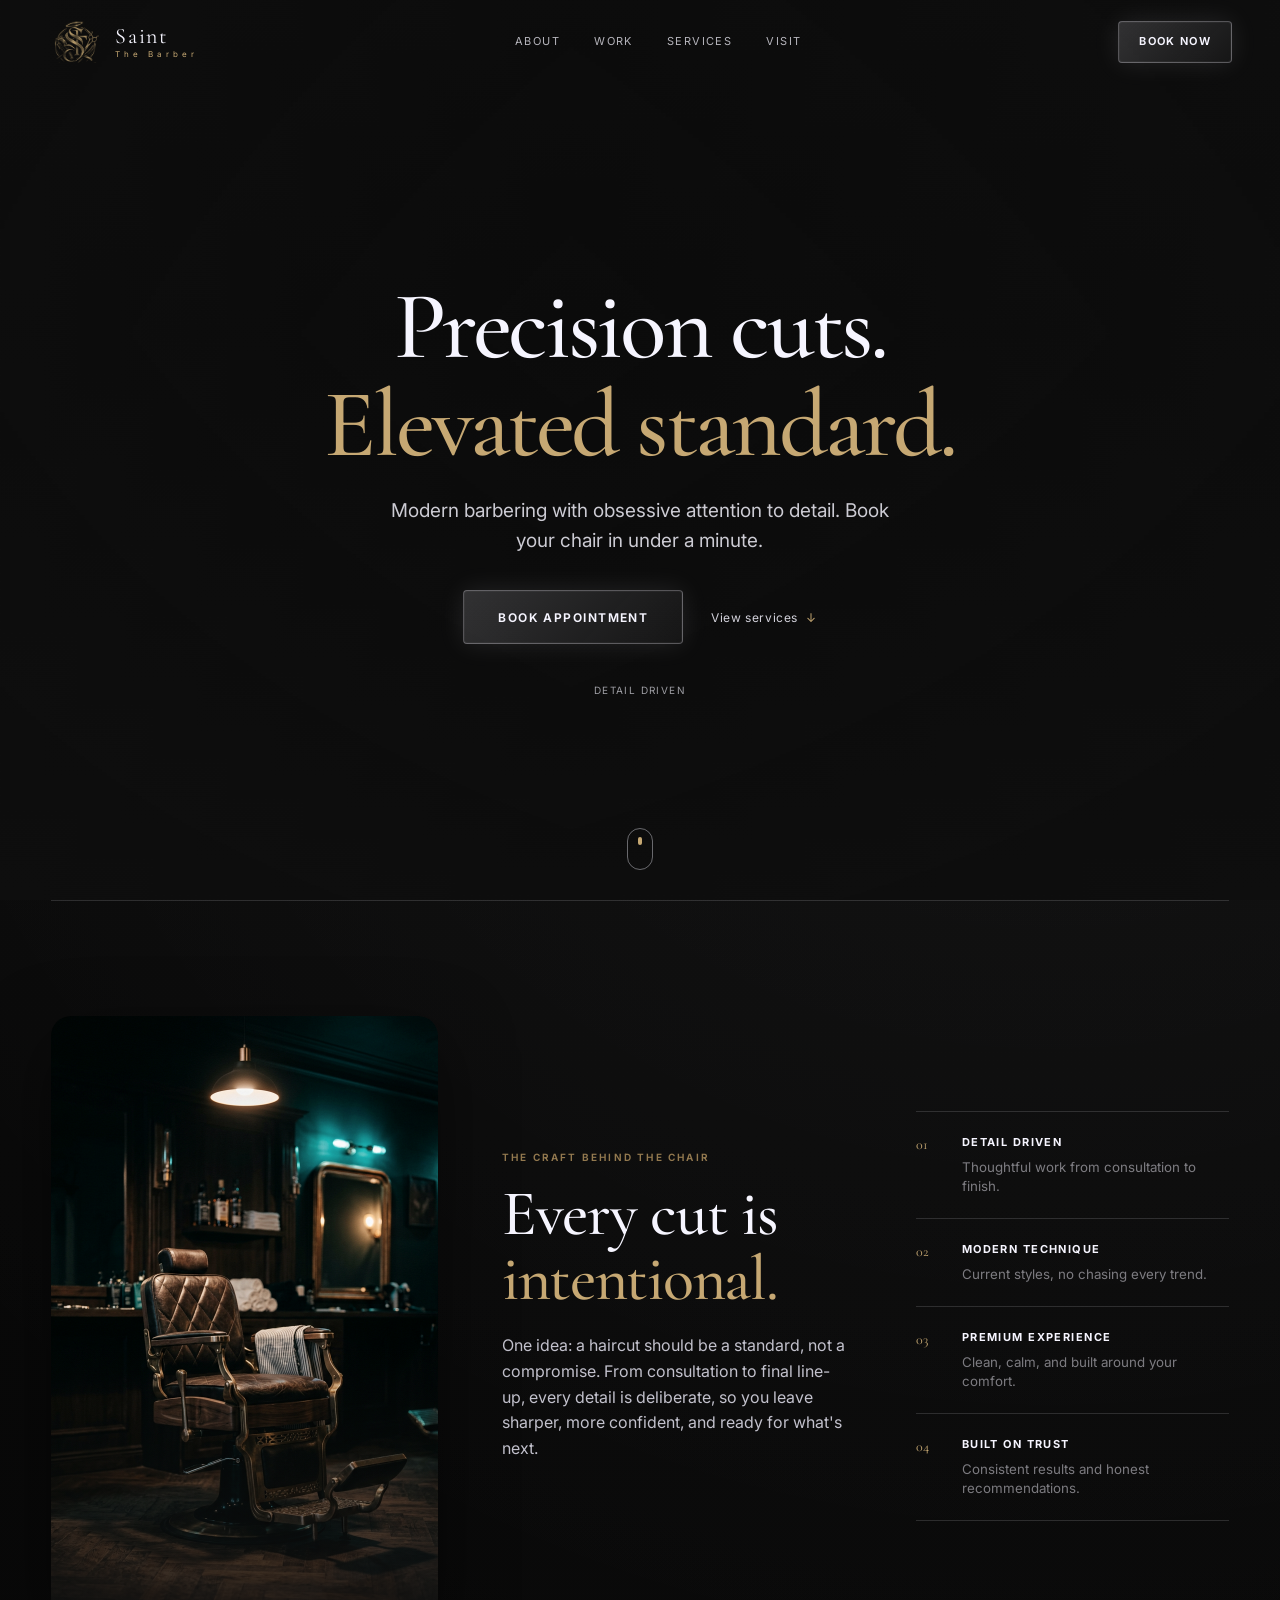
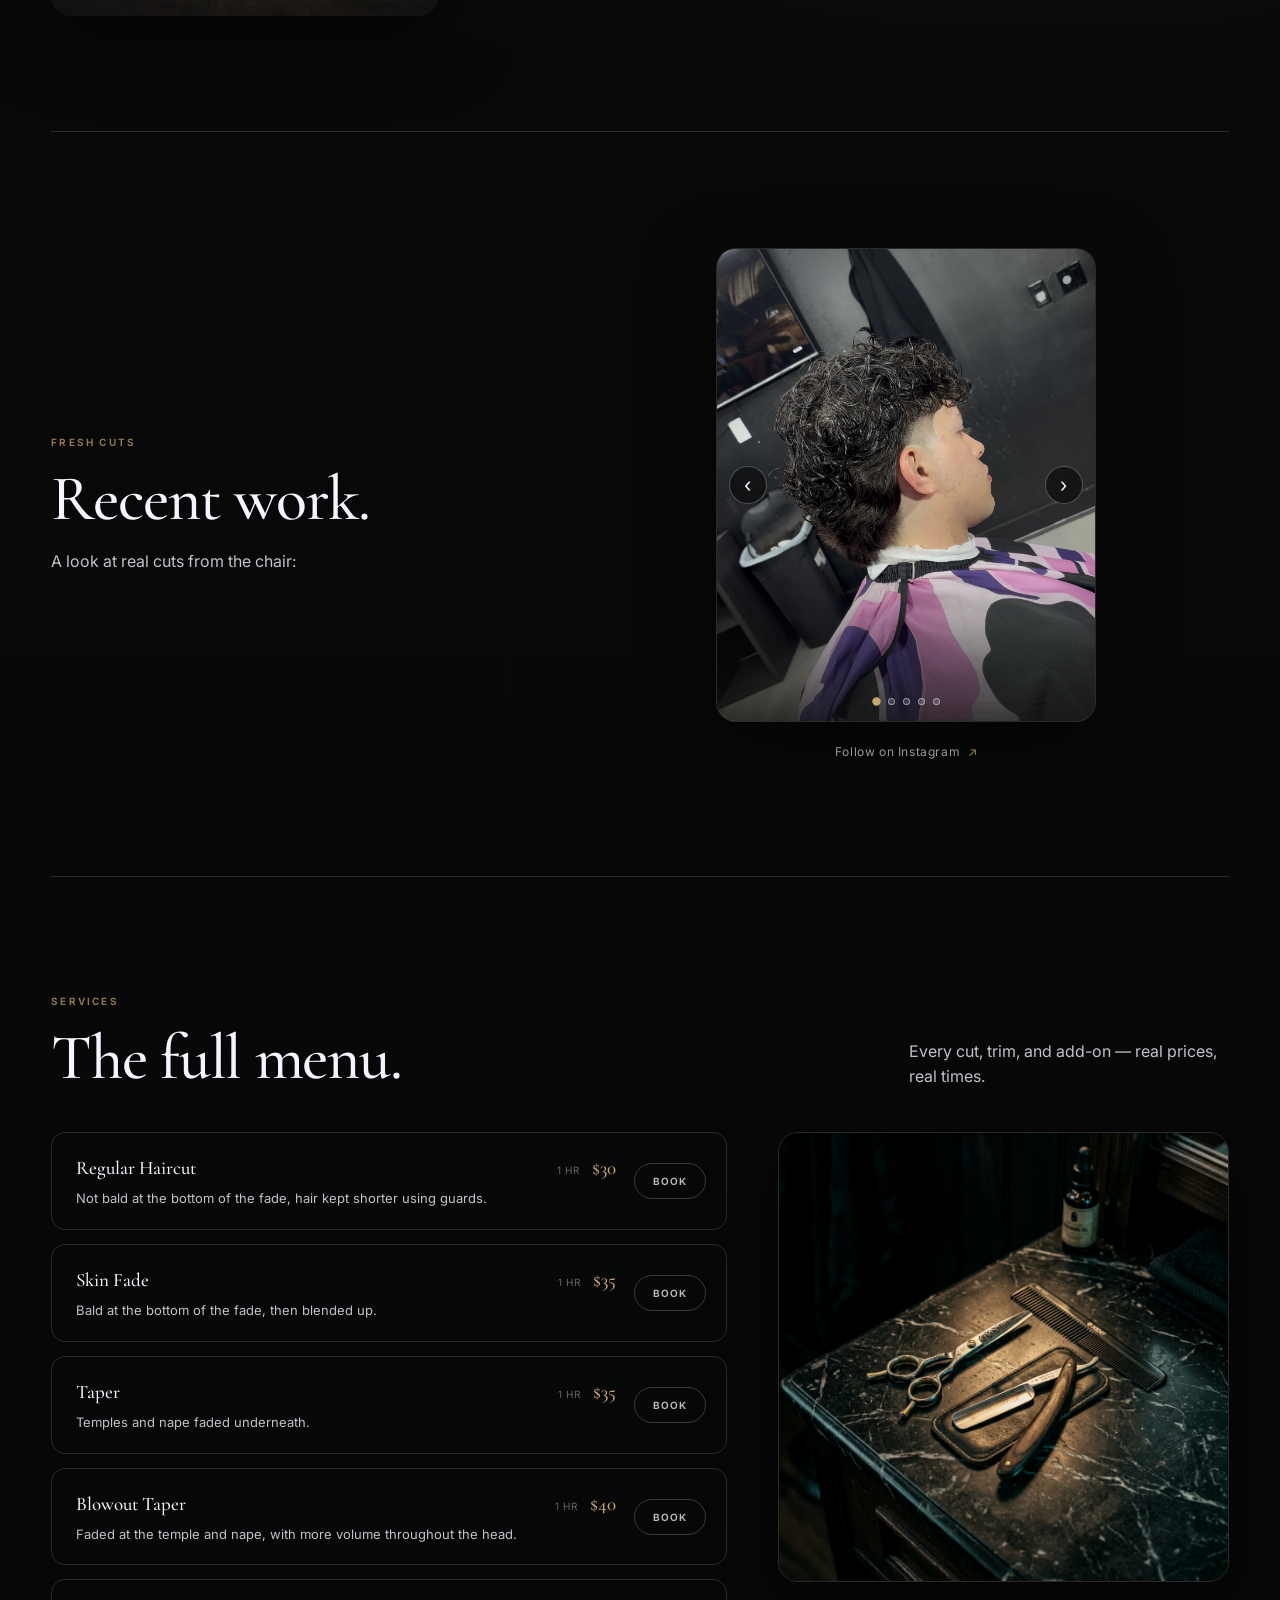
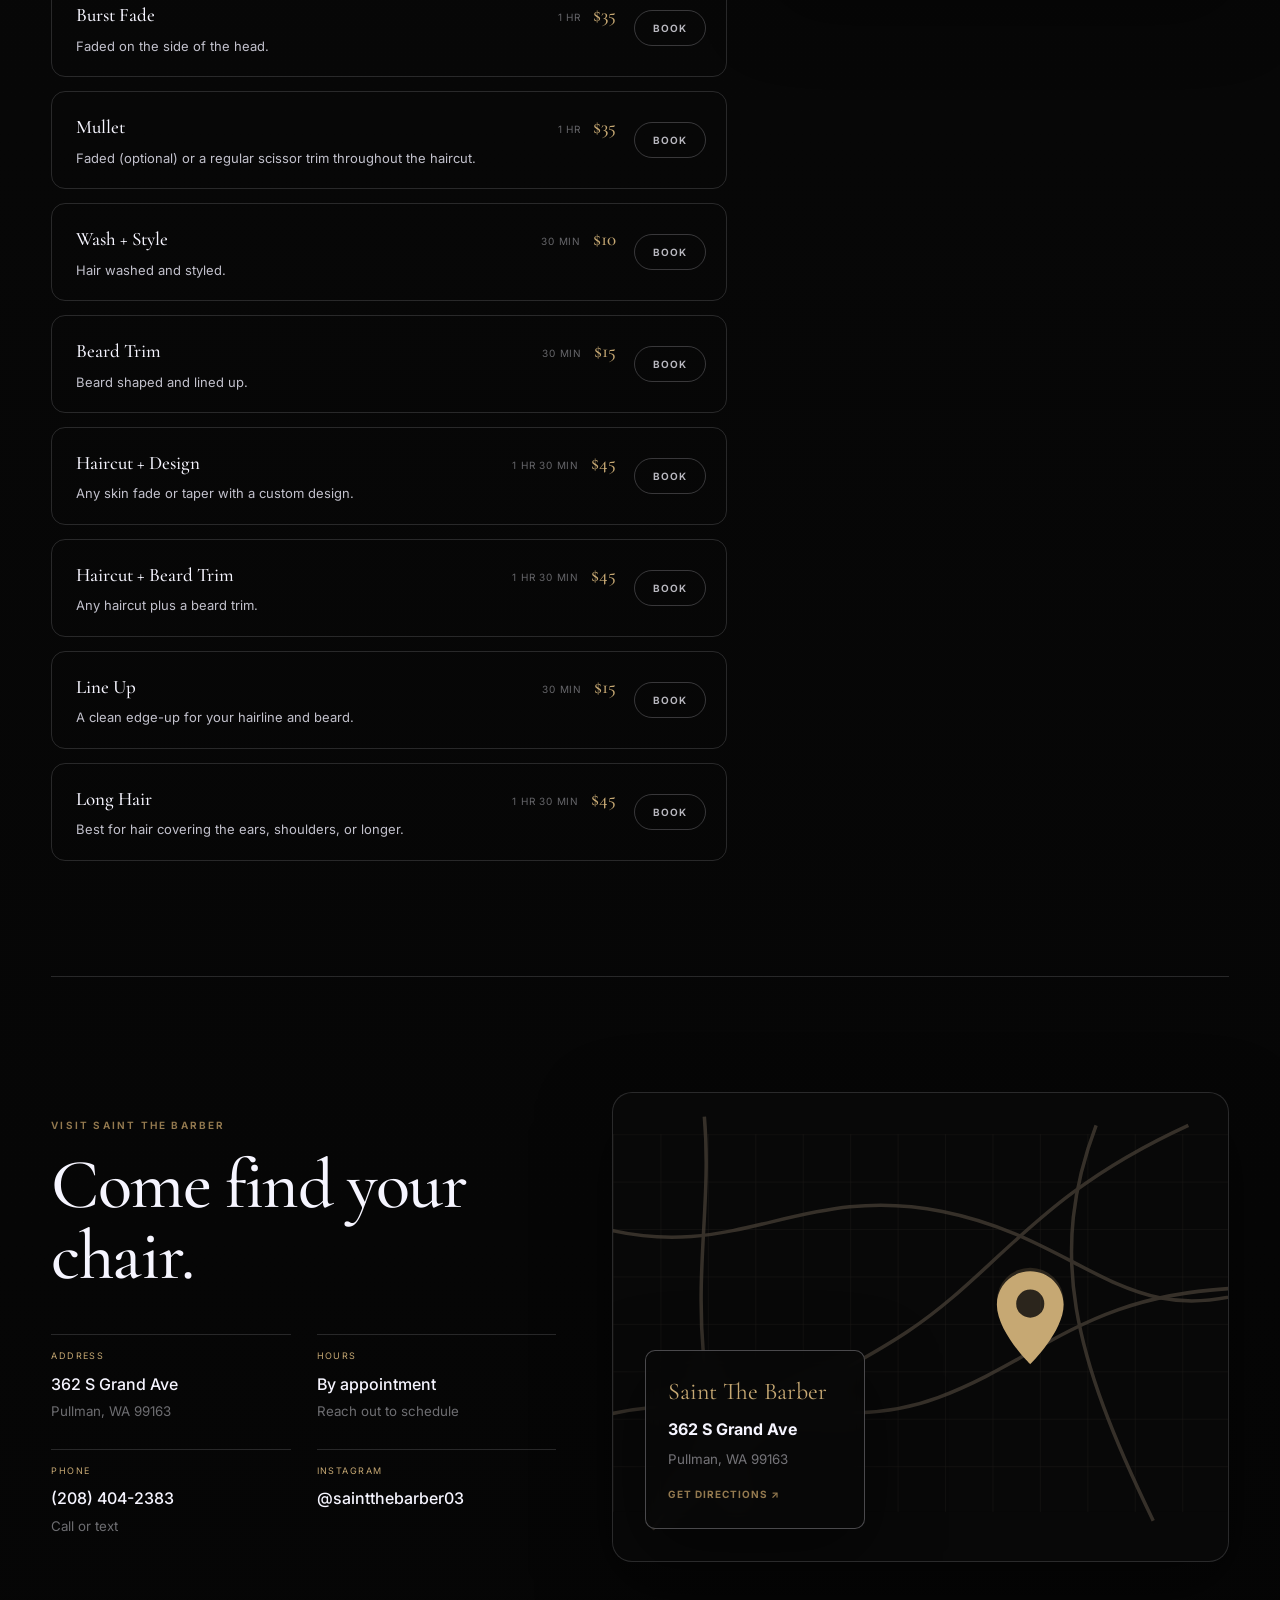
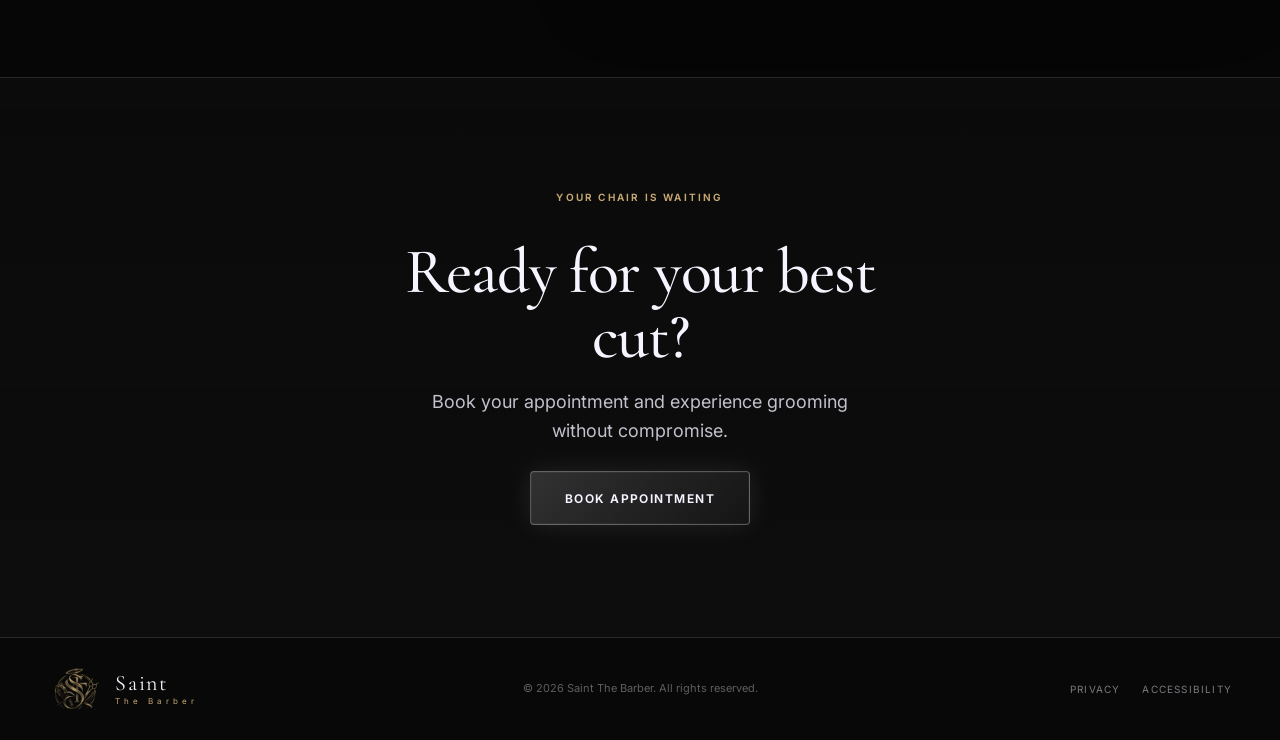
==== index.html @ fa3278bf "Darken base black further Co-Authored-By: Claude Sonnet 5 <noreply@anthropic.com>" ====
<!doctype html>
<html lang="en">
<head>
<meta charset="utf-8">
<meta name="viewport" content="width=device-width, initial-scale=1, viewport-fit=cover">
<meta name="theme-color" content="#050d11">
<meta name="description" content="Saint The Barber offers elevated grooming and precision barbering. Book your appointment today.">
<title>Saint The Barber: Precision Barbering</title>
<link rel="icon" type="image/png" sizes="32x32" href="assets/images/favicon-32.png">
<link rel="icon" type="image/png" sizes="512x512" href="assets/images/favicon-512.png">
<link rel="apple-touch-icon" href="assets/images/favicon-512.png">
<link rel="preconnect" href="https://fonts.googleapis.com">
<link rel="preconnect" href="https://fonts.gstatic.com" crossorigin>
<link href="https://fonts.googleapis.com/css2?family=Inter:wght@400;500;600;700&family=Cormorant+Garamond:ital,wght@0,400;0,500;0,600;1,500&display=swap" rel="stylesheet">
<link rel="stylesheet" href="css/styles.css">
</head>
<body>
<a class="skip-link" href="#main">Skip to content</a>

<!--
  ====================================================================
  EDIT BEFORE LAUNCH: search for [ ] placeholders:
  address, hours, phone, Instagram handle, booking link (all in the
  "Visit" and "Booking" sections below).
  ====================================================================
-->

<header class="site-header" id="top">
  <a class="brand" href="#top" aria-label="Saint The Barber home">
    <img class="brand-mark" src="assets/images/logo-mark.png" alt="" aria-hidden="true">
    <span class="brand-text"><span class="brand-name">Saint</span><span class="brand-sub">The Barber</span></span>
  </a>

  <button class="menu-toggle" type="button" aria-expanded="false" aria-controls="site-nav" aria-label="Open menu">
    <span></span><span></span>
  </button>

  <nav class="site-nav" id="site-nav" aria-label="Primary">
    <a href="#about">About</a>
    <a href="#work">Work</a>
    <a href="#services">Services</a>
    <a href="#visit">Visit</a>
  </nav>

  <a class="button button-small header-cta" href="#booking">Book Now</a>
</header>

<main id="main">

  <!-- ============ HERO ============ -->
  <section class="hero" id="hero" aria-labelledby="hero-title">
    <div class="hero-media tilt-media" id="hero-media" aria-hidden="true">
      <video class="hero-video" autoplay muted loop playsinline preload="auto">
        <source src="assets/video/hero-loop.mp4" type="video/mp4">
      </video>
      <div class="hero-scrim"></div>
      <div class="hero-grain"></div>
    </div>

    <div class="hero-content">
      <h1 id="hero-title">Precision cuts.<br><em>Elevated standard.</em></h1>
      <p class="hero-intro">Modern barbering with obsessive attention to detail. Book your chair in under a minute.</p>
      <div class="hero-actions">
        <a class="button button-large" href="#booking">Book Appointment</a>
        <a class="text-link text-link-light" href="#services">View services <span aria-hidden="true">&#8595;</span></a>
      </div>
      <ul class="hero-proof" aria-label="Why Saint The Barber">
        <li>Detail driven</li>
      </ul>
    </div>

    <a class="scroll-cue" href="#about" aria-label="Scroll to learn more"><span></span></a>
  </section>

  <!-- ============ ABOUT ============ -->
  <section class="section about" id="about" aria-labelledby="about-title">
    <div class="about-media reveal">
      <img src="assets/images/shop-interior.png" alt="Interior of the shop with a vintage leather barber chair under warm light" width="896" height="1200" loading="lazy">
    </div>

    <div class="about-copy reveal">
      <p class="eyebrow">The craft behind the chair</p>
      <h2 id="about-title">Every cut is <em>intentional.</em></h2>
      <p>One idea: a haircut should be a standard, not a compromise. From consultation to final line-up, every detail is deliberate, so you leave sharper, more confident, and ready for what's next.</p>
    </div>

    <ul class="value-list reveal" aria-label="What sets Saint The Barber apart">
      <li><span>01</span><div><strong>Detail driven</strong><small>Thoughtful work from consultation to finish.</small></div></li>
      <li><span>02</span><div><strong>Modern technique</strong><small>Current styles, no chasing every trend.</small></div></li>
      <li><span>03</span><div><strong>Premium experience</strong><small>Clean, calm, and built around your comfort.</small></div></li>
      <li><span>04</span><div><strong>Built on trust</strong><small>Consistent results and honest recommendations.</small></div></li>
    </ul>
  </section>

  <!-- ============ RECENT WORK ============ -->
  <section class="section work" id="work" aria-labelledby="work-title">
    <div class="work-copy reveal">
      <p class="eyebrow">Fresh cuts</p>
      <h2 id="work-title">Recent work.</h2>
      <p>A look at real cuts from the chair:</p>
    </div>

    <div class="work-media reveal">
      <div class="work-carousel" id="work-carousel" tabindex="0" aria-roledescription="carousel" aria-label="Recent haircuts">
        <div class="carousel-viewport">
          <div class="carousel-track" id="carousel-track">
            <div class="carousel-slide" data-type="image">
              <img src="assets/gallery/work-photo-2.jpg" alt="Curly taper fade haircut, side profile" loading="lazy">
            </div>
            <div class="carousel-slide" data-type="video">
              <video muted playsinline preload="metadata" poster="assets/gallery/work-video-1-poster.jpg" aria-label="Haircut result, video">
                <source src="assets/gallery/work-video-1.mp4" type="video/mp4">
              </video>
            </div>
            <div class="carousel-slide" data-type="image">
              <img src="assets/gallery/work-photo-1.jpg" alt="Low fade haircut, side profile" loading="lazy">
            </div>
            <div class="carousel-slide" data-type="image">
              <img src="assets/gallery/work-photo-3.jpg" alt="Buzz fade haircut, side profile" loading="lazy">
            </div>
            <div class="carousel-slide" data-type="image">
              <img src="assets/gallery/work-photo-4.jpg" alt="Textured crop fade haircut, side profile" loading="lazy">
            </div>
          </div>
          <div class="carousel-scrim" aria-hidden="true"></div>
        </div>

        <button class="carousel-arrow carousel-prev" type="button" aria-label="Previous slide">&#8249;</button>
        <button class="carousel-arrow carousel-next" type="button" aria-label="Next slide">&#8250;</button>

        <div class="carousel-dots" role="tablist" aria-label="Choose slide">
          <button class="carousel-dot active" role="tab" aria-selected="true" aria-label="Slide 1" data-index="0"></button>
          <button class="carousel-dot" role="tab" aria-selected="false" aria-label="Slide 2" data-index="1"></button>
          <button class="carousel-dot" role="tab" aria-selected="false" aria-label="Slide 3" data-index="2"></button>
          <button class="carousel-dot" role="tab" aria-selected="false" aria-label="Slide 4" data-index="3"></button>
          <button class="carousel-dot" role="tab" aria-selected="false" aria-label="Slide 5" data-index="4"></button>
        </div>
      </div>

      <a class="text-link work-instagram-link" href="https://instagram.com/saintthebarber03" target="_blank" rel="noopener">Follow on Instagram <span aria-hidden="true">&#8599;</span></a>
    </div>
  </section>

  <!-- ============ SERVICES ============ -->
  <section class="section services" id="services" aria-labelledby="services-title">
    <div class="section-heading reveal">
      <div>
        <p class="eyebrow">Services</p>
        <h2 id="services-title">The full menu.</h2>
      </div>
      <p>Every cut, trim, and add-on — real prices, real times.</p>
    </div>

    <div class="services-layout">
      <ul class="service-list reveal">
        <li class="service-row">
          <div class="service-row-body">
            <div class="service-row-heading">
              <strong>Regular Haircut</strong>
              <span class="service-row-meta">
                <span class="service-row-time">1 hr</span>
                <b class="service-row-price">$30</b>
              </span>
            </div>
            <p class="service-row-desc">Not bald at the bottom of the fade, hair kept shorter using guards.</p>
          </div>
          <a class="service-row-book" href="#booking" aria-label="Book Regular Haircut">Book</a>
        </li>
        <li class="service-row">
          <div class="service-row-body">
            <div class="service-row-heading">
              <strong>Skin Fade</strong>
              <span class="service-row-meta">
                <span class="service-row-time">1 hr</span>
                <b class="service-row-price">$35</b>
              </span>
            </div>
            <p class="service-row-desc">Bald at the bottom of the fade, then blended up.</p>
          </div>
          <a class="service-row-book" href="#booking" aria-label="Book Skin Fade">Book</a>
        </li>
        <li class="service-row">
          <div class="service-row-body">
            <div class="service-row-heading">
              <strong>Taper</strong>
              <span class="service-row-meta">
                <span class="service-row-time">1 hr</span>
                <b class="service-row-price">$35</b>
              </span>
            </div>
            <p class="service-row-desc">Temples and nape faded underneath.</p>
          </div>
          <a class="service-row-book" href="#booking" aria-label="Book Taper">Book</a>
        </li>
        <li class="service-row">
          <div class="service-row-body">
            <div class="service-row-heading">
              <strong>Blowout Taper</strong>
              <span class="service-row-meta">
                <span class="service-row-time">1 hr</span>
                <b class="service-row-price">$40</b>
              </span>
            </div>
            <p class="service-row-desc">Faded at the temple and nape, with more volume throughout the head.</p>
          </div>
          <a class="service-row-book" href="#booking" aria-label="Book Blowout Taper">Book</a>
        </li>
        <li class="service-row">
          <div class="service-row-body">
            <div class="service-row-heading">
              <strong>Burst Fade</strong>
              <span class="service-row-meta">
                <span class="service-row-time">1 hr</span>
                <b class="service-row-price">$35</b>
              </span>
            </div>
            <p class="service-row-desc">Faded on the side of the head.</p>
          </div>
          <a class="service-row-book" href="#booking" aria-label="Book Burst Fade">Book</a>
        </li>
        <li class="service-row">
          <div class="service-row-body">
            <div class="service-row-heading">
              <strong>Mullet</strong>
              <span class="service-row-meta">
                <span class="service-row-time">1 hr</span>
                <b class="service-row-price">$35</b>
              </span>
            </div>
            <p class="service-row-desc">Faded (optional) or a regular scissor trim throughout the haircut.</p>
          </div>
          <a class="service-row-book" href="#booking" aria-label="Book Mullet">Book</a>
        </li>
        <li class="service-row">
          <div class="service-row-body">
            <div class="service-row-heading">
              <strong>Wash + Style</strong>
              <span class="service-row-meta">
                <span class="service-row-time">30 min</span>
                <b class="service-row-price">$10</b>
              </span>
            </div>
            <p class="service-row-desc">Hair washed and styled.</p>
          </div>
          <a class="service-row-book" href="#booking" aria-label="Book Wash + Style">Book</a>
        </li>
        <li class="service-row">
          <div class="service-row-body">
            <div class="service-row-heading">
              <strong>Beard Trim</strong>
              <span class="service-row-meta">
                <span class="service-row-time">30 min</span>
                <b class="service-row-price">$15</b>
              </span>
            </div>
            <p class="service-row-desc">Beard shaped and lined up.</p>
          </div>
          <a class="service-row-book" href="#booking" aria-label="Book Beard Trim">Book</a>
        </li>
        <li class="service-row">
          <div class="service-row-body">
            <div class="service-row-heading">
              <strong>Haircut + Design</strong>
              <span class="service-row-meta">
                <span class="service-row-time">1 hr 30 min</span>
                <b class="service-row-price">$45</b>
              </span>
            </div>
            <p class="service-row-desc">Any skin fade or taper with a custom design.</p>
          </div>
          <a class="service-row-book" href="#booking" aria-label="Book Haircut + Design">Book</a>
        </li>
        <li class="service-row">
          <div class="service-row-body">
            <div class="service-row-heading">
              <strong>Haircut + Beard Trim</strong>
              <span class="service-row-meta">
                <span class="service-row-time">1 hr 30 min</span>
                <b class="service-row-price">$45</b>
              </span>
            </div>
            <p class="service-row-desc">Any haircut plus a beard trim.</p>
          </div>
          <a class="service-row-book" href="#booking" aria-label="Book Haircut + Beard Trim">Book</a>
        </li>
        <li class="service-row">
          <div class="service-row-body">
            <div class="service-row-heading">
              <strong>Line Up</strong>
              <span class="service-row-meta">
                <span class="service-row-time">30 min</span>
                <b class="service-row-price">$15</b>
              </span>
            </div>
            <p class="service-row-desc">A clean edge-up for your hairline and beard.</p>
          </div>
          <a class="service-row-book" href="#booking" aria-label="Book Line Up">Book</a>
        </li>
        <li class="service-row">
          <div class="service-row-body">
            <div class="service-row-heading">
              <strong>Long Hair</strong>
              <span class="service-row-meta">
                <span class="service-row-time">1 hr 30 min</span>
                <b class="service-row-price">$45</b>
              </span>
            </div>
            <p class="service-row-desc">Best for hair covering the ears, shoulders, or longer.</p>
          </div>
          <a class="service-row-book" href="#booking" aria-label="Book Long Hair">Book</a>
        </li>
      </ul>

      <div class="service-media reveal">
        <img src="assets/images/tools-macro.png" alt="Barber tools laid out on a marble counter" width="1024" height="1024" loading="lazy">
      </div>
    </div>
  </section>

  <!-- ============ VISIT ============ -->
  <section class="section visit" id="visit" aria-labelledby="visit-title">
    <div class="visit-copy reveal">
      <p class="eyebrow">Visit Saint The Barber</p>
      <h2 id="visit-title">Come find your chair.</h2>
      <div class="visit-grid">
        <div><span>Address</span><strong>362 S Grand Ave</strong><small>Pullman, WA 99163</small></div>
        <div><span>Hours</span><strong>By appointment</strong><small>Reach out to schedule</small></div>
        <div><span>Phone</span><strong><a href="tel:+12084042383">(208) 404-2383</a></strong><small>Call or text</small></div>
        <div><span>Instagram</span><strong><a href="https://instagram.com/saintthebarber03" target="_blank" rel="noopener">@saintthebarber03</a></strong></div>
      </div>
    </div>

    <a class="map-card reveal" href="https://www.google.com/maps/dir/?api=1&destination=362+S+Grand+Ave%2C+Pullman%2C+WA+99163" target="_blank" rel="noopener" aria-label="Get directions to Saint The Barber on Google Maps">
      <svg viewBox="0 0 700 430" aria-hidden="true">
        <defs>
          <pattern id="mapGrid" width="54" height="54" patternUnits="userSpaceOnUse">
            <path d="M54 0H0V54" fill="none" stroke="#282420" stroke-width="1"/>
          </pattern>
        </defs>
        <rect width="700" height="430" fill="#080808"/>
        <rect width="700" height="430" fill="url(#mapGrid)" opacity=".65"/>
        <g fill="none" stroke="#4a4238" stroke-width="4" opacity=".7">
          <path d="M-20 105C140 150 210 55 375 88s210 144 370 85"/>
          <path d="M45 450C150 305 230 295 335 225S480 70 655-10"/>
          <path d="M-10 320C145 285 250 345 370 300s170-120 350-125"/>
          <path d="M104-20c12 140-35 240 40 450"/>
          <path d="M550-10c-55 145-27 260 65 450"/>
        </g>
        <g transform="translate(475 190)">
          <circle r="38" fill="#C6A873" opacity=".18"/>
          <path d="M0-34c-21 0-38 17-38 38 0 31 38 68 38 68S38 35 38 4C38-17 21-34 0-34zm0 53A16 16 0 1 1 0-13a16 16 0 0 1 0 32z" fill="#C6A873"/>
        </g>
      </svg>
      <div class="map-label">
        <span>Saint The Barber</span>
        <strong>362 S Grand Ave</strong>
        <small>Pullman, WA 99163</small>
        <b>Get directions &#8599;</b>
      </div>
    </a>
  </section>

  <!-- ============ BOOKING CTA ============ -->
  <section class="section booking" id="booking" aria-labelledby="booking-title">
    <div class="booking-media tilt-media" id="booking-media" aria-hidden="true">
      <video autoplay muted loop playsinline preload="auto">
        <source src="assets/video/cta-loop.mp4" type="video/mp4">
      </video>
      <div class="booking-scrim"></div>
    </div>
    <div class="booking-copy">
      <p class="eyebrow eyebrow-light">Your chair is waiting</p>
      <h2 id="booking-title">Ready for your best cut?</h2>
      <p>Book your appointment and experience grooming without compromise.</p>
      <a class="button button-large" href="https://booksy.com/en-us/957963_saintthebarber_barber-shop_39515_pullman#ba_s=sr_1" target="_blank" rel="noopener">Book Appointment</a>
    </div>
  </section>

</main>

<footer class="site-footer">
  <a class="brand footer-brand" href="#top" aria-label="Back to top">
    <img class="brand-mark" src="assets/images/logo-mark.png" alt="" aria-hidden="true">
    <span class="brand-text"><span class="brand-name">Saint</span><span class="brand-sub">The Barber</span></span>
  </a>
  <p>&copy; <span id="year"></span> Saint The Barber. All rights reserved.</p>
  <nav aria-label="Legal">
    <a href="privacy.html">Privacy</a>
    <a href="accessibility.html">Accessibility</a>
  </nav>
</footer>

<script src="js/main.js" defer></script>
<script src="js/tilt.js" defer></script>
<script src="js/carousel.js" defer></script>
</body>
</html>
---- css/styles.css ----
/* ==========================================================================
   Saint The Barber: design tokens
   ========================================================================== */
:root {
  --ink: #0a0a0a;
  --ink-2: #0d0d0d;
  --panel: #101010;
  --panel-2: #141414;
  --ivory: #F6F5FF;
  --ivory-muted: #c2c1cc;
  --accent: #C6A873;
  --accent-rgb: 198, 168, 115;
  --muted-accent: #93794f;
  --line: rgba(246, 245, 255, .14);
  --line-strong: rgba(246, 245, 255, .28);
  --shadow: 0 24px 70px rgba(0, 0, 0, .5);
  --serif: 'Cormorant Garamond', Georgia, 'Times New Roman', serif;
  --sans: Inter, ui-sans-serif, system-ui, -apple-system, 'Segoe UI', sans-serif;
  --radius: 20px;
  --content: min(1200px, 92vw);
  --ease: cubic-bezier(.2, .7, .2, 1);
}

* { box-sizing: border-box; }
html { scroll-behavior: smooth; background: var(--ink); }
body {
  margin: 0;
  color: var(--ivory);
  background: radial-gradient(circle at 82% 6%, rgba(246, 245, 255, .05), transparent 28%), linear-gradient(180deg, #0a0a0a 0%, #050505 100%);
  font-family: var(--sans);
  font-size: 16px;
  line-height: 1.6;
  overflow-x: hidden;
}
img { display: block; max-width: 100%; }
a { color: inherit; text-decoration: none; }
button { color: inherit; font: inherit; background: none; }
h1, h2, h3 { font-family: var(--serif); font-weight: 500; line-height: 1.02; margin: 0; }
p { margin: 0; }
::selection { background: var(--accent); color: var(--ink); }

.skip-link {
  position: fixed; left: 16px; top: -60px; z-index: 999;
  background: var(--ivory); color: var(--ink); padding: 10px 16px; border-radius: 6px;
  transition: top .2s var(--ease);
}
.skip-link:focus { top: 16px; }

/* ==========================================================================
   Header
   ========================================================================== */
.site-header {
  position: fixed; inset: 0 0 auto 0; height: 84px; z-index: 100;
  padding: 0 clamp(20px, 4vw, 48px);
  display: grid; grid-template-columns: auto 1fr auto; align-items: center; gap: 28px;
  border-bottom: 1px solid transparent;
  transition: background .3s var(--ease), border-color .3s var(--ease), height .3s var(--ease), backdrop-filter .3s var(--ease);
}
.site-header.scrolled {
  height: 68px; background: rgba(8, 8, 8, .88); border-color: var(--line);
  backdrop-filter: blur(16px); -webkit-backdrop-filter: blur(16px);
}
.brand { display: flex; align-items: center; gap: 10px; line-height: 1; }
.brand-mark { height: 42px; width: auto; display: block; }
.brand-text { display: flex; flex-direction: column; }
.brand-name { font-family: var(--serif); font-size: 22px; letter-spacing: .08em; }
.brand-sub { font-size: 8px; letter-spacing: .5em; color: var(--accent); margin-top: 3px; }

.site-nav { justify-self: center; display: flex; gap: 34px; }
.site-nav a {
  position: relative; color: rgba(246, 245, 255, .72); font-size: 11px;
  letter-spacing: .13em; text-transform: uppercase; padding: 10px 0;
}
.site-nav a::after {
  content: ''; position: absolute; left: 0; right: 100%; bottom: 0; height: 1px;
  background: var(--accent); transition: right .3s var(--ease);
}
.site-nav a:hover { color: var(--ivory); }
.site-nav a:hover::after { right: 0; }
.menu-toggle { display: none; }

/* ==========================================================================
   Buttons / links
   ========================================================================== */
.button {
  min-height: 48px; padding: 0 26px; display: inline-flex; align-items: center; justify-content: center;
  border: 1px solid var(--line-strong); border-radius: 4px;
  background: linear-gradient(135deg, rgba(246, 245, 255, .16), rgba(246, 245, 255, .04));
  box-shadow: inset 0 0 0 1px rgba(255, 255, 255, .04), 0 0 26px rgba(246, 245, 255, .1);
  color: var(--ivory); font-size: 11px; font-weight: 650; letter-spacing: .12em; text-transform: uppercase;
  transition: transform .25s var(--ease), border-color .25s var(--ease), background .25s var(--ease), box-shadow .25s var(--ease);
}
.button:hover, .button:focus-visible {
  transform: translateY(-2px); border-color: rgba(var(--accent-rgb), .85);
  background: linear-gradient(135deg, rgba(246, 245, 255, .26), rgba(246, 245, 255, .1));
  box-shadow: 0 14px 30px rgba(0, 0, 0, .35), 0 0 30px rgba(var(--accent-rgb), .18);
}
.button-small { min-height: 42px; padding-inline: 20px; }
.button-large { min-height: 54px; padding-inline: 34px; font-size: 12px; }

.text-link { color: var(--ivory-muted); font-size: 12px; letter-spacing: .05em; display: inline-flex; align-items: center; gap: 8px; }
.text-link-light { color: rgba(246, 245, 255, .85); }
.text-link span { color: var(--accent); transition: transform .2s var(--ease); }
.text-link:hover span { transform: translateY(3px); }

/* ==========================================================================
   Layout helpers
   ========================================================================== */
.section { width: var(--content); margin-inline: auto; border-top: 1px solid var(--line); padding: clamp(70px, 9vw, 116px) 0; }
.eyebrow { margin: 0 0 16px; color: var(--muted-accent); font-size: 10px; font-weight: 650; letter-spacing: .22em; text-transform: uppercase; }
.eyebrow-light { color: var(--accent); }
h2 { font-size: clamp(40px, 5vw, 68px); letter-spacing: -.02em; }
h2 em, h1 em { color: var(--accent); font-style: normal; }

/* ==========================================================================
   Hero
   ========================================================================== */
.hero {
  position: relative; min-height: 100svh; width: 100%; overflow: hidden;
  display: flex; align-items: center; justify-content: center; text-align: center;
  perspective: 1600px;
}
.hero-media { position: absolute; inset: 0; z-index: 0; }
.hero-video { width: 100%; height: 100%; object-fit: cover; object-position: center 40%; background: var(--ink); }
.hero-scrim {
  position: absolute; inset: 0; z-index: 1;
  background:
    linear-gradient(180deg, rgba(15, 15, 15, .55) 0%, rgba(15, 15, 15, .35) 38%, rgba(15, 15, 15, .78) 100%),
    linear-gradient(90deg, rgba(15, 15, 15, .55), transparent 45%, rgba(15, 15, 15, .55));
}
.hero-grain {
  position: absolute; inset: 0; z-index: 2; opacity: .22; mix-blend-mode: soft-light; pointer-events: none;
  background-image: url("data:image/svg+xml,%3Csvg viewBox='0 0 180 180' xmlns='http://www.w3.org/2000/svg'%3E%3Cfilter id='n'%3E%3CfeTurbulence type='fractalNoise' baseFrequency='.9' numOctaves='4' stitchTiles='stitch'/%3E%3C/filter%3E%3Crect width='100%25' height='100%25' filter='url(%23n)' opacity='.09'/%3E%3C/svg%3E");
}
.tilt-media {
  transform-style: preserve-3d;
  transform: scale(1.08) rotateX(var(--tilt-rx, 0deg)) rotateY(var(--tilt-ry, 0deg));
  transition: transform .5s cubic-bezier(.2, .7, .2, 1);
  will-change: transform;
}

.hero-content { position: relative; z-index: 2; max-width: 760px; padding: 140px 24px 64px; }
.hero h1 { font-size: clamp(48px, 8vw, 96px); letter-spacing: -.03em; margin-bottom: 22px; }
.hero-intro { max-width: 520px; margin: 0 auto; color: rgba(246, 245, 255, .82); font-size: clamp(16px, 1.6vw, 19px); }
.hero-actions { display: flex; align-items: center; justify-content: center; gap: 28px; margin: 34px 0 38px; flex-wrap: wrap; }
.hero-proof { list-style: none; margin: 0; padding: 0; display: flex; justify-content: center; flex-wrap: wrap; gap: 8px 0; }
.hero-proof li { color: rgba(246, 245, 255, .62); font-size: 10px; letter-spacing: .14em; text-transform: uppercase; }
.hero-proof li:not(:last-child)::after { content: '\00b7'; color: var(--accent); margin: 0 16px; }

.scroll-cue {
  position: absolute; z-index: 2; bottom: 30px; left: 50%; transform: translateX(-50%);
  width: 26px; height: 42px; border: 1px solid rgba(246, 245, 255, .4); border-radius: 20px;
}
.scroll-cue span { position: absolute; top: 8px; left: 50%; width: 4px; height: 8px; margin-left: -2px; border-radius: 4px; background: var(--accent); animation: scrollCue 1.8s ease-in-out infinite; }
@keyframes scrollCue { 0% { opacity: 1; transform: translateY(0); } 70% { opacity: 0; transform: translateY(14px); } 100% { opacity: 0; } }

@media (prefers-reduced-motion: reduce) {
  .scroll-cue span { animation: none; }
}

/* ==========================================================================
   About
   ========================================================================== */
.about {
  display: grid; grid-template-columns: 1.05fr .95fr .85fr; align-items: center; gap: clamp(32px, 5vw, 72px);
}
.about-media { height: 600px; border-radius: var(--radius); overflow: hidden; box-shadow: var(--shadow); position: relative; }
.about-media::after { content: ''; position: absolute; inset: 0; z-index: 1; background: linear-gradient(180deg, transparent 55%, rgba(15, 15, 15, .85)); }
.about-media img { width: 100%; height: 100%; object-fit: cover; object-position: 50% 30%; filter: saturate(.78) contrast(1.05); transition: transform .9s var(--ease); }
.about-media:hover img { transform: scale(1.04); }
.about-copy p:not(.eyebrow) { color: var(--ivory-muted); max-width: 420px; margin: 22px 0; }

.value-list { list-style: none; margin: 0; padding: 0; }
.value-list li { display: grid; grid-template-columns: 30px 1fr; gap: 16px; padding: 22px 0; border-bottom: 1px solid var(--line); }
.value-list li:first-child { border-top: 1px solid var(--line); }
.value-list li > span { color: var(--accent); font-family: var(--serif); font-size: 14px; }
.value-list strong { display: block; font-size: 11px; letter-spacing: .13em; text-transform: uppercase; }
.value-list small { display: block; color: rgba(246, 245, 255, .48); margin-top: 6px; line-height: 1.45; }

/* ==========================================================================
   Services
   ========================================================================== */
.section-heading { display: flex; justify-content: space-between; align-items: end; gap: 24px; margin-bottom: 42px; flex-wrap: wrap; }
.section-heading h2 { margin-bottom: 0; }
.section-heading > p { max-width: 320px; color: var(--ivory-muted); }

.services-layout { display: grid; grid-template-columns: 1.2fr .8fr; gap: clamp(32px, 4vw, 64px); align-items: start; }

.service-list { list-style: none; margin: 0; padding: 0; display: flex; flex-direction: column; gap: 14px; }
.service-row {
  position: relative; display: flex; align-items: flex-start; gap: 18px;
  padding: 20px 20px 20px 24px; border: 1px solid var(--line); border-radius: 14px;
  transition: background .3s var(--ease), border-color .3s var(--ease);
}
.service-row::before {
  content: ''; position: absolute; left: 0; top: 14px; bottom: 14px; width: 3px;
  border-radius: 0 3px 3px 0;
  background: var(--accent); transform: scaleY(0); transform-origin: center;
  transition: transform .3s var(--ease);
}
.service-row:hover { background: rgba(var(--accent-rgb), .05); border-color: rgba(var(--accent-rgb), .4); }
.service-row:hover::before { transform: scaleY(1); }

.service-row-body { flex: 1; min-width: 0; }
.service-row-heading { display: flex; align-items: baseline; justify-content: space-between; gap: 16px; }
.service-row-heading strong { font-family: var(--serif); font-size: 19px; font-weight: 500; }
.service-row-meta { display: flex; align-items: baseline; gap: 12px; flex-shrink: 0; }
.service-row-price { font-family: var(--serif); font-weight: 500; font-size: 19px; color: var(--accent); white-space: nowrap; }
.service-row-desc { display: block; color: var(--ivory-muted); font-size: 13px; line-height: 1.5; margin-top: 6px; }
.service-row-time { color: rgba(246, 245, 255, .4); font-size: 10px; letter-spacing: .08em; text-transform: uppercase; white-space: nowrap; }

.service-row-book {
  align-self: center; flex-shrink: 0;
  border: 1px solid var(--line-strong); border-radius: 999px; padding: 9px 18px;
  font-size: 10px; font-weight: 650; letter-spacing: .1em; text-transform: uppercase; white-space: nowrap;
  opacity: .75; transition: opacity .25s var(--ease), border-color .25s var(--ease), background .25s var(--ease), color .25s var(--ease);
}
.service-row:hover .service-row-book { opacity: 1; }
.service-row-book:hover, .service-row-book:focus-visible {
  opacity: 1; color: var(--accent); border-color: var(--accent); background: rgba(var(--accent-rgb), .1);
}

.service-media { position: sticky; top: 100px; border-radius: var(--radius); overflow: hidden; box-shadow: var(--shadow); border: 1px solid var(--line); }
.service-media img { width: 100%; height: 100%; object-fit: cover; filter: saturate(.75) contrast(1.05); }

/* ==========================================================================
   Recent work (photo/video carousel)
   ========================================================================== */
.work { display: grid; grid-template-columns: .85fr 1.15fr; gap: 56px; align-items: center; }
.work-copy p:not(.eyebrow) { color: var(--ivory-muted); max-width: 380px; margin: 18px 0 0; }

.work-media { display: flex; flex-direction: column; align-items: center; gap: 20px; }
.work-instagram-link { margin: 0 auto; }

.work-carousel {
  position: relative; width: 100%; max-width: 380px; margin-inline: auto;
  border-radius: var(--radius); overflow: hidden; box-shadow: var(--shadow);
  border: 1px solid var(--line); background: #080808;
}
.work-carousel:focus-visible { outline: 2px solid var(--ivory); outline-offset: 4px; }

.carousel-viewport { position: relative; aspect-ratio: 4 / 5; overflow: hidden; }
.carousel-track { display: flex; height: 100%; transition: transform .55s cubic-bezier(.2, .7, .2, 1); will-change: transform; }
.carousel-slide { flex: 0 0 100%; width: 100%; height: 100%; position: relative; }
.carousel-slide img, .carousel-slide video {
  width: 100%; height: 100%; object-fit: cover; object-position: center; display: block;
  filter: saturate(.85) contrast(1.03);
  -webkit-touch-callout: none; -webkit-user-select: none; user-select: none; -webkit-user-drag: none;
}
.carousel-scrim {
  position: absolute; inset: 0; pointer-events: none;
  background: linear-gradient(180deg, rgba(15, 15, 15, .35) 0%, transparent 22%, transparent 68%, rgba(15, 15, 15, .8) 100%);
}

.carousel-arrow {
  position: absolute; top: 50%; transform: translateY(-50%); z-index: 3;
  width: 38px; height: 38px; border-radius: 50%; display: grid; place-items: center; padding: 0;
  border: 1px solid var(--line-strong); background: rgba(8, 8, 8, .65); backdrop-filter: blur(6px);
  color: var(--ivory); font-size: 20px; line-height: 1; cursor: pointer;
  transition: background .25s var(--ease), border-color .25s var(--ease);
}
.carousel-arrow:hover, .carousel-arrow:focus-visible { background: rgba(8, 8, 8, .88); border-color: rgba(var(--accent-rgb), .75); }
.carousel-prev { left: 12px; }
.carousel-next { right: 12px; }

.carousel-dots { position: absolute; z-index: 3; left: 0; right: 0; bottom: 16px; display: flex; justify-content: center; gap: 8px; }
.carousel-dot {
  width: 7px; height: 7px; border-radius: 50%; padding: 0; cursor: pointer;
  border: 1px solid rgba(246, 245, 255, .5); background: rgba(246, 245, 255, .15);
  transition: background .25s ease, border-color .25s ease, transform .25s ease;
}
.carousel-dot.active { background: var(--accent); border-color: var(--accent); transform: scale(1.2); }
.carousel-dot:hover { border-color: var(--accent); }

/* ==========================================================================
   Visit
   ========================================================================== */
.visit { display: grid; grid-template-columns: .9fr 1.1fr; gap: 56px; align-items: center; }
.visit-copy h2 { font-size: clamp(48px, 5.5vw, 76px); }
.visit-grid { display: grid; grid-template-columns: repeat(2, 1fr); gap: 26px; margin-top: 42px; }
.visit-grid div { border-top: 1px solid var(--line); padding-top: 14px; }
.visit-grid span { display: block; color: var(--accent); font-size: 9px; letter-spacing: .16em; text-transform: uppercase; }
.visit-grid strong { display: block; margin-top: 8px; font-weight: 500; }
.visit-grid strong a { border-bottom: 1px solid transparent; transition: border-color .2s var(--ease); }
.visit-grid strong a:hover, .visit-grid strong a:focus-visible { border-color: currentColor; }
.visit-grid small { display: block; color: rgba(246, 245, 255, .43); margin-top: 4px; }

.map-card { min-height: 460px; position: relative; border: 1px solid var(--line); border-radius: var(--radius); overflow: hidden; box-shadow: var(--shadow); background: #080808; display: block; }
.map-card svg { width: 100%; height: 100%; min-height: 460px; transition: transform .7s var(--ease); }
.map-card:hover svg { transform: scale(1.03); }
.map-label { position: absolute; z-index: 3; left: 32px; bottom: 32px; width: 220px; padding: 22px; background: rgba(8, 8, 8, .9); border: 1px solid var(--line-strong); backdrop-filter: blur(12px); box-shadow: var(--shadow); border-radius: 10px; }
.map-label span { display: block; color: var(--accent); font-family: var(--serif); font-size: 24px; }
.map-label strong, .map-label small { display: block; margin-top: 6px; }
.map-label small { color: rgba(246, 245, 255, .46); }
.map-label b { display: inline-block; margin-top: 16px; color: var(--muted-accent); font-size: 10px; letter-spacing: .1em; text-transform: uppercase; }

/* ==========================================================================
   Booking CTA
   ========================================================================== */
.booking { width: 100%; max-width: none; border-top: 1px solid var(--line); position: relative; min-height: 560px; display: flex; align-items: center; justify-content: center; text-align: center; overflow: hidden; padding: 100px 24px; perspective: 1600px; }
.booking-media { position: absolute; inset: 0; z-index: 0; }
.booking-media video { width: 100%; height: 100%; object-fit: cover; filter: saturate(.6) brightness(.7); background: var(--ink); }
.booking-scrim { position: absolute; inset: 0; background: linear-gradient(180deg, rgba(15, 15, 15, .55), rgba(15, 15, 15, .85)); }
.booking-copy { position: relative; z-index: 2; max-width: 560px; display: flex; flex-direction: column; align-items: center; }
.booking-copy h2 { margin: 18px 0; }
.booking-copy > p:not(.eyebrow) { color: var(--ivory-muted); font-size: 18px; max-width: 460px; }
.booking-copy .button { margin-top: 26px; }
.booking-copy small { display: block; color: rgba(246, 245, 255, .38); margin-top: 14px; max-width: 420px; }

/* ==========================================================================
   Footer
   ========================================================================== */
.site-footer {
  padding: 30px clamp(20px, 4vw, 48px); display: grid; grid-template-columns: 1fr auto 1fr; align-items: center; gap: 24px;
  border-top: 1px solid var(--line); background: #080808;
}
.footer-brand { justify-self: start; }
.site-footer p { margin: 0; color: rgba(246, 245, 255, .36); font-size: 11px; text-align: center; }
.site-footer nav { justify-self: end; display: flex; gap: 22px; }
.site-footer nav a { color: rgba(246, 245, 255, .48); font-size: 10px; letter-spacing: .12em; text-transform: uppercase; }
.site-footer nav a:hover { color: var(--ivory); }

/* ==========================================================================
   3D tilt (applied via JS on fine-pointer, non-reduced-motion devices)
   ========================================================================== */
.tilt {
  transform-style: preserve-3d;
  transform: perspective(900px) rotateX(var(--rx, 0deg)) rotateY(var(--ry, 0deg));
  transition: transform .5s cubic-bezier(.2, .7, .2, 1);
  will-change: transform;
}
.tilt::before {
  content: '';
  position: absolute; inset: 0; z-index: 2; border-radius: inherit;
  background: radial-gradient(circle at var(--shine-x, 50%) var(--shine-y, 50%), rgba(var(--accent-rgb), .18), transparent 55%);
  opacity: 0; transition: opacity .3s ease; pointer-events: none;
}
.tilt:hover::before { opacity: 1; }

/* ==========================================================================
   Scroll reveal
   ========================================================================== */
.animations-ready .reveal { opacity: 0; transform: translateY(28px); transition: opacity .8s ease, transform .8s var(--ease); }
.animations-ready .reveal.visible { opacity: 1; transform: none; }

/* ==========================================================================
   Simple pages (privacy / accessibility)
   ========================================================================== */
.legal-main { width: var(--content); margin: 140px auto 100px; }
.legal-main h1 { font-size: clamp(36px, 5vw, 56px); margin-bottom: 26px; }
.legal-main p, .legal-main li { color: var(--ivory-muted); max-width: 640px; line-height: 1.7; }
.legal-main a { color: var(--accent); text-decoration: underline; }
.legal-main section { margin-bottom: 34px; }
.legal-main h2 { font-size: 24px; margin-bottom: 12px; color: var(--ivory); }

/* ==========================================================================
   Responsive
   ========================================================================== */
@media (max-width: 1100px) {
  .about { grid-template-columns: 1fr 1fr; }
  .value-list { grid-column: 1 / -1; display: grid; grid-template-columns: 1fr 1fr; gap: 0 28px; }
}

@media (max-width: 860px) {
  :root { --content: min(100% - 40px, 720px); }
  .site-header .header-cta { display: none; }
  .menu-toggle {
    display: grid; justify-self: end; width: 44px; height: 44px; border: 0; padding: 11px;
    place-content: center; gap: 7px; cursor: pointer;
  }
  .menu-toggle span { display: block; width: 22px; height: 1px; background: var(--ivory); transition: transform .3s var(--ease); }
  .menu-toggle[aria-expanded="true"] span:first-child { transform: translateY(4px) rotate(45deg); }
  .menu-toggle[aria-expanded="true"] span:last-child { transform: translateY(-4px) rotate(-45deg); }
  .site-nav {
    position: fixed; top: 72px; left: 16px; right: 16px; padding: 22px;
    display: grid; gap: 2px; background: rgba(8, 8, 8, .97); border: 1px solid var(--line);
    border-radius: 14px; box-shadow: var(--shadow); opacity: 0; pointer-events: none;
    transform: translateY(-10px); transition: opacity .25s var(--ease), transform .25s var(--ease);
    backdrop-filter: blur(16px);
  }
  .site-nav.open { opacity: 1; pointer-events: auto; transform: none; }
  .site-nav a { font-size: 13px; padding: 12px 0; }

  .about { grid-template-columns: 1fr; }
  .about-media { height: 460px; }
  .value-list { grid-column: auto; display: block; }
  .section-heading { flex-direction: column; align-items: start; }
  .services-layout { grid-template-columns: 1fr; }
  .service-media { position: static; order: -1; aspect-ratio: 16 / 10; }

  .work { grid-template-columns: 1fr; }
  .work-copy p:not(.eyebrow) { max-width: none; }

  .visit { grid-template-columns: 1fr; }
  .booking-copy .button { width: 100%; }
}

@media (max-width: 560px) {
  .site-header { padding-inline: 18px; }
  .hero-content { padding: 120px 20px 56px; }
  .hero-actions { flex-direction: column; gap: 16px; }
  h2 { font-size: 40px; }
  .service-row { flex-wrap: wrap; padding: 16px 14px 16px 18px; }
  .service-row-heading strong { font-size: 17px; }
  .service-row-book { flex-basis: 100%; order: 3; text-align: center; opacity: 1; margin-top: 4px; }
  .work-carousel { max-width: 320px; }
  .visit-grid { grid-template-columns: 1fr; }
  .map-card, .map-card svg { min-height: 380px; }
  .map-label { left: 18px; right: 18px; bottom: 18px; width: auto; }
  .booking { padding: 80px 20px; }
  .site-footer { grid-template-columns: 1fr; text-align: center; justify-items: center; }
  .footer-brand, .site-footer nav { justify-self: center; }
}

@media (prefers-reduced-motion: reduce) {
  html { scroll-behavior: auto; }
  * { animation-duration: .001ms !important; animation-iteration-count: 1 !important; transition-duration: .001ms !important; }
  .animations-ready .reveal { opacity: 1; transform: none; }
}
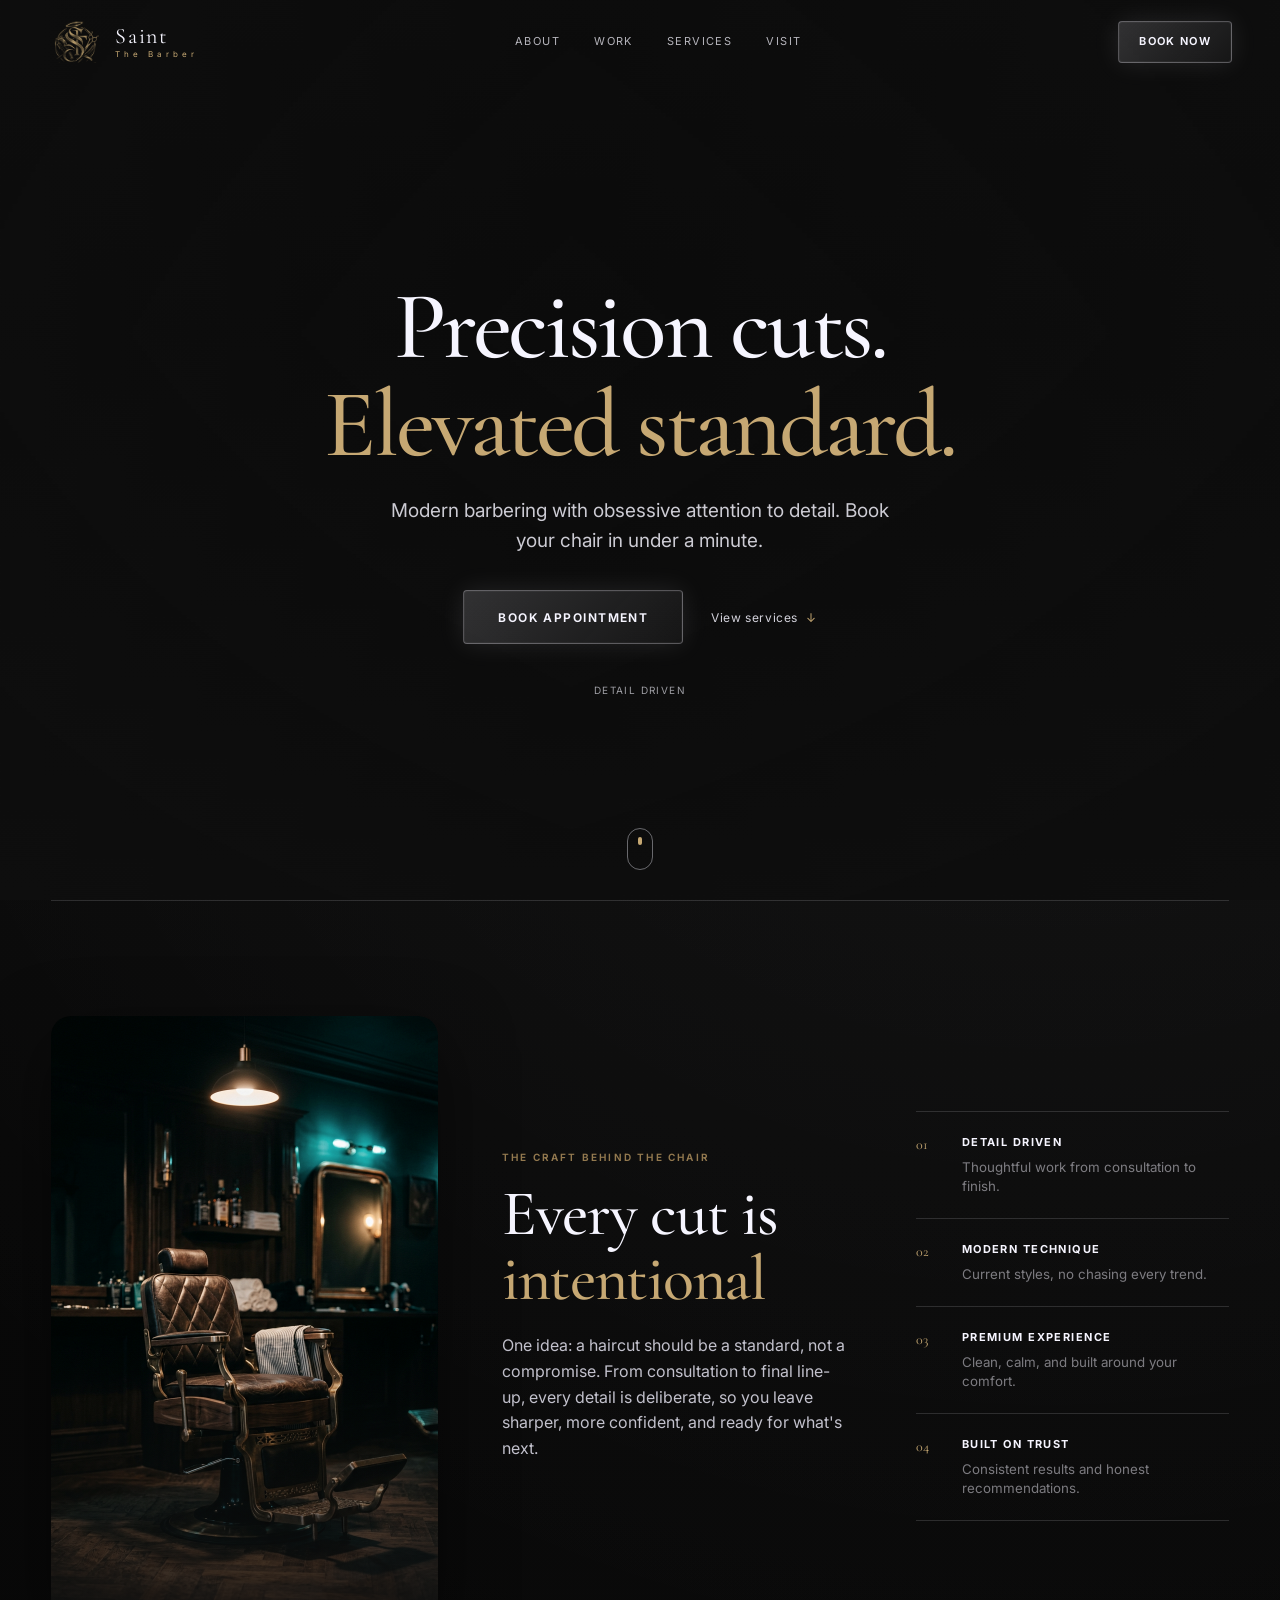
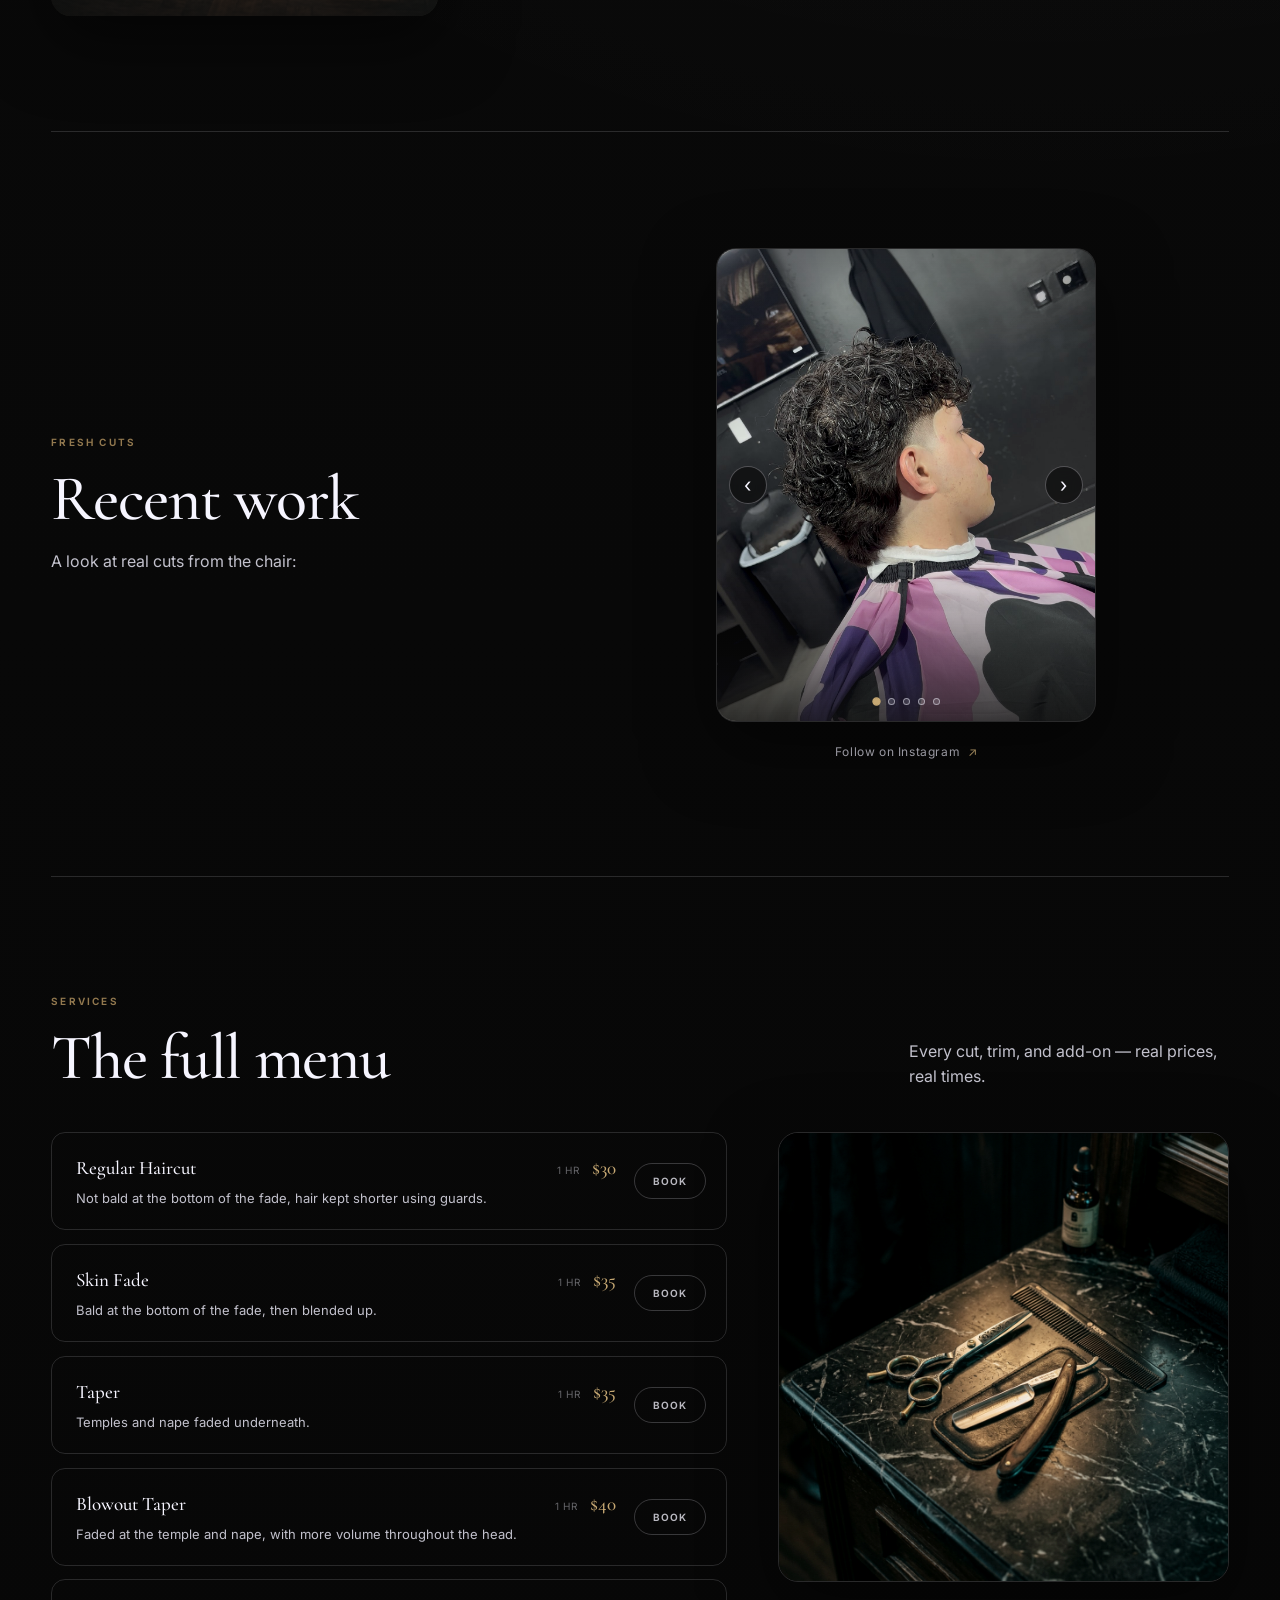
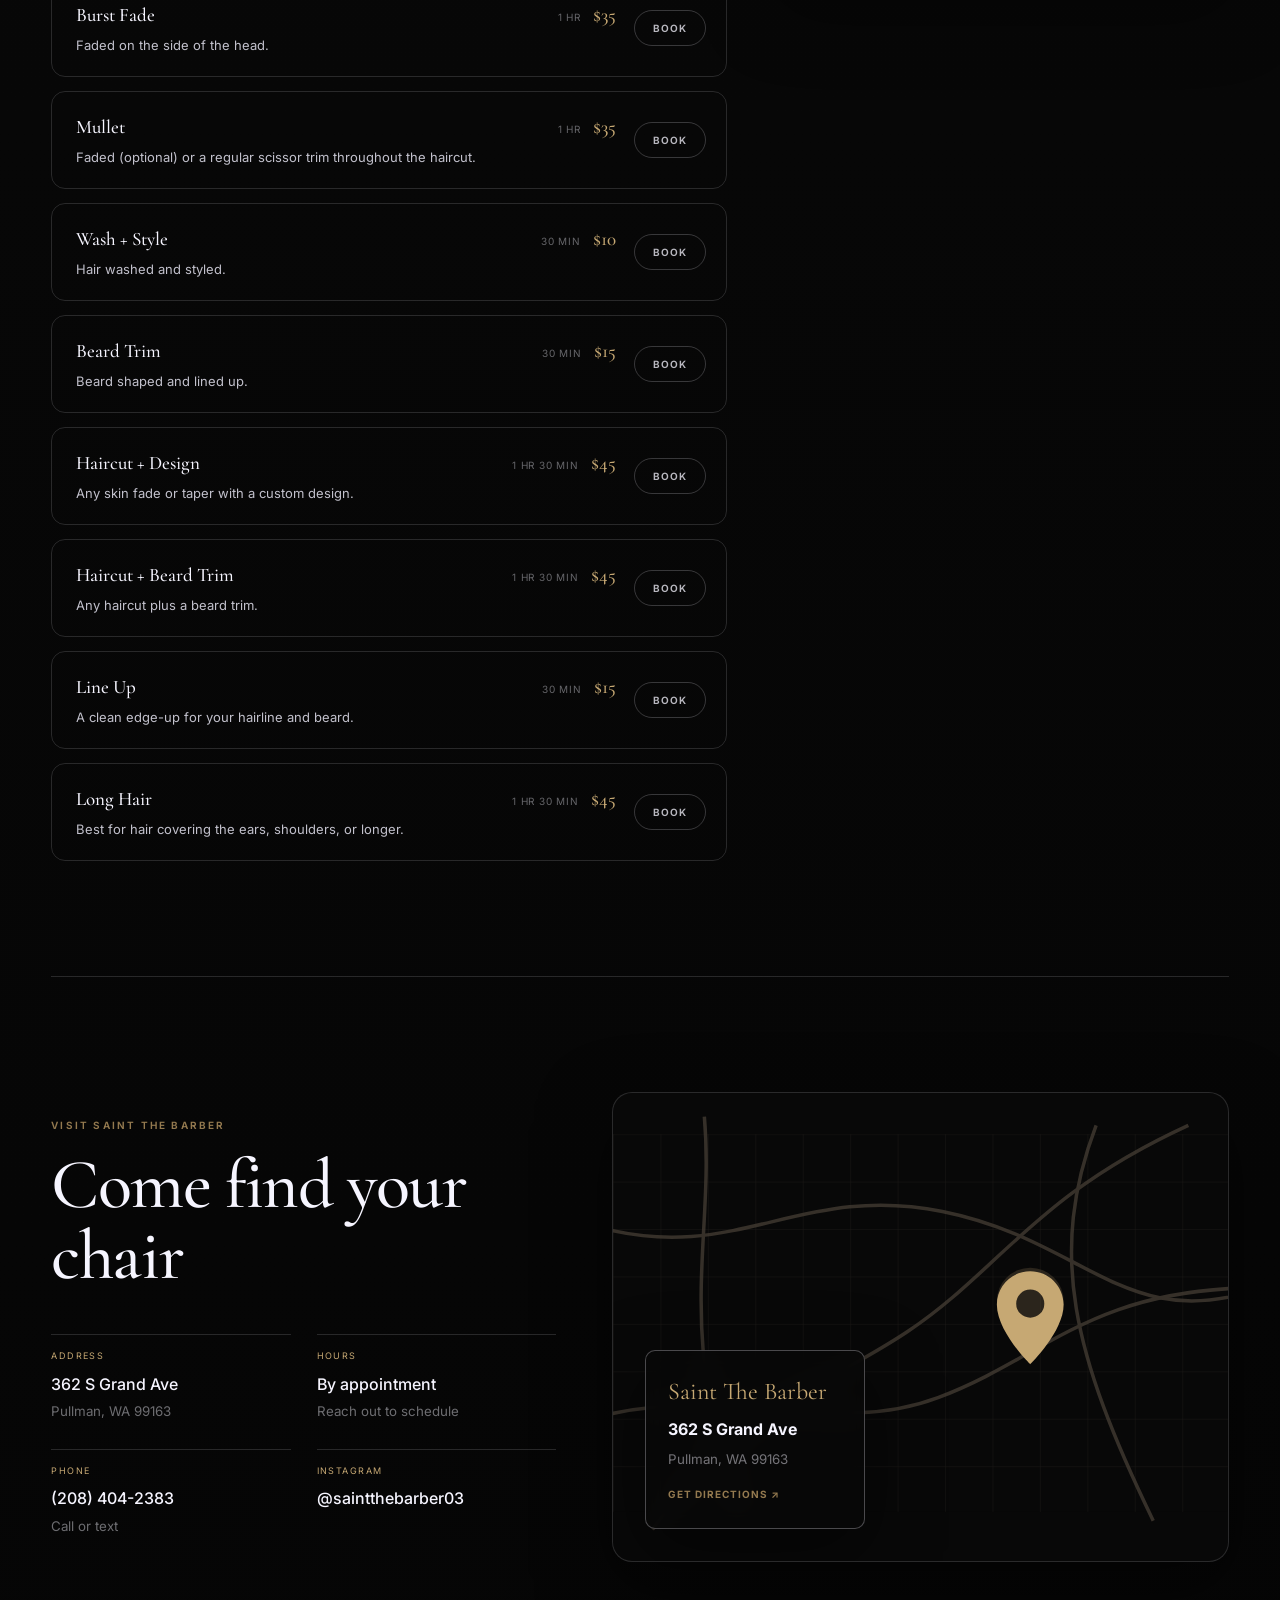
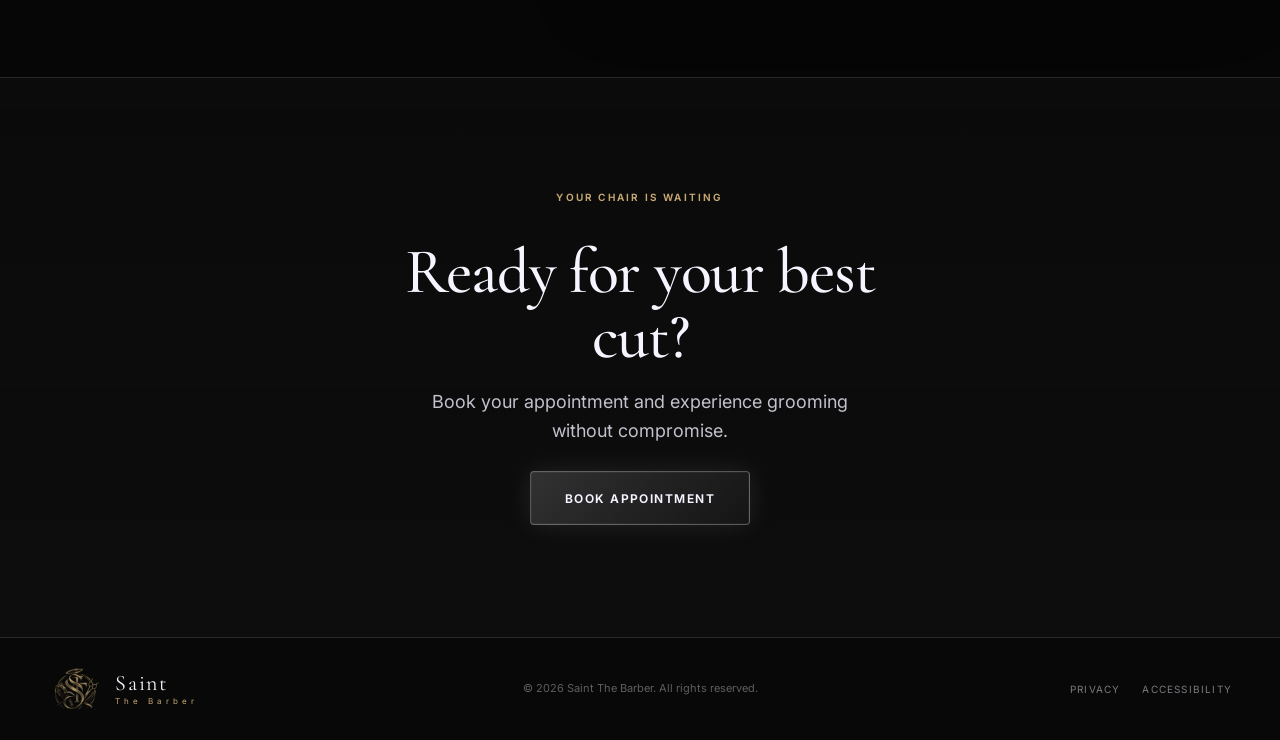
==== commit 86479ded: "Restore 3D tilt on service cards, drop trailing periods from titles Bring back the pointer-tracked 3" ====
--- a/index.html
+++ b/index.html
@@ -80,7 +80,7 @@
 
     <div class="about-copy reveal">
       <p class="eyebrow">The craft behind the chair</p>
-      <h2 id="about-title">Every cut is <em>intentional.</em></h2>
+      <h2 id="about-title">Every cut is <em>intentional</em></h2>
       <p>One idea: a haircut should be a standard, not a compromise. From consultation to final line-up, every detail is deliberate, so you leave sharper, more confident, and ready for what's next.</p>
     </div>
 
@@ -96,7 +96,7 @@
   <section class="section work" id="work" aria-labelledby="work-title">
     <div class="work-copy reveal">
       <p class="eyebrow">Fresh cuts</p>
-      <h2 id="work-title">Recent work.</h2>
+      <h2 id="work-title">Recent work</h2>
       <p>A look at real cuts from the chair:</p>
     </div>
 
@@ -146,7 +146,7 @@
     <div class="section-heading reveal">
       <div>
         <p class="eyebrow">Services</p>
-        <h2 id="services-title">The full menu.</h2>
+        <h2 id="services-title">The full menu</h2>
       </div>
       <p>Every cut, trim, and add-on — real prices, real times.</p>
     </div>
@@ -321,7 +321,7 @@
   <section class="section visit" id="visit" aria-labelledby="visit-title">
     <div class="visit-copy reveal">
       <p class="eyebrow">Visit Saint The Barber</p>
-      <h2 id="visit-title">Come find your chair.</h2>
+      <h2 id="visit-title">Come find your chair</h2>
       <div class="visit-grid">
         <div><span>Address</span><strong>362 S Grand Ave</strong><small>Pullman, WA 99163</small></div>
         <div><span>Hours</span><strong>By appointment</strong><small>Reach out to schedule</small></div>
--- a/css/styles.css
+++ b/css/styles.css
@@ -190,16 +190,25 @@
 .service-row {
   position: relative; display: flex; align-items: flex-start; gap: 18px;
   padding: 20px 20px 20px 24px; border: 1px solid var(--line); border-radius: 14px;
-  transition: background .3s var(--ease), border-color .3s var(--ease);
-}
-.service-row::before {
+  transform: translateY(var(--lift, 0px));
+  transition: transform .25s var(--ease), background .3s var(--ease), border-color .3s var(--ease), box-shadow .25s var(--ease);
+}
+.service-row.tilt {
+  transform: perspective(900px) translateY(var(--lift, 0px)) rotateX(var(--rx, 0deg)) rotateY(var(--ry, 0deg));
+  transition: transform .5s cubic-bezier(.2, .7, .2, 1), background .3s var(--ease), border-color .3s var(--ease), box-shadow .25s var(--ease);
+}
+.service-row:hover {
+  --lift: -4px;
+  background: rgba(var(--accent-rgb), .05); border-color: rgba(var(--accent-rgb), .4);
+  box-shadow: 0 14px 30px rgba(0, 0, 0, .35), 0 0 22px rgba(var(--accent-rgb), .12);
+}
+.service-row::after {
   content: ''; position: absolute; left: 0; top: 14px; bottom: 14px; width: 3px;
   border-radius: 0 3px 3px 0;
   background: var(--accent); transform: scaleY(0); transform-origin: center;
   transition: transform .3s var(--ease);
 }
-.service-row:hover { background: rgba(var(--accent-rgb), .05); border-color: rgba(var(--accent-rgb), .4); }
-.service-row:hover::before { transform: scaleY(1); }
+.service-row:hover::after { transform: scaleY(1); }
 
 .service-row-body { flex: 1; min-width: 0; }
 .service-row-heading { display: flex; align-items: baseline; justify-content: space-between; gap: 16px; }
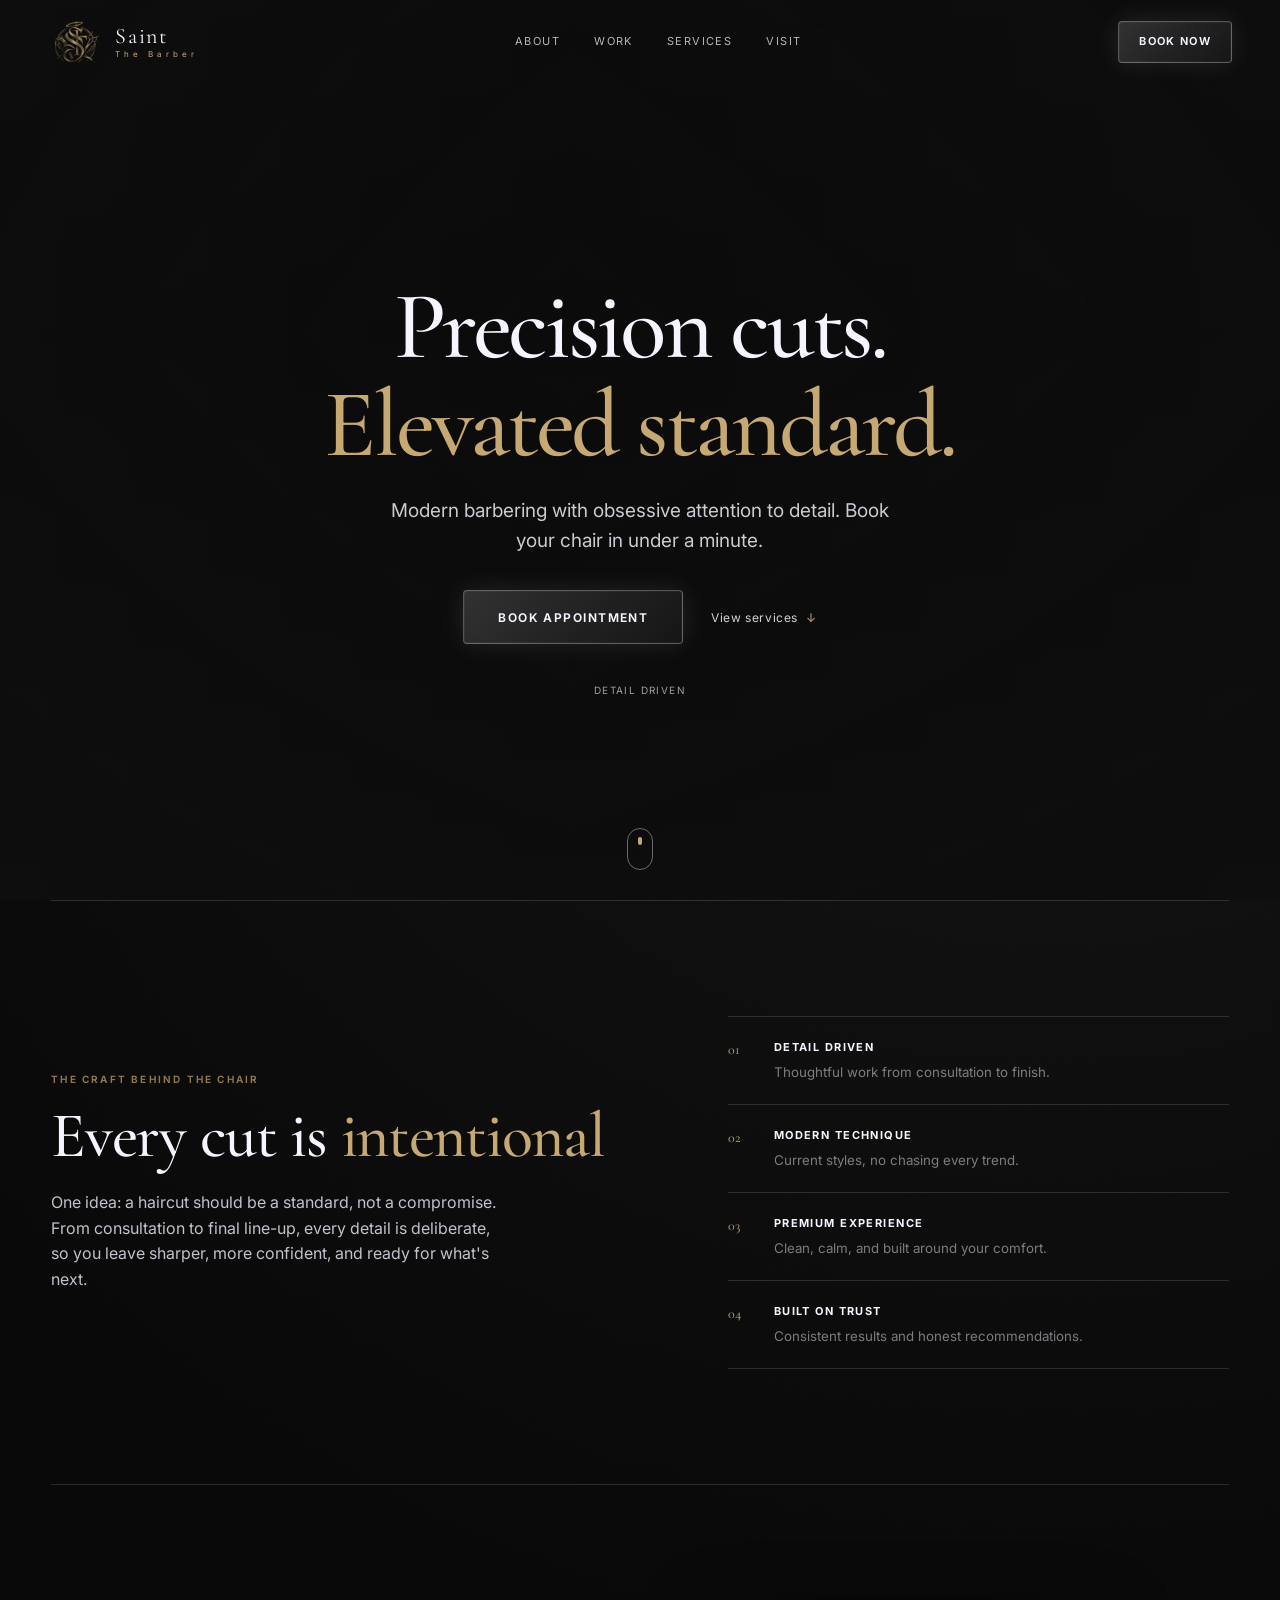
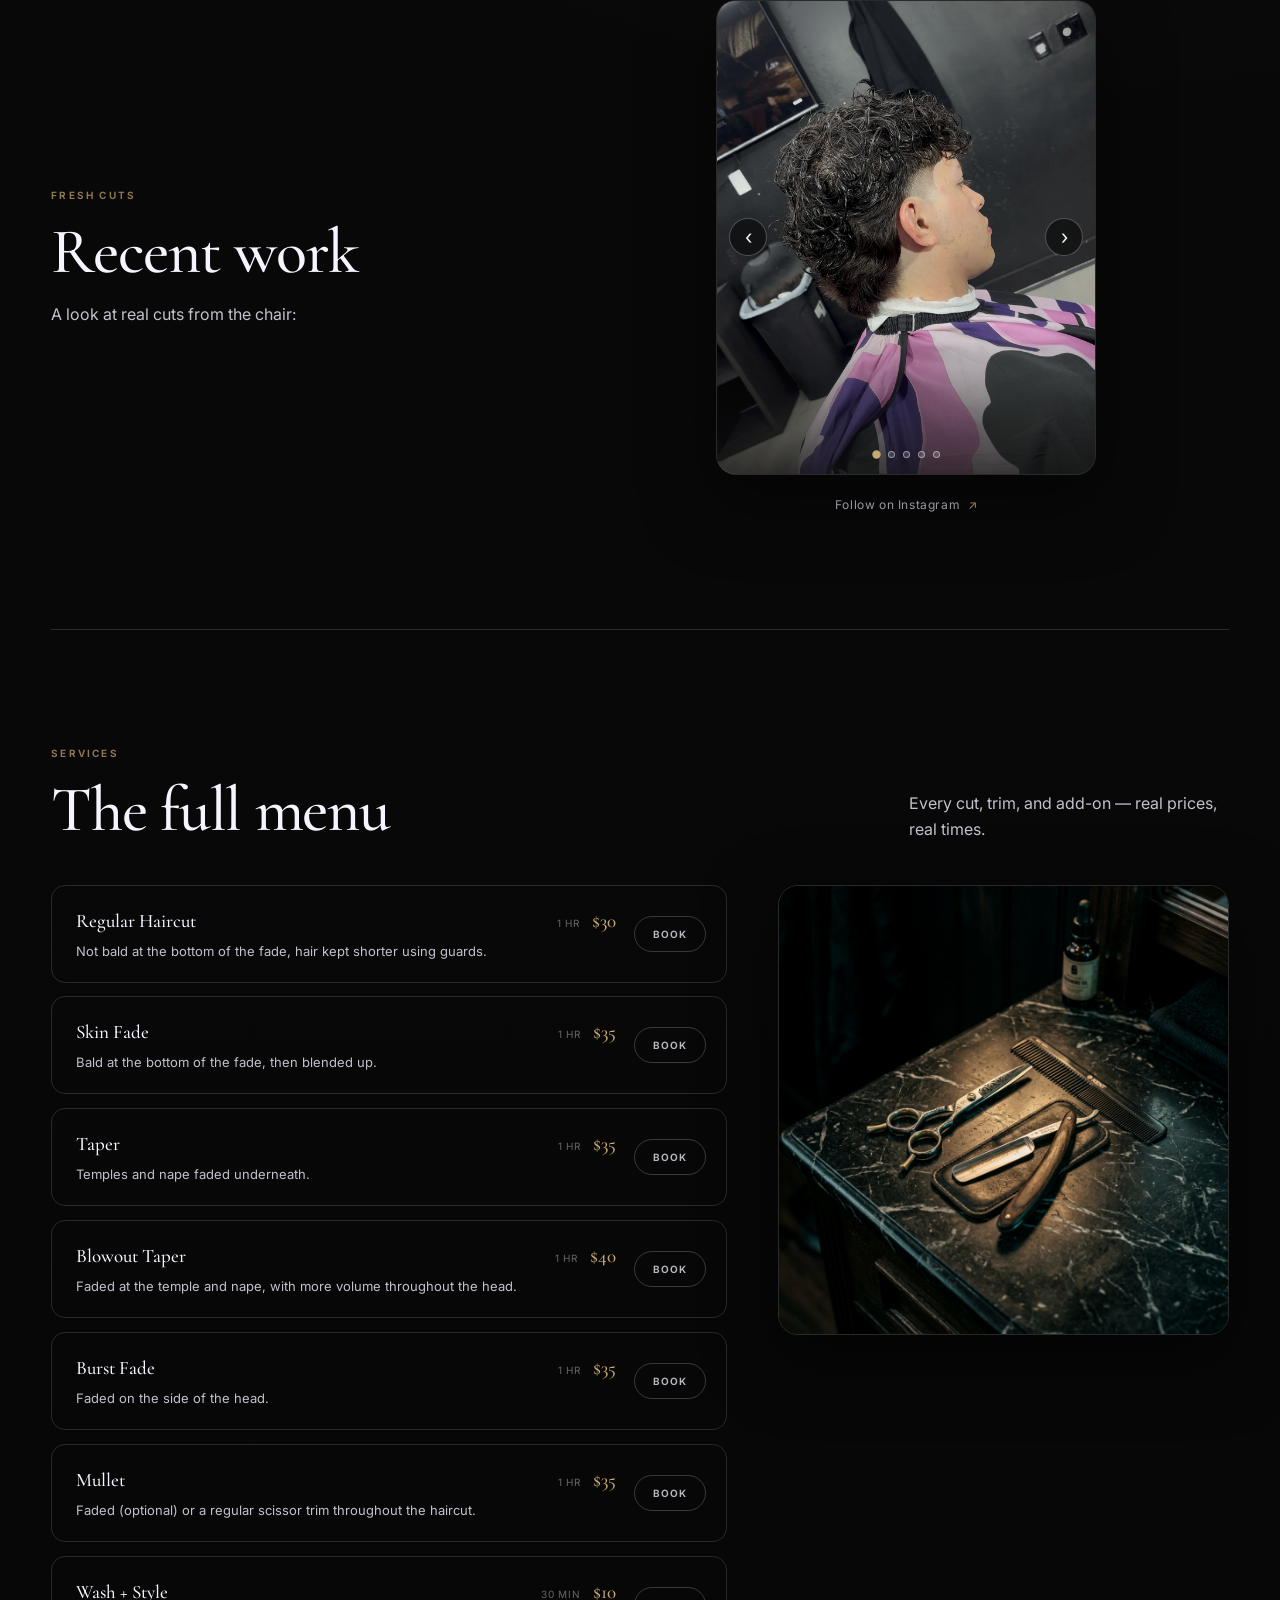
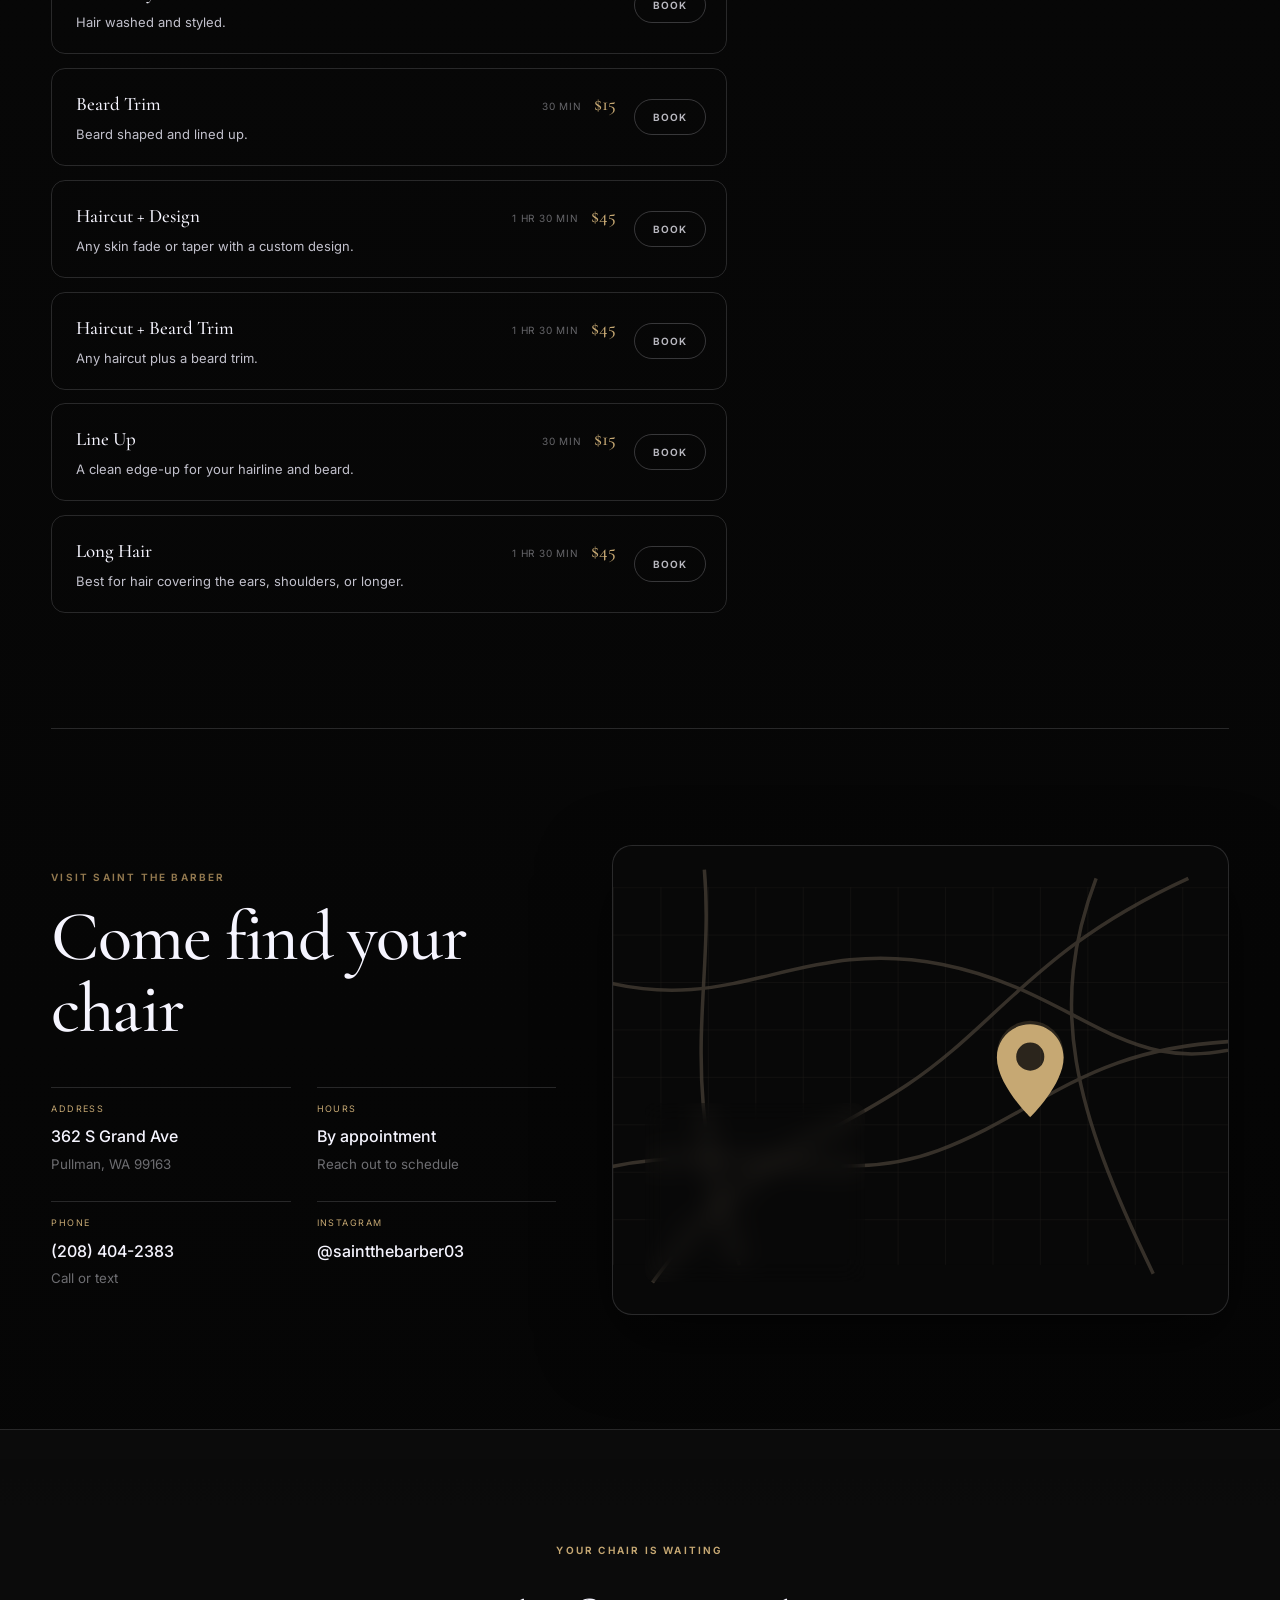
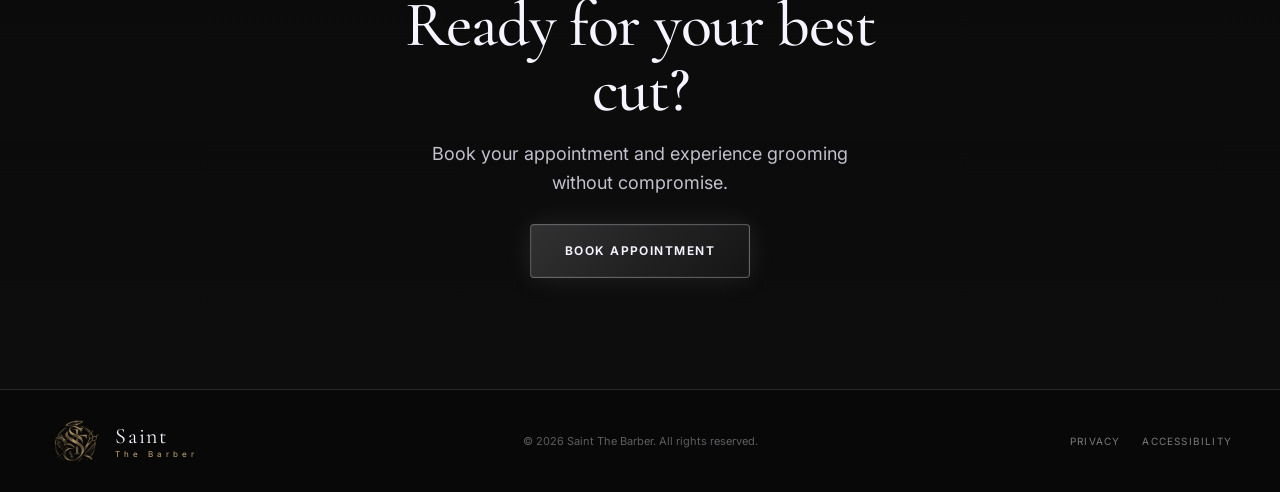
==== commit 193984a1: "Remove About section chair photo, strengthen service row tilt Drop the shop-interior chair photo fro" ====
--- a/index.html
+++ b/index.html
@@ -74,10 +74,6 @@
 
   <!-- ============ ABOUT ============ -->
   <section class="section about" id="about" aria-labelledby="about-title">
-    <div class="about-media reveal">
-      <img src="assets/images/shop-interior.png" alt="Interior of the shop with a vintage leather barber chair under warm light" width="896" height="1200" loading="lazy">
-    </div>
-
     <div class="about-copy reveal">
       <p class="eyebrow">The craft behind the chair</p>
       <h2 id="about-title">Every cut is <em>intentional</em></h2>
--- a/css/styles.css
+++ b/css/styles.css
@@ -162,13 +162,9 @@
    About
    ========================================================================== */
 .about {
-  display: grid; grid-template-columns: 1.05fr .95fr .85fr; align-items: center; gap: clamp(32px, 5vw, 72px);
-}
-.about-media { height: 600px; border-radius: var(--radius); overflow: hidden; box-shadow: var(--shadow); position: relative; }
-.about-media::after { content: ''; position: absolute; inset: 0; z-index: 1; background: linear-gradient(180deg, transparent 55%, rgba(15, 15, 15, .85)); }
-.about-media img { width: 100%; height: 100%; object-fit: cover; object-position: 50% 30%; filter: saturate(.78) contrast(1.05); transition: transform .9s var(--ease); }
-.about-media:hover img { transform: scale(1.04); }
-.about-copy p:not(.eyebrow) { color: var(--ivory-muted); max-width: 420px; margin: 22px 0; }
+  display: grid; grid-template-columns: 1.1fr .9fr; align-items: center; gap: clamp(32px, 5vw, 72px);
+}
+.about-copy p:not(.eyebrow) { color: var(--ivory-muted); max-width: 460px; margin: 22px 0; }
 
 .value-list { list-style: none; margin: 0; padding: 0; }
 .value-list li { display: grid; grid-template-columns: 30px 1fr; gap: 16px; padding: 22px 0; border-bottom: 1px solid var(--line); }
@@ -365,11 +361,6 @@
 /* ==========================================================================
    Responsive
    ========================================================================== */
-@media (max-width: 1100px) {
-  .about { grid-template-columns: 1fr 1fr; }
-  .value-list { grid-column: 1 / -1; display: grid; grid-template-columns: 1fr 1fr; gap: 0 28px; }
-}
-
 @media (max-width: 860px) {
   :root { --content: min(100% - 40px, 720px); }
   .site-header .header-cta { display: none; }
@@ -391,7 +382,6 @@
   .site-nav a { font-size: 13px; padding: 12px 0; }
 
   .about { grid-template-columns: 1fr; }
-  .about-media { height: 460px; }
   .value-list { grid-column: auto; display: block; }
   .section-heading { flex-direction: column; align-items: start; }
   .services-layout { grid-template-columns: 1fr; }
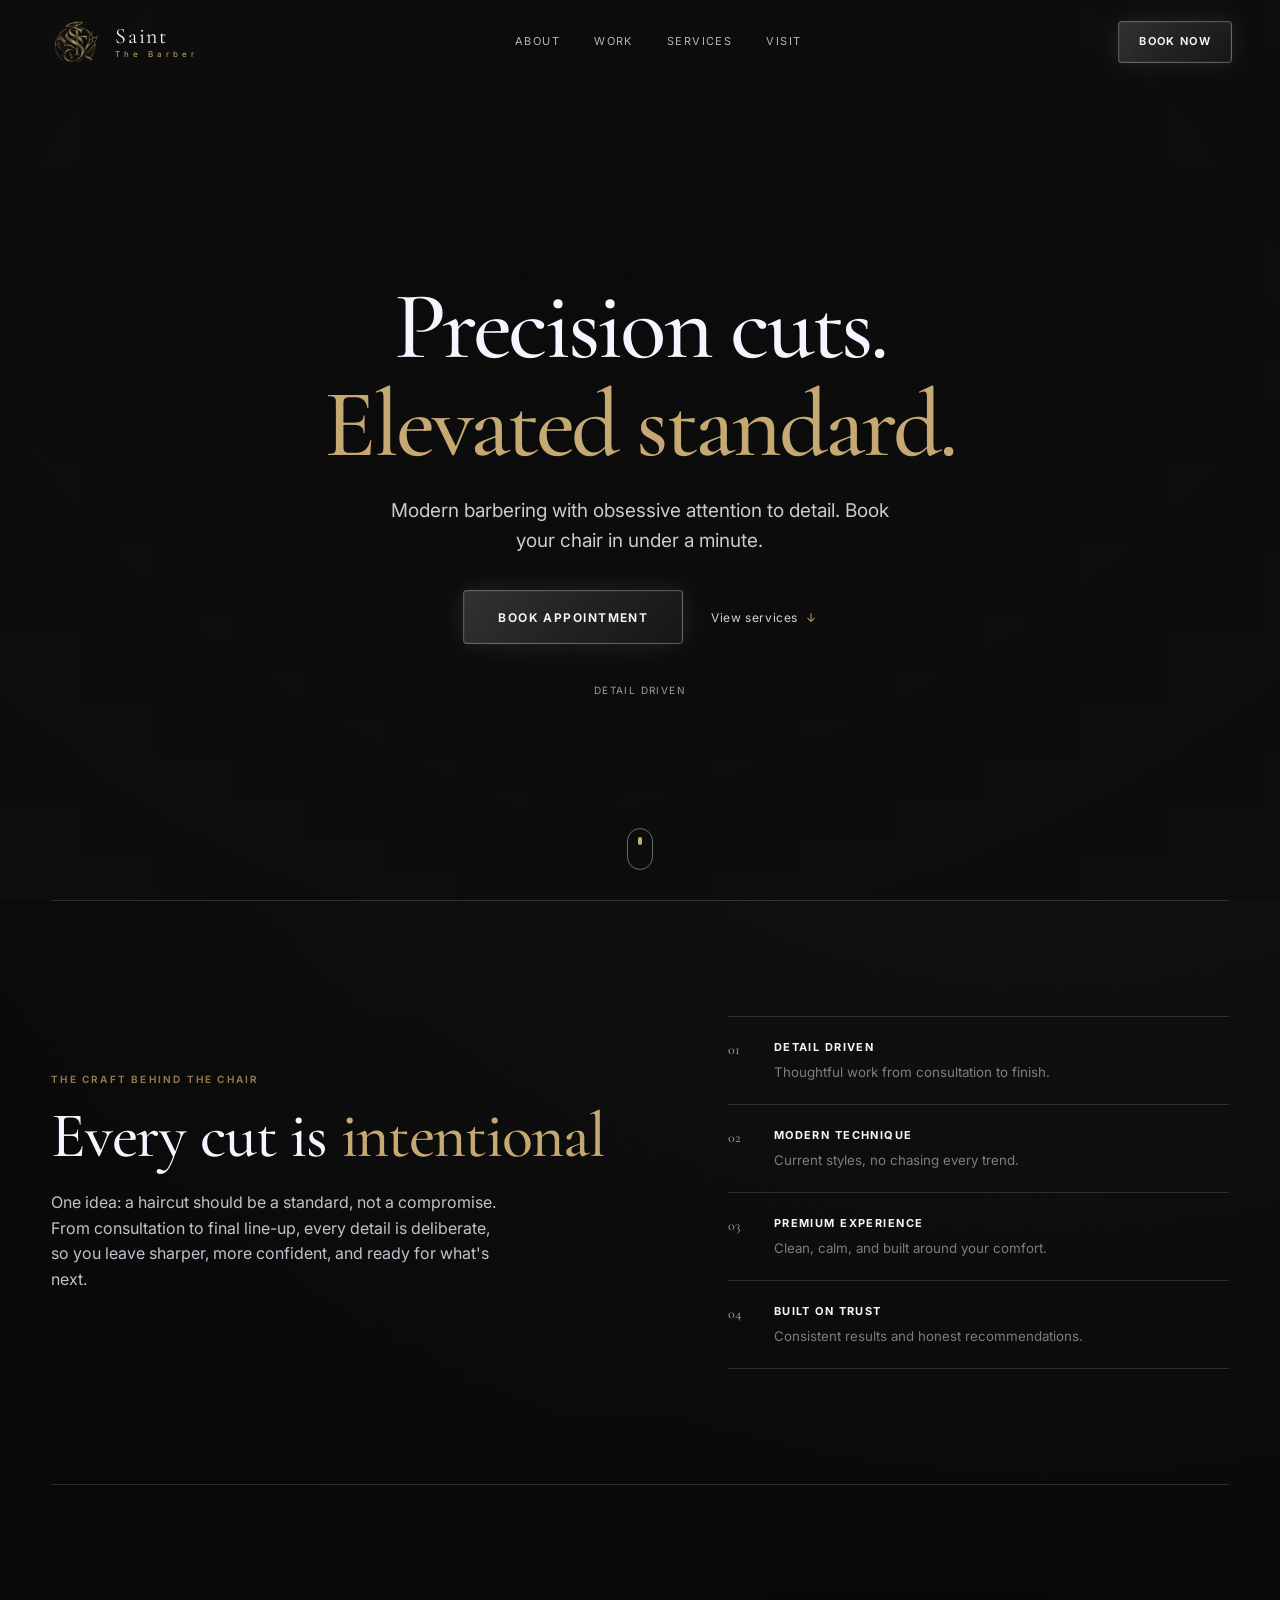
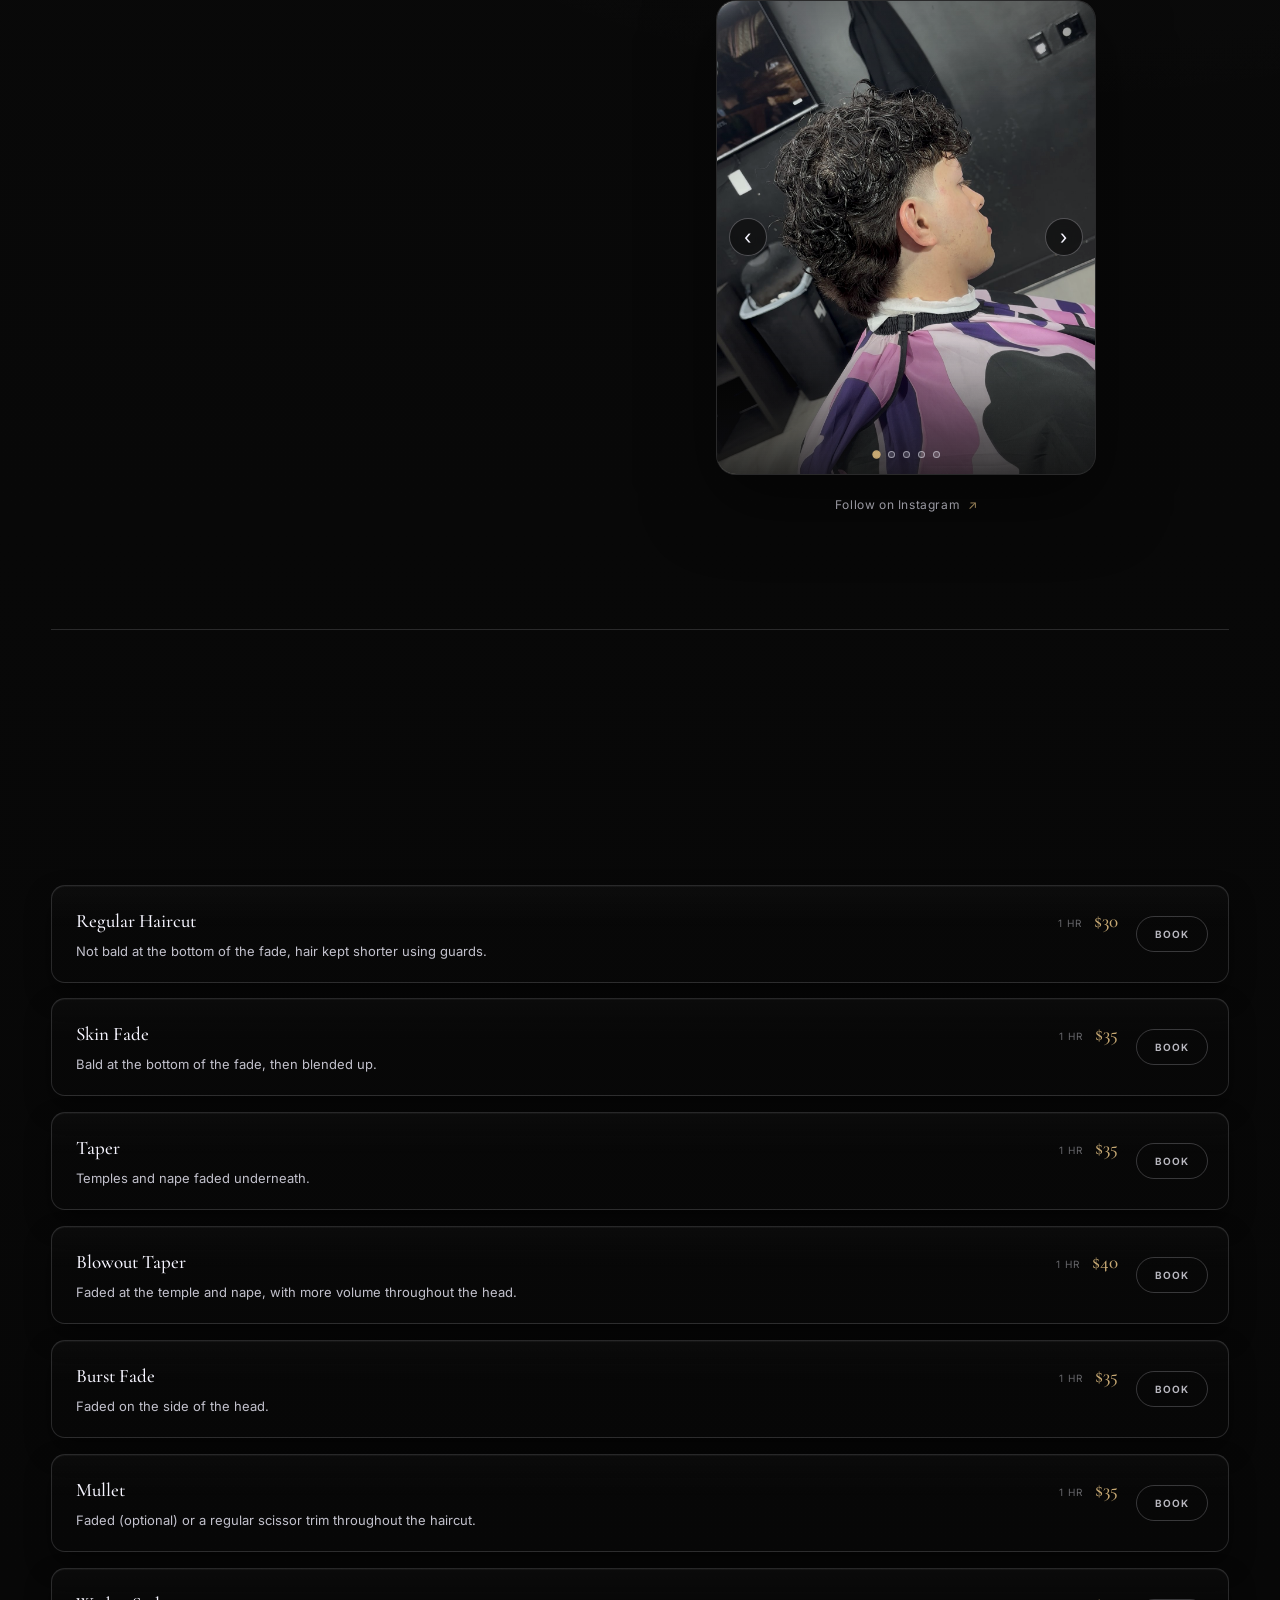
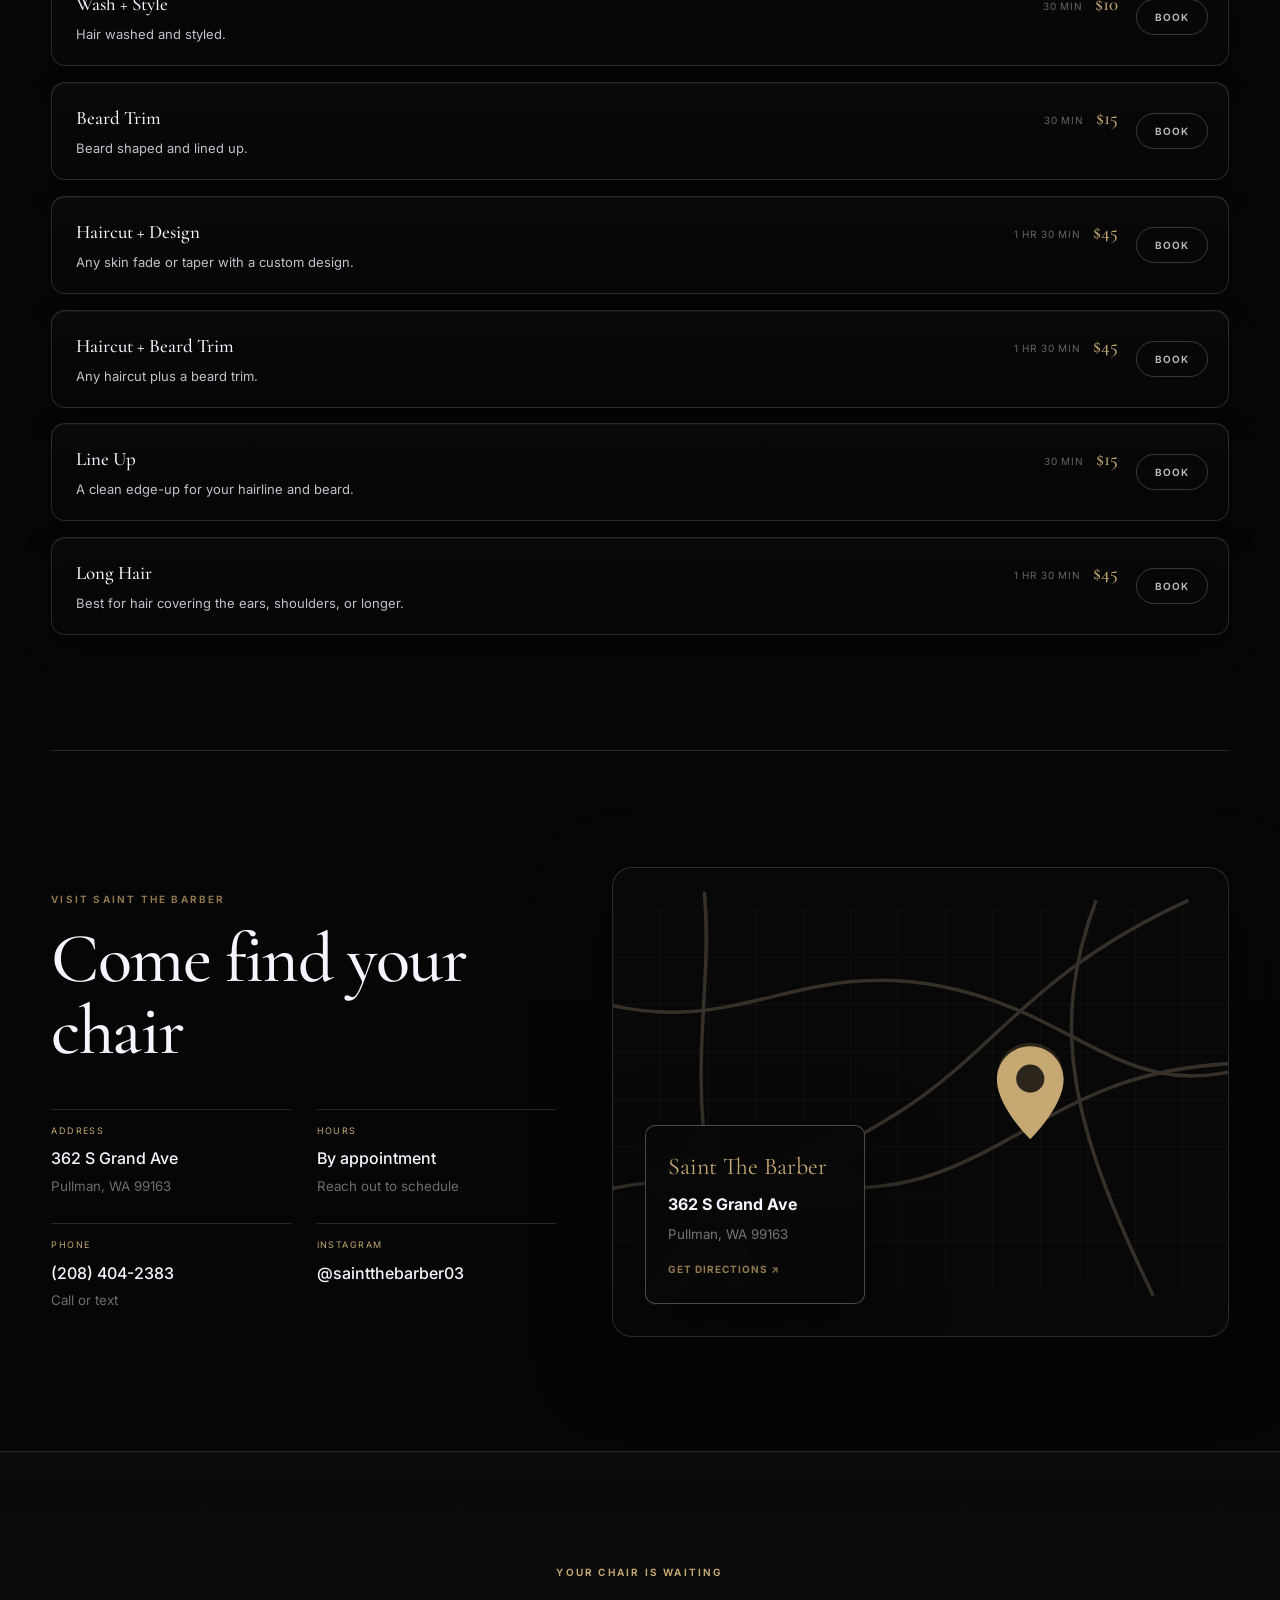
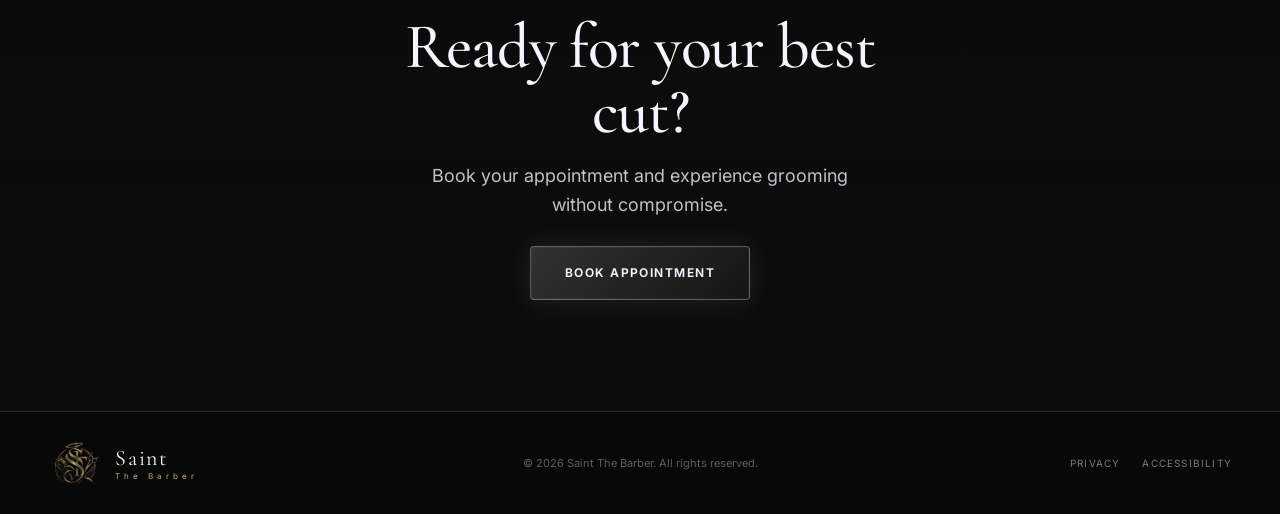
==== commit 1cc9e8fb: "Add touch equivalent for 3D tilt, floaty resting shadow, drop services photo The tilt effect only ev" ====
--- a/index.html
+++ b/index.html
@@ -147,8 +147,7 @@
       <p>Every cut, trim, and add-on — real prices, real times.</p>
     </div>
 
-    <div class="services-layout">
-      <ul class="service-list reveal">
+    <ul class="service-list reveal">
         <li class="service-row">
           <div class="service-row-body">
             <div class="service-row-heading">
@@ -306,11 +305,6 @@
           <a class="service-row-book" href="#booking" aria-label="Book Long Hair">Book</a>
         </li>
       </ul>
-
-      <div class="service-media reveal">
-        <img src="assets/images/tools-macro.png" alt="Barber tools laid out on a marble counter" width="1024" height="1024" loading="lazy">
-      </div>
-    </div>
   </section>
 
   <!-- ============ VISIT ============ -->
--- a/css/styles.css
+++ b/css/styles.css
@@ -180,23 +180,23 @@
 .section-heading h2 { margin-bottom: 0; }
 .section-heading > p { max-width: 320px; color: var(--ivory-muted); }
 
-.services-layout { display: grid; grid-template-columns: 1.2fr .8fr; gap: clamp(32px, 4vw, 64px); align-items: start; }
-
-.service-list { list-style: none; margin: 0; padding: 0; display: flex; flex-direction: column; gap: 14px; }
+.service-list { list-style: none; margin: 0; padding: 0; display: flex; flex-direction: column; gap: 16px; }
 .service-row {
   position: relative; display: flex; align-items: flex-start; gap: 18px;
   padding: 20px 20px 20px 24px; border: 1px solid var(--line); border-radius: 14px;
+  background: linear-gradient(180deg, rgba(255, 255, 255, .025), rgba(255, 255, 255, 0) 45%);
+  box-shadow: 0 12px 26px rgba(0, 0, 0, .4), 0 1px 0 rgba(255, 255, 255, .04) inset;
   transform: translateY(var(--lift, 0px));
-  transition: transform .25s var(--ease), background .3s var(--ease), border-color .3s var(--ease), box-shadow .25s var(--ease);
+  transition: transform .25s var(--ease), background .3s var(--ease), border-color .3s var(--ease), box-shadow .3s var(--ease);
 }
 .service-row.tilt {
   transform: perspective(900px) translateY(var(--lift, 0px)) rotateX(var(--rx, 0deg)) rotateY(var(--ry, 0deg));
-  transition: transform .5s cubic-bezier(.2, .7, .2, 1), background .3s var(--ease), border-color .3s var(--ease), box-shadow .25s var(--ease);
+  transition: transform .5s cubic-bezier(.2, .7, .2, 1), background .3s var(--ease), border-color .3s var(--ease), box-shadow .3s var(--ease);
 }
 .service-row:hover {
-  --lift: -4px;
-  background: rgba(var(--accent-rgb), .05); border-color: rgba(var(--accent-rgb), .4);
-  box-shadow: 0 14px 30px rgba(0, 0, 0, .35), 0 0 22px rgba(var(--accent-rgb), .12);
+  --lift: -6px;
+  background: rgba(var(--accent-rgb), .06); border-color: rgba(var(--accent-rgb), .4);
+  box-shadow: 0 24px 44px rgba(0, 0, 0, .5), 0 0 26px rgba(var(--accent-rgb), .16), 0 1px 0 rgba(255, 255, 255, .05) inset;
 }
 .service-row::after {
   content: ''; position: absolute; left: 0; top: 14px; bottom: 14px; width: 3px;
@@ -224,9 +224,6 @@
 .service-row-book:hover, .service-row-book:focus-visible {
   opacity: 1; color: var(--accent); border-color: var(--accent); background: rgba(var(--accent-rgb), .1);
 }
-
-.service-media { position: sticky; top: 100px; border-radius: var(--radius); overflow: hidden; box-shadow: var(--shadow); border: 1px solid var(--line); }
-.service-media img { width: 100%; height: 100%; object-fit: cover; filter: saturate(.75) contrast(1.05); }
 
 /* ==========================================================================
    Recent work (photo/video carousel)
@@ -384,8 +381,6 @@
   .about { grid-template-columns: 1fr; }
   .value-list { grid-column: auto; display: block; }
   .section-heading { flex-direction: column; align-items: start; }
-  .services-layout { grid-template-columns: 1fr; }
-  .service-media { position: static; order: -1; aspect-ratio: 16 / 10; }
 
   .work { grid-template-columns: 1fr; }
   .work-copy p:not(.eyebrow) { max-width: none; }
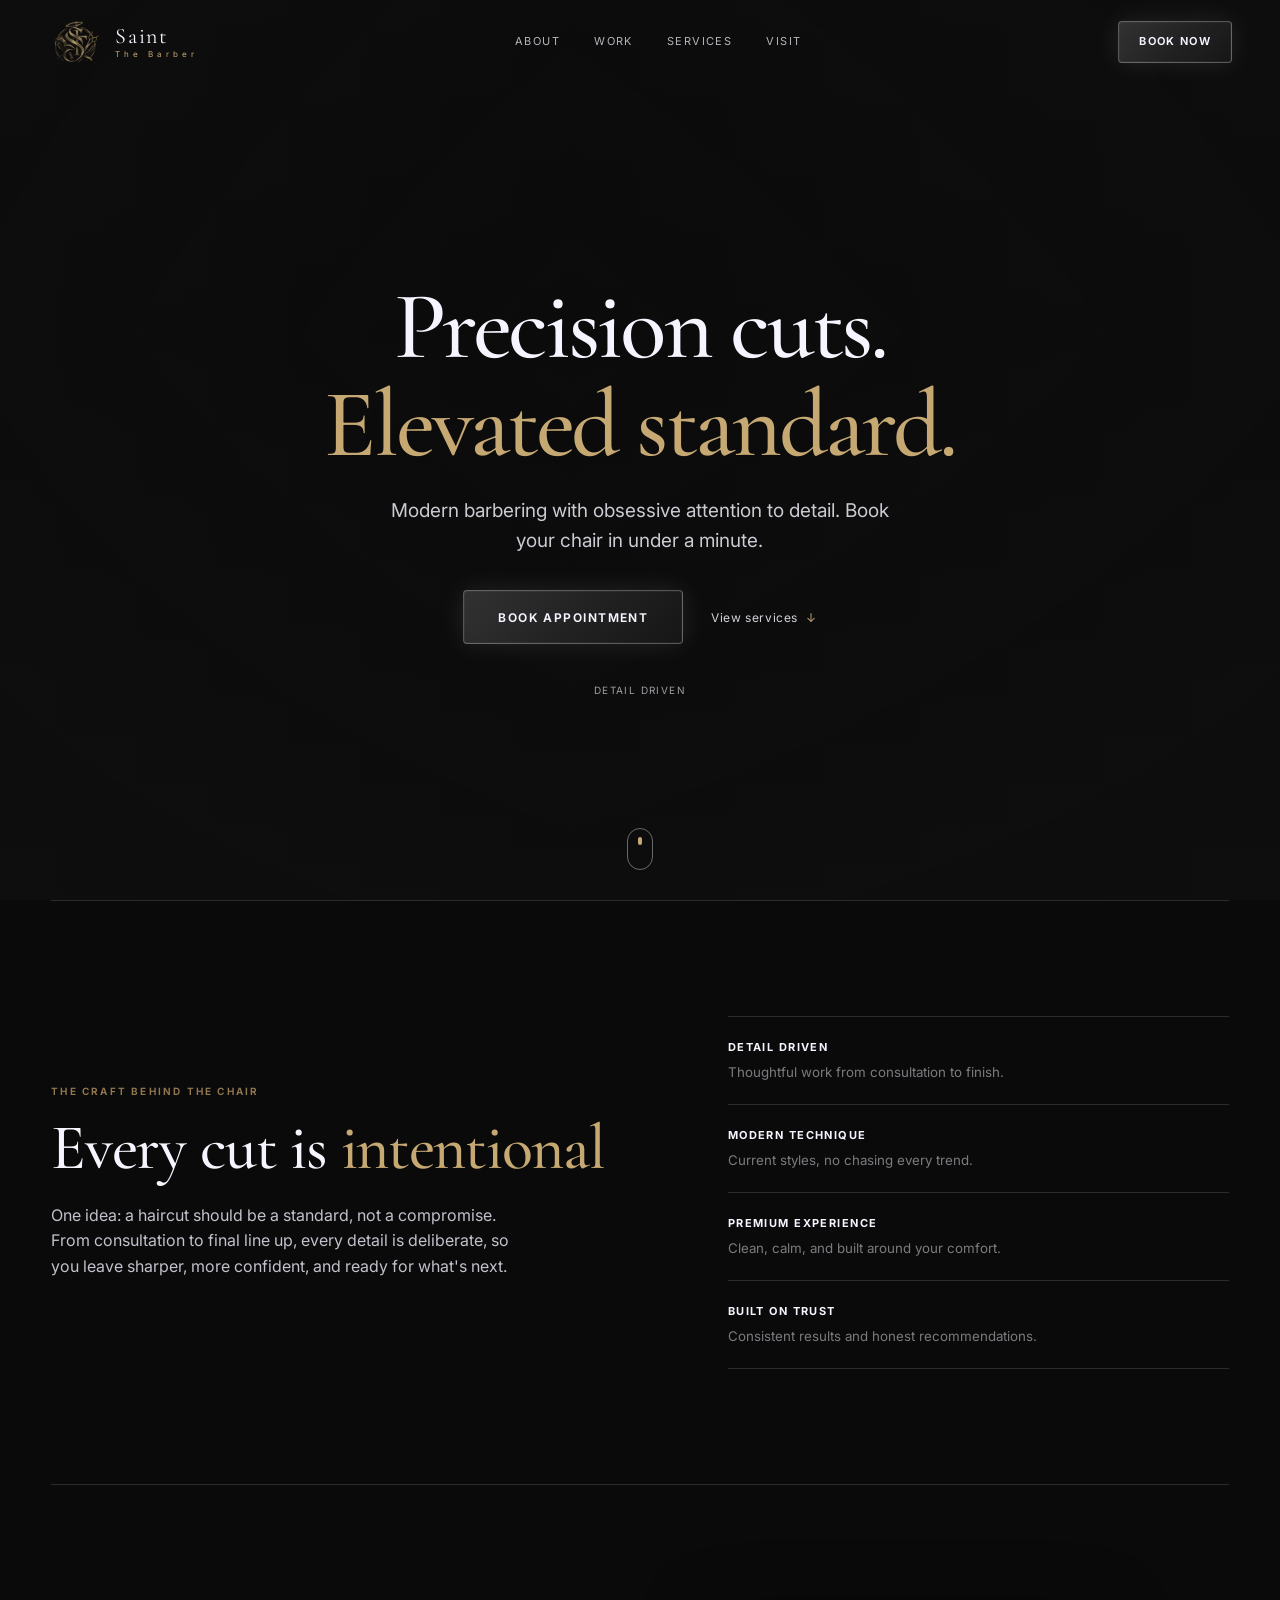
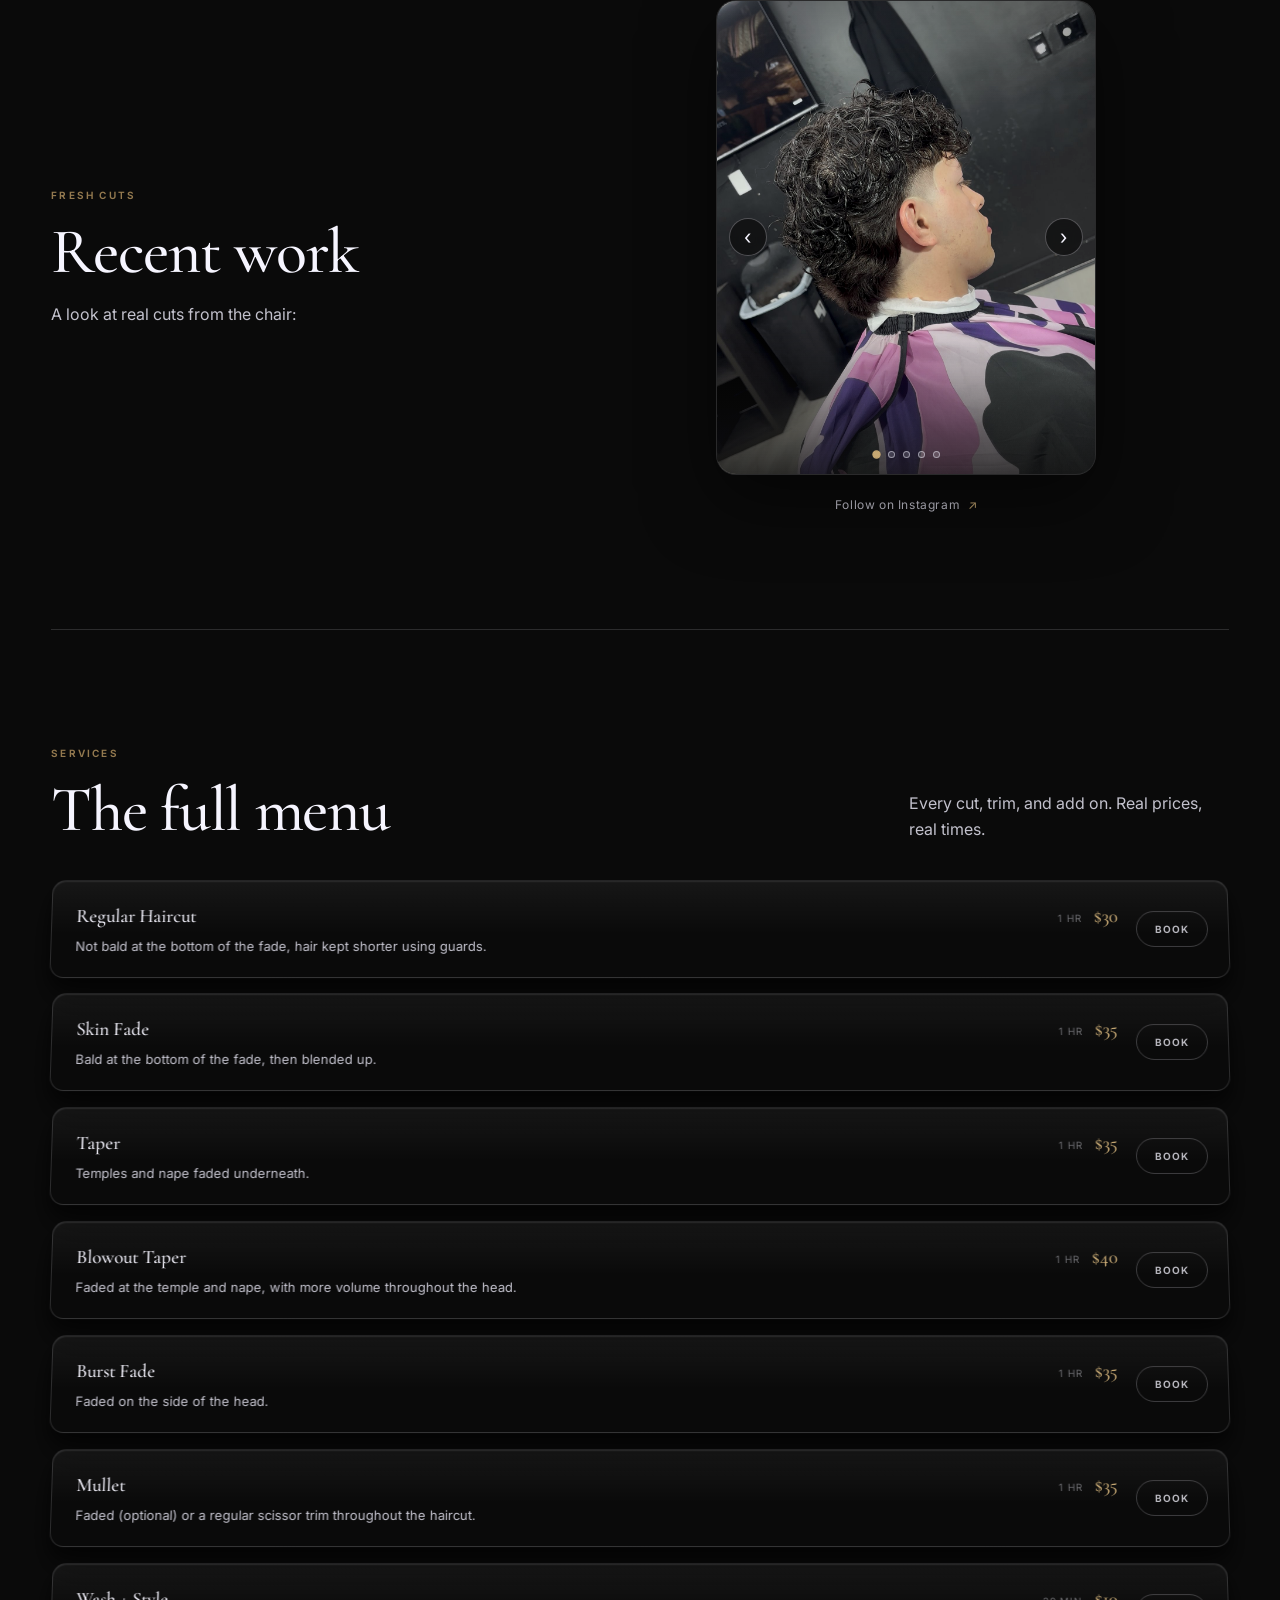
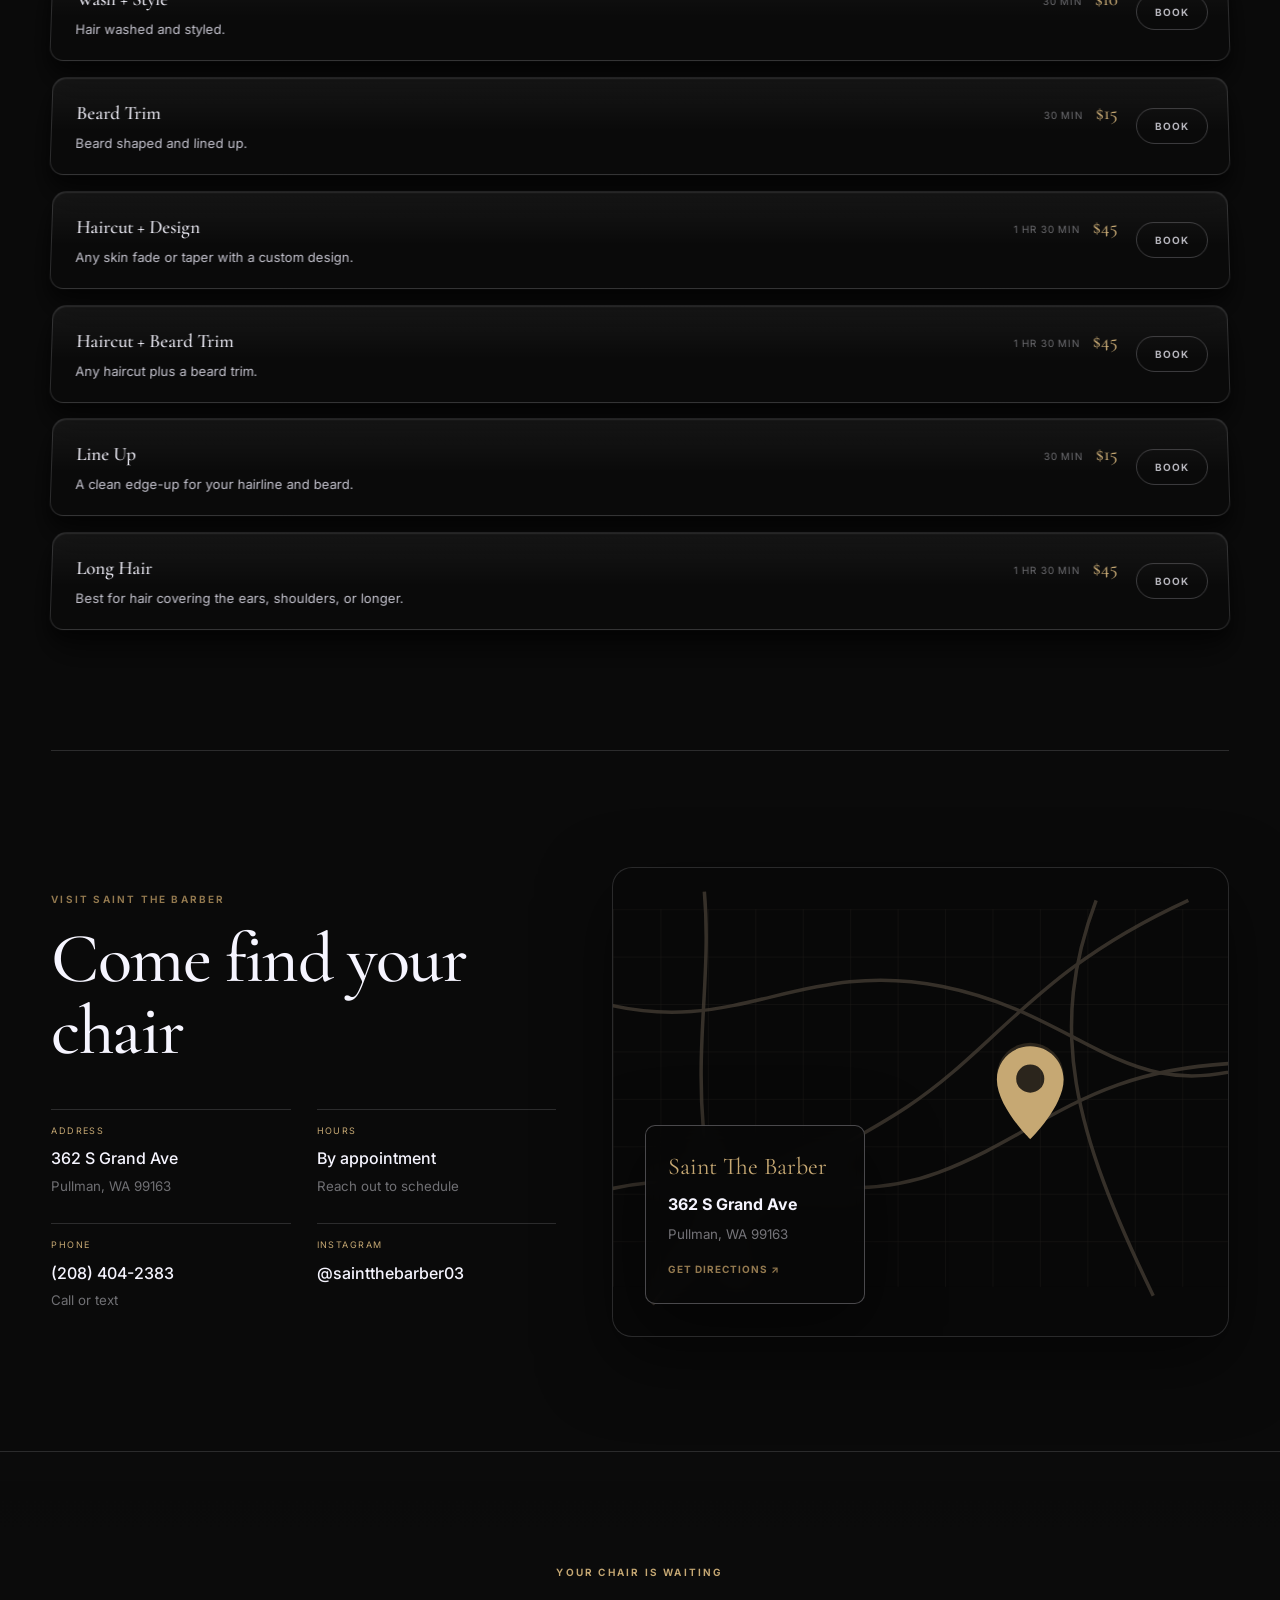
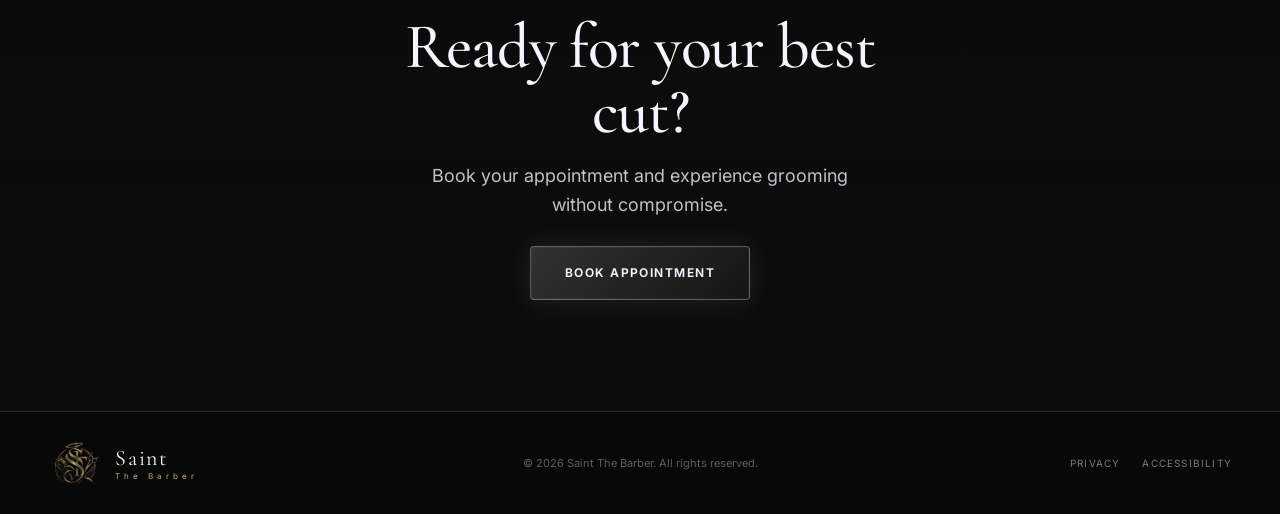
==== commit 0aacfc64: "Remove dashes from copy, drop numbers from About value list Replace "line-up" / "add-on" / "reduced-" ====
--- a/index.html
+++ b/index.html
@@ -77,14 +77,14 @@
     <div class="about-copy reveal">
       <p class="eyebrow">The craft behind the chair</p>
       <h2 id="about-title">Every cut is <em>intentional</em></h2>
-      <p>One idea: a haircut should be a standard, not a compromise. From consultation to final line-up, every detail is deliberate, so you leave sharper, more confident, and ready for what's next.</p>
+      <p>One idea: a haircut should be a standard, not a compromise. From consultation to final line up, every detail is deliberate, so you leave sharper, more confident, and ready for what's next.</p>
     </div>
 
     <ul class="value-list reveal" aria-label="What sets Saint The Barber apart">
-      <li><span>01</span><div><strong>Detail driven</strong><small>Thoughtful work from consultation to finish.</small></div></li>
-      <li><span>02</span><div><strong>Modern technique</strong><small>Current styles, no chasing every trend.</small></div></li>
-      <li><span>03</span><div><strong>Premium experience</strong><small>Clean, calm, and built around your comfort.</small></div></li>
-      <li><span>04</span><div><strong>Built on trust</strong><small>Consistent results and honest recommendations.</small></div></li>
+      <li><div><strong>Detail driven</strong><small>Thoughtful work from consultation to finish.</small></div></li>
+      <li><div><strong>Modern technique</strong><small>Current styles, no chasing every trend.</small></div></li>
+      <li><div><strong>Premium experience</strong><small>Clean, calm, and built around your comfort.</small></div></li>
+      <li><div><strong>Built on trust</strong><small>Consistent results and honest recommendations.</small></div></li>
     </ul>
   </section>
 
@@ -144,7 +144,7 @@
         <p class="eyebrow">Services</p>
         <h2 id="services-title">The full menu</h2>
       </div>
-      <p>Every cut, trim, and add-on — real prices, real times.</p>
+      <p>Every cut, trim, and add on. Real prices, real times.</p>
     </div>
 
     <ul class="service-list reveal">
--- a/css/styles.css
+++ b/css/styles.css
@@ -26,7 +26,7 @@
 body {
   margin: 0;
   color: var(--ivory);
-  background: radial-gradient(circle at 82% 6%, rgba(246, 245, 255, .05), transparent 28%), linear-gradient(180deg, #0a0a0a 0%, #050505 100%);
+  background: var(--ink);
   font-family: var(--sans);
   font-size: 16px;
   line-height: 1.6;
@@ -167,9 +167,8 @@
 .about-copy p:not(.eyebrow) { color: var(--ivory-muted); max-width: 460px; margin: 22px 0; }
 
 .value-list { list-style: none; margin: 0; padding: 0; }
-.value-list li { display: grid; grid-template-columns: 30px 1fr; gap: 16px; padding: 22px 0; border-bottom: 1px solid var(--line); }
+.value-list li { padding: 22px 0; border-bottom: 1px solid var(--line); }
 .value-list li:first-child { border-top: 1px solid var(--line); }
-.value-list li > span { color: var(--accent); font-family: var(--serif); font-size: 14px; }
 .value-list strong { display: block; font-size: 11px; letter-spacing: .13em; text-transform: uppercase; }
 .value-list small { display: block; color: rgba(246, 245, 255, .48); margin-top: 6px; line-height: 1.45; }
 
@@ -184,20 +183,21 @@
 .service-row {
   position: relative; display: flex; align-items: flex-start; gap: 18px;
   padding: 20px 20px 20px 24px; border: 1px solid var(--line); border-radius: 14px;
-  background: linear-gradient(180deg, rgba(255, 255, 255, .025), rgba(255, 255, 255, 0) 45%);
-  box-shadow: 0 12px 26px rgba(0, 0, 0, .4), 0 1px 0 rgba(255, 255, 255, .04) inset;
-  transform: translateY(var(--lift, 0px));
+  background: linear-gradient(180deg, rgba(255, 255, 255, .05), rgba(255, 255, 255, 0) 55%);
+  box-shadow: 0 22px 34px rgba(0, 0, 0, .55), 0 8px 14px rgba(0, 0, 0, .4), 0 1px 0 rgba(255, 255, 255, .07) inset;
+  transform: translateY(var(--lift, -5px));
   transition: transform .25s var(--ease), background .3s var(--ease), border-color .3s var(--ease), box-shadow .3s var(--ease);
 }
 .service-row.tilt {
-  transform: perspective(900px) translateY(var(--lift, 0px)) rotateX(var(--rx, 0deg)) rotateY(var(--ry, 0deg));
+  transform: perspective(900px) translateY(var(--lift, -5px)) rotateX(var(--rx, 3deg)) rotateY(var(--ry, 0deg));
   transition: transform .5s cubic-bezier(.2, .7, .2, 1), background .3s var(--ease), border-color .3s var(--ease), box-shadow .3s var(--ease);
 }
 .service-row:hover {
-  --lift: -6px;
+  --lift: -10px;
   background: rgba(var(--accent-rgb), .06); border-color: rgba(var(--accent-rgb), .4);
-  box-shadow: 0 24px 44px rgba(0, 0, 0, .5), 0 0 26px rgba(var(--accent-rgb), .16), 0 1px 0 rgba(255, 255, 255, .05) inset;
-}
+  box-shadow: 0 32px 52px rgba(0, 0, 0, .6), 0 12px 20px rgba(0, 0, 0, .4), 0 0 26px rgba(var(--accent-rgb), .16), 0 1px 0 rgba(255, 255, 255, .08) inset;
+}
+.service-row.tilt:hover { transform: perspective(900px) translateY(var(--lift, -10px)) rotateX(var(--rx, 0deg)) rotateY(var(--ry, 0deg)); }
 .service-row::after {
   content: ''; position: absolute; left: 0; top: 14px; bottom: 14px; width: 3px;
   border-radius: 0 3px 3px 0;
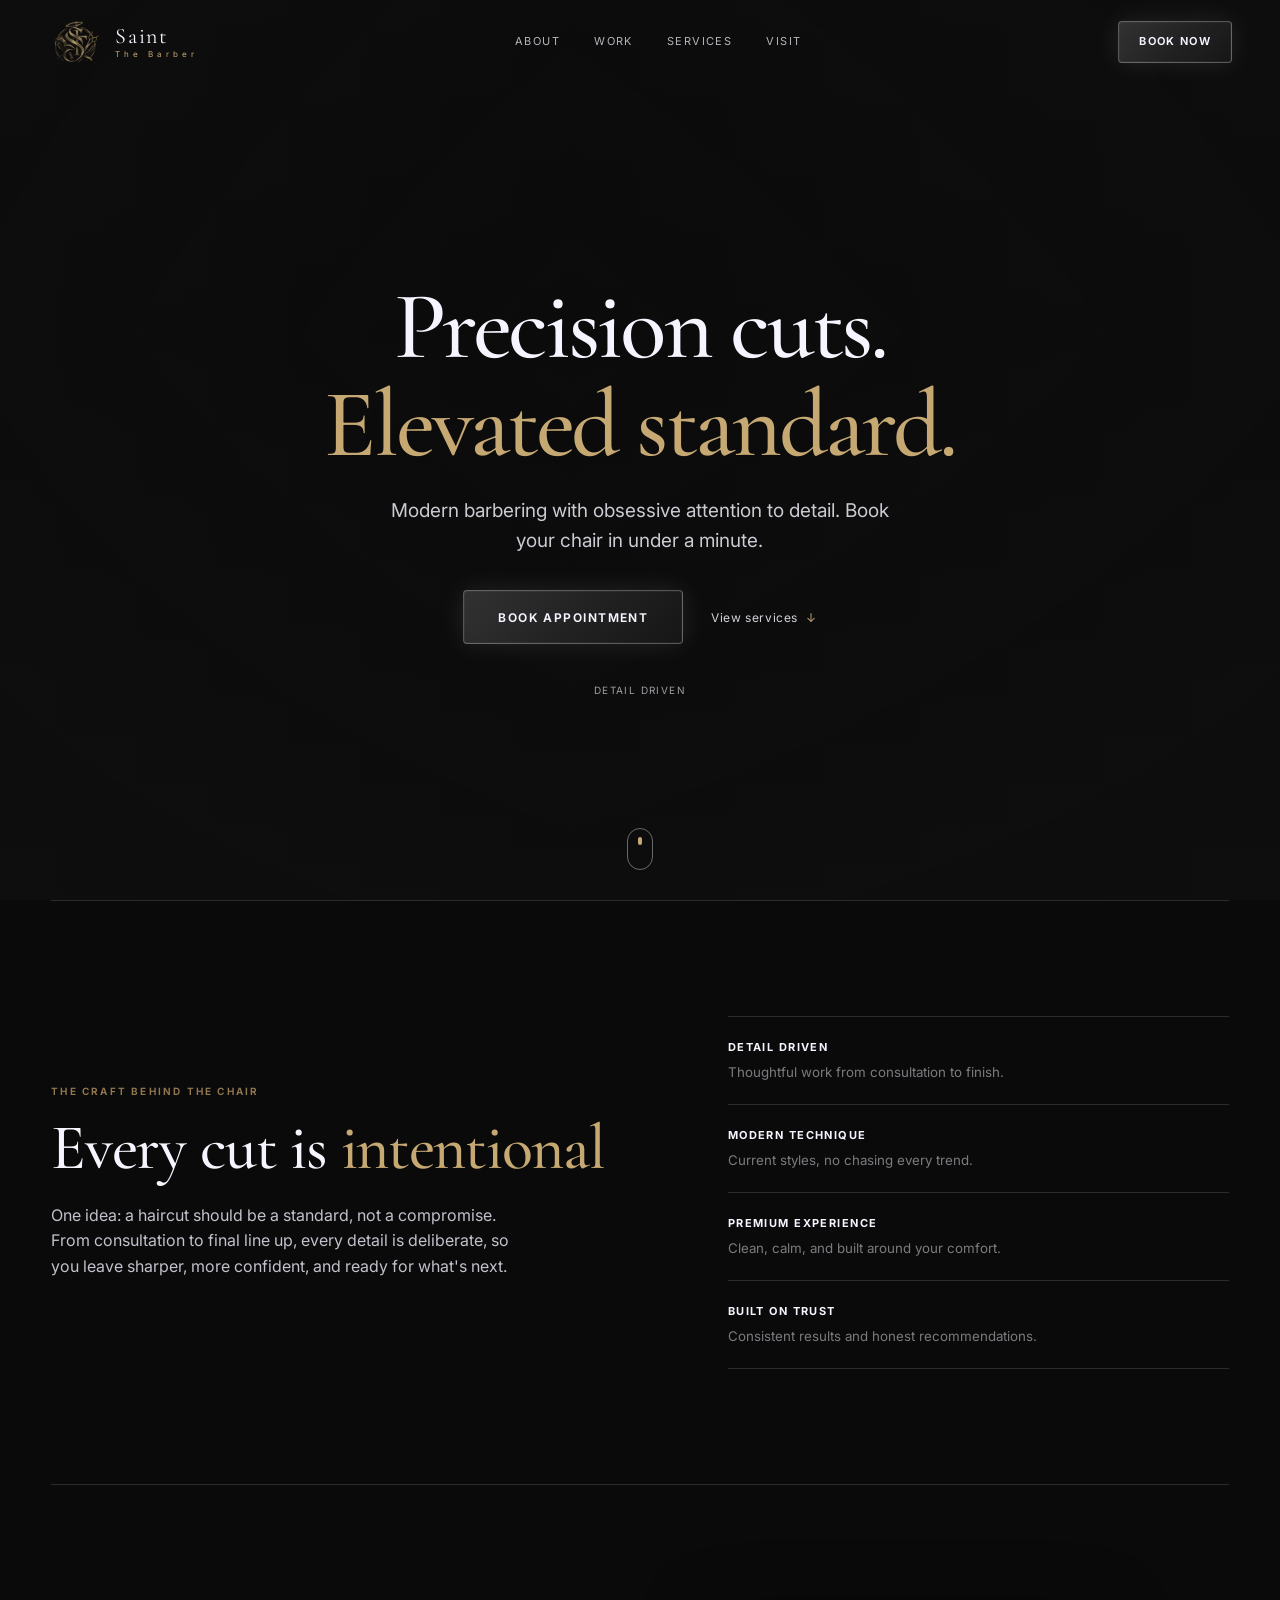
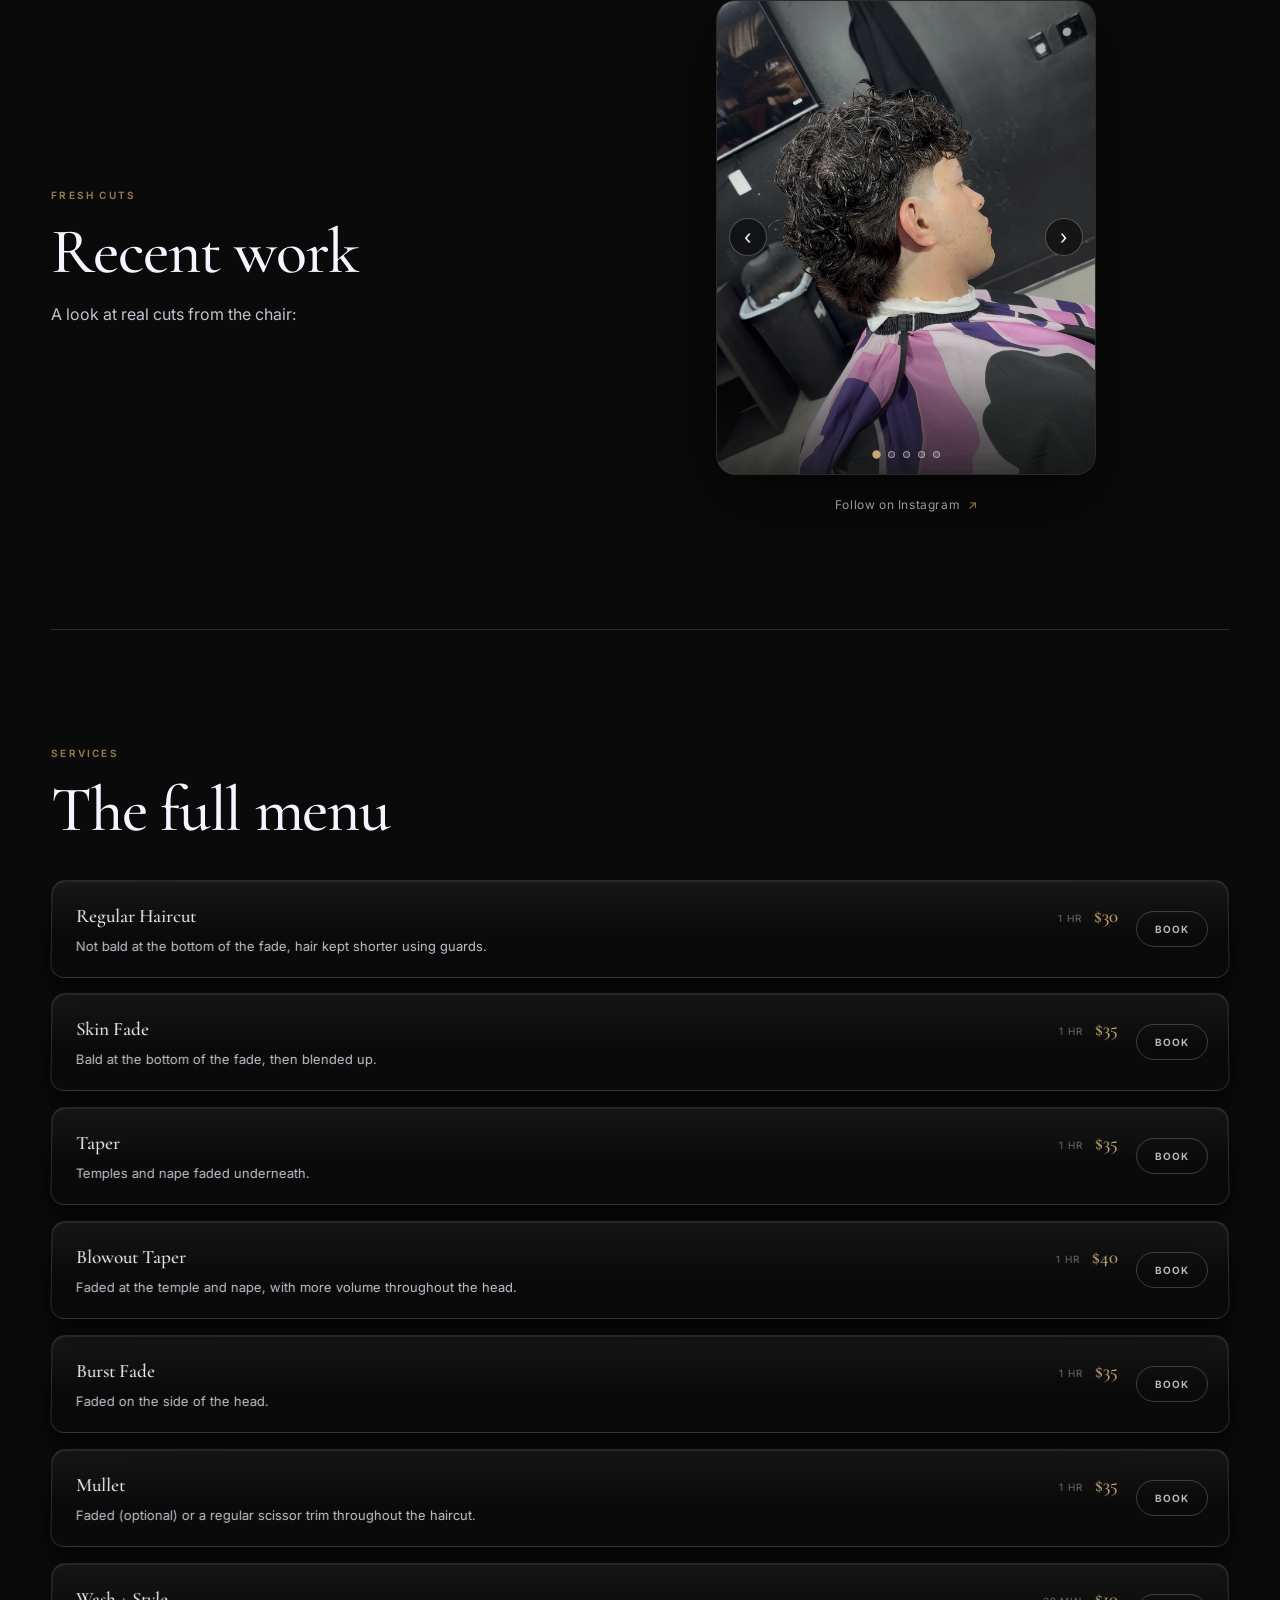
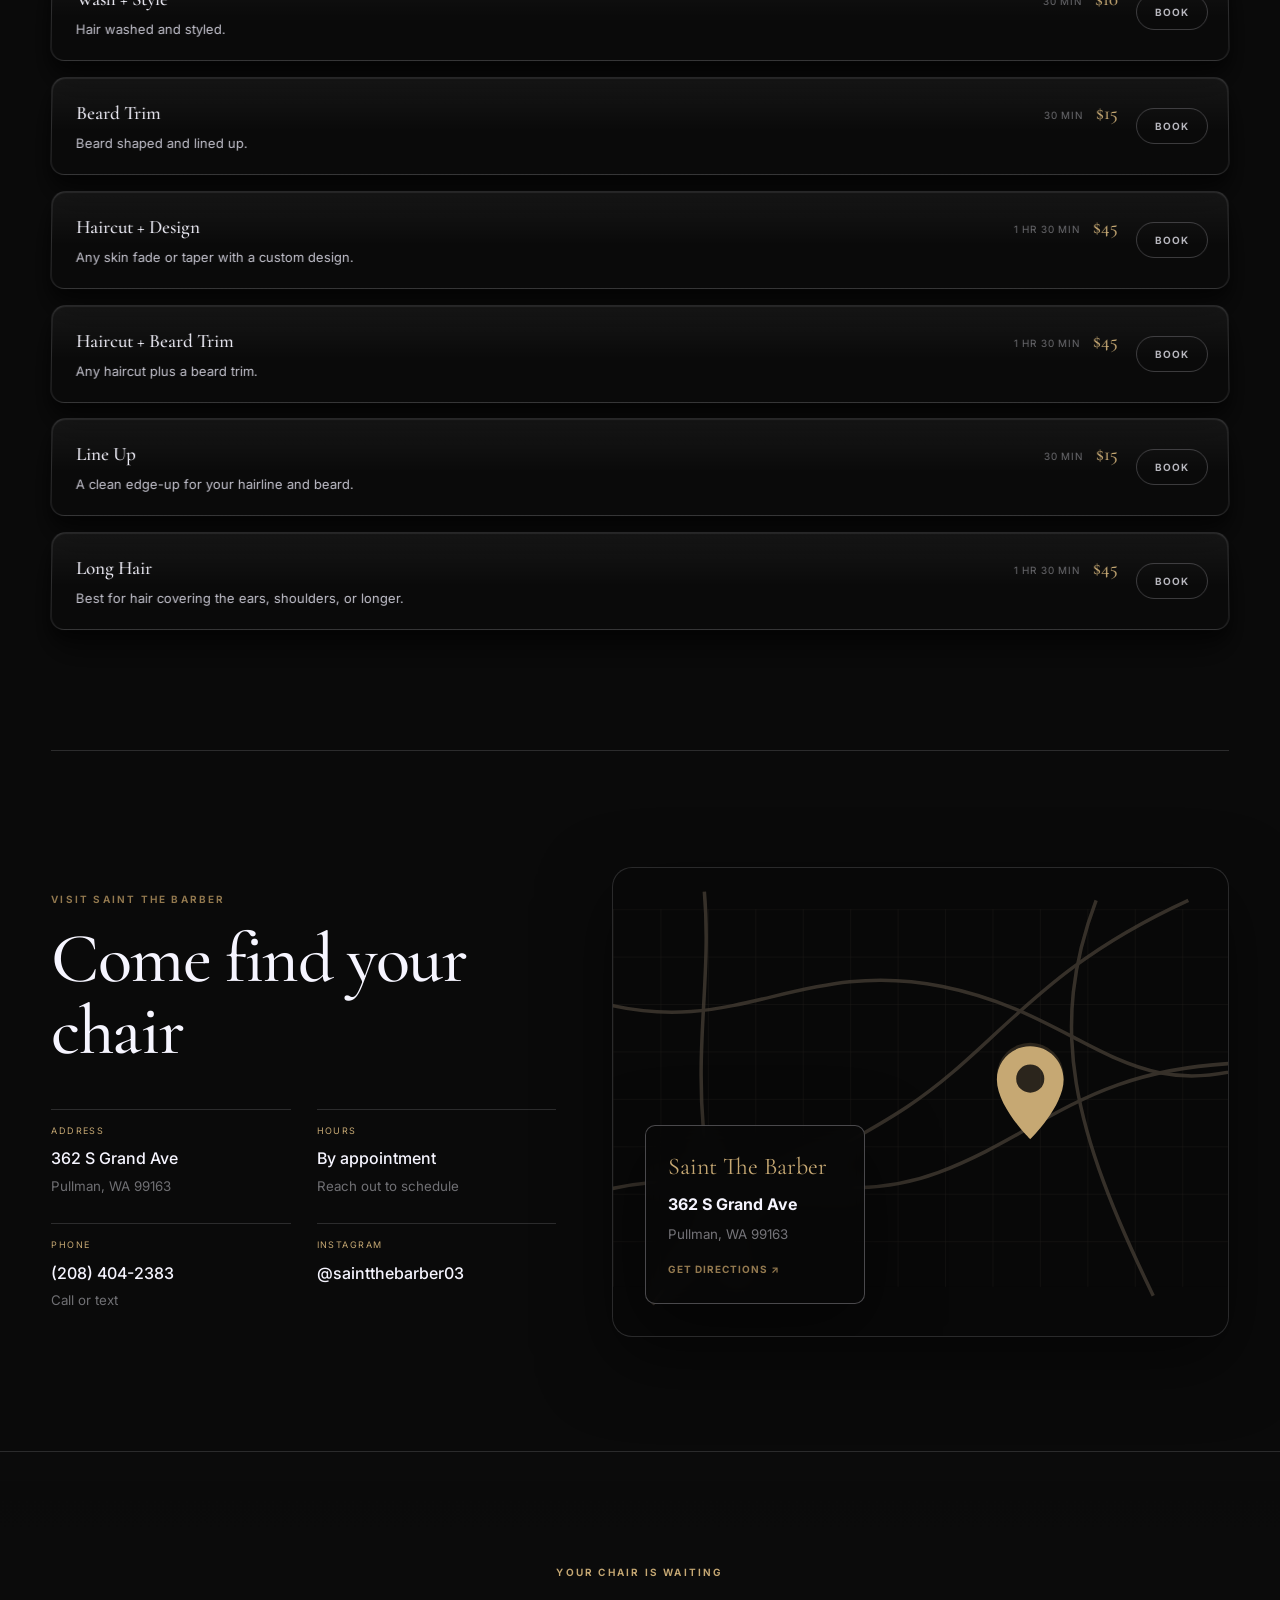
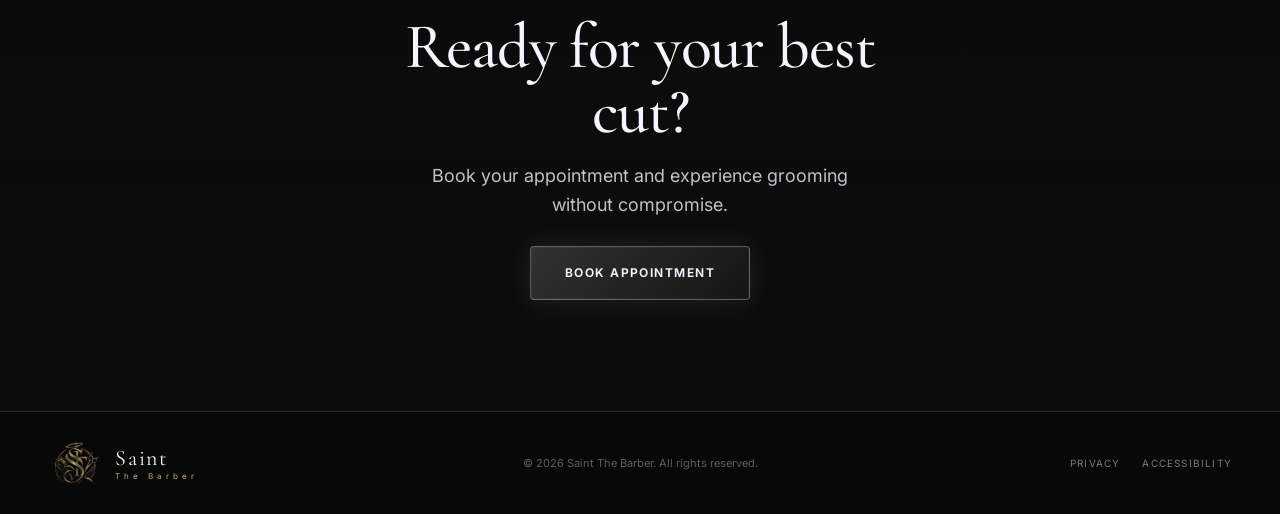
==== commit 63d8243e: "Remove services section subheading sentence Co-Authored-By: Claude Sonnet 5 <noreply@anthropic.com>" ====
--- a/index.html
+++ b/index.html
@@ -144,7 +144,6 @@
         <p class="eyebrow">Services</p>
         <h2 id="services-title">The full menu</h2>
       </div>
-      <p>Every cut, trim, and add on. Real prices, real times.</p>
     </div>
 
     <ul class="service-list reveal">
--- a/css/styles.css
+++ b/css/styles.css
@@ -138,6 +138,7 @@
   transition: transform .5s cubic-bezier(.2, .7, .2, 1);
   will-change: transform;
 }
+.tilt-media.tracking { transition: transform 0s linear; }
 
 .hero-content { position: relative; z-index: 2; max-width: 760px; padding: 140px 24px 64px; }
 .hero h1 { font-size: clamp(48px, 8vw, 96px); letter-spacing: -.03em; margin-bottom: 22px; }
@@ -189,15 +190,23 @@
   transition: transform .25s var(--ease), background .3s var(--ease), border-color .3s var(--ease), box-shadow .3s var(--ease);
 }
 .service-row.tilt {
-  transform: perspective(900px) translateY(var(--lift, -5px)) rotateX(var(--rx, 3deg)) rotateY(var(--ry, 0deg));
+  transform: perspective(1400px) translateY(var(--lift, -5px)) rotateX(var(--rx, 2deg)) rotateY(var(--ry, 0deg));
   transition: transform .5s cubic-bezier(.2, .7, .2, 1), background .3s var(--ease), border-color .3s var(--ease), box-shadow .3s var(--ease);
+}
+/* While the pointer/touch is actively moving over the row, updates apply
+   instantly (no transform transition) -- see tilt.js for why animating a
+   combined rotateX+rotateY change can otherwise flash through a warped
+   in-between orientation. The transition comes back for the spring-back
+   to flat once contact ends. */
+.service-row.tilt.tracking {
+  transition: transform 0s linear, background .3s var(--ease), border-color .3s var(--ease), box-shadow .3s var(--ease);
 }
 .service-row:hover {
   --lift: -10px;
   background: rgba(var(--accent-rgb), .06); border-color: rgba(var(--accent-rgb), .4);
   box-shadow: 0 32px 52px rgba(0, 0, 0, .6), 0 12px 20px rgba(0, 0, 0, .4), 0 0 26px rgba(var(--accent-rgb), .16), 0 1px 0 rgba(255, 255, 255, .08) inset;
 }
-.service-row.tilt:hover { transform: perspective(900px) translateY(var(--lift, -10px)) rotateX(var(--rx, 0deg)) rotateY(var(--ry, 0deg)); }
+.service-row.tilt:hover { transform: perspective(1400px) translateY(var(--lift, -10px)) rotateX(var(--rx, 0deg)) rotateY(var(--ry, 0deg)); }
 .service-row::after {
   content: ''; position: absolute; left: 0; top: 14px; bottom: 14px; width: 3px;
   border-radius: 0 3px 3px 0;
@@ -331,6 +340,7 @@
   transition: transform .5s cubic-bezier(.2, .7, .2, 1);
   will-change: transform;
 }
+.tilt.tracking { transition: transform 0s linear; }
 .tilt::before {
   content: '';
   position: absolute; inset: 0; z-index: 2; border-radius: inherit;
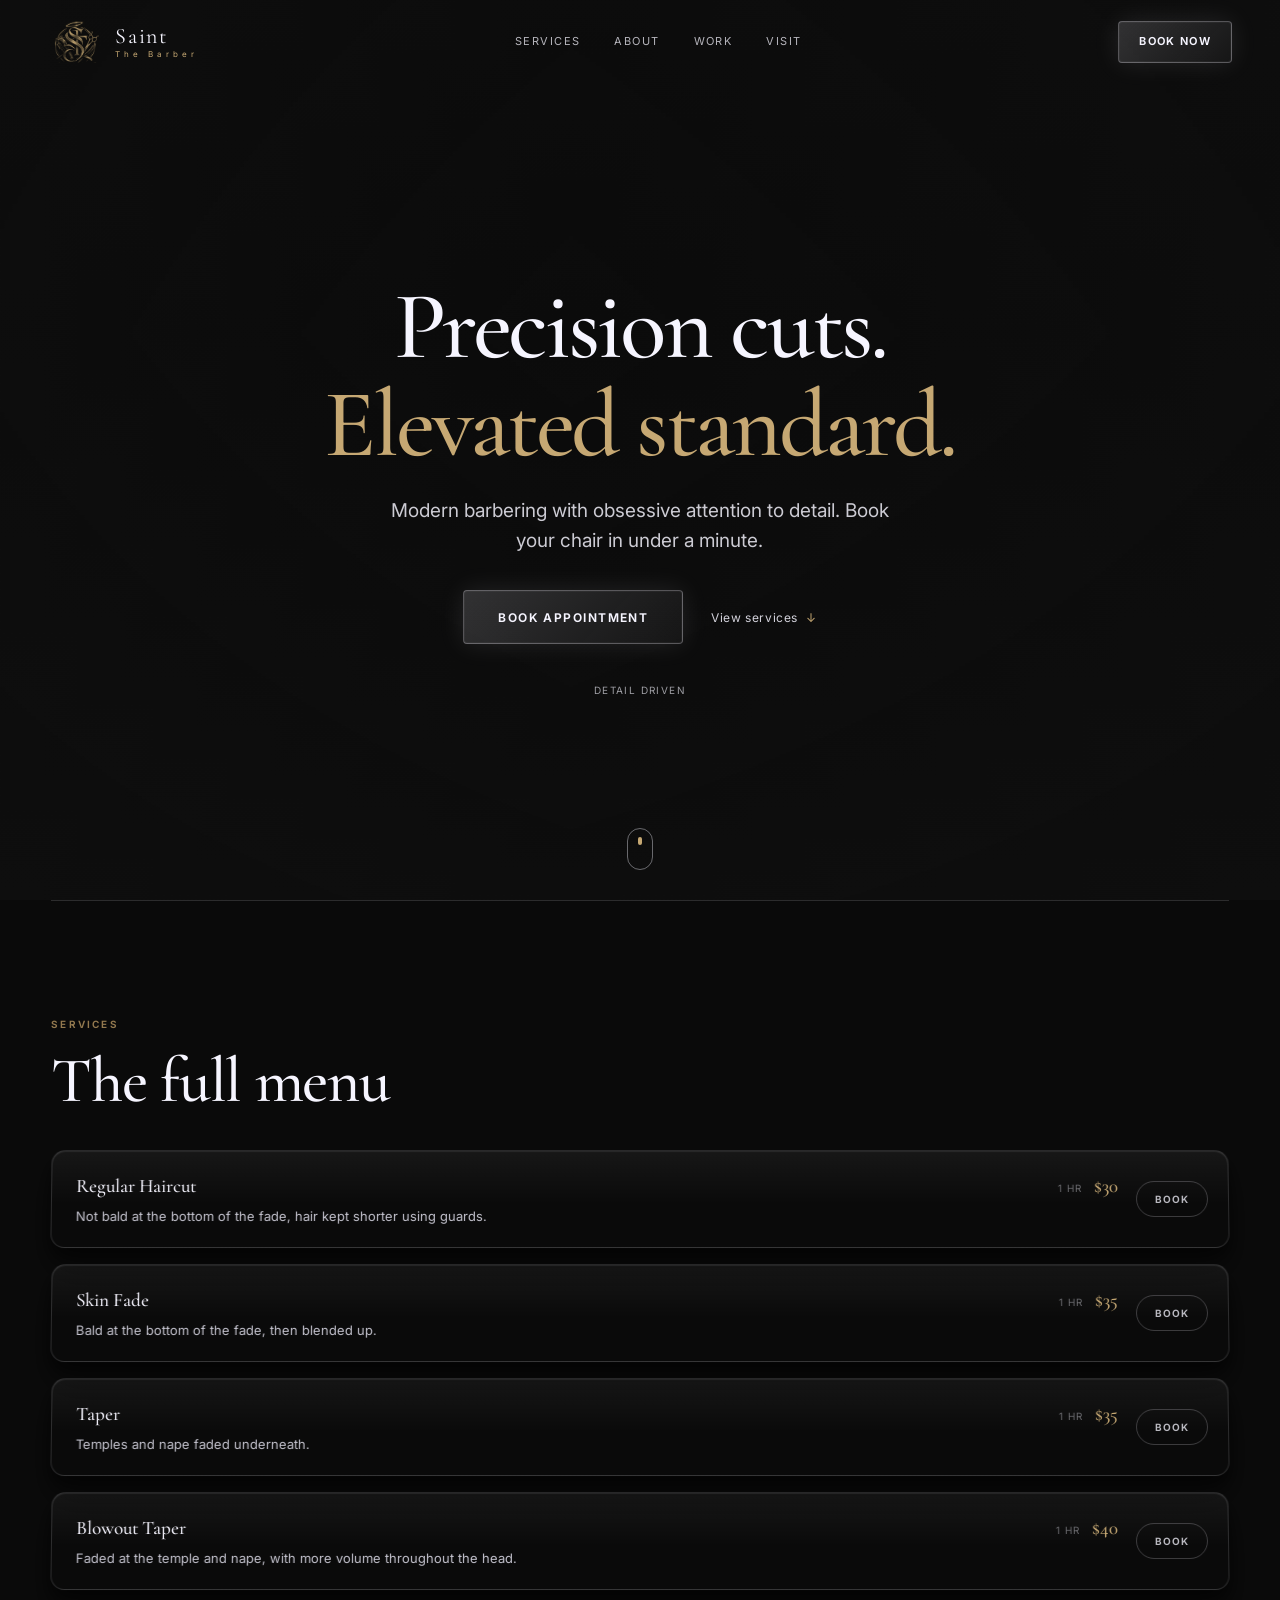
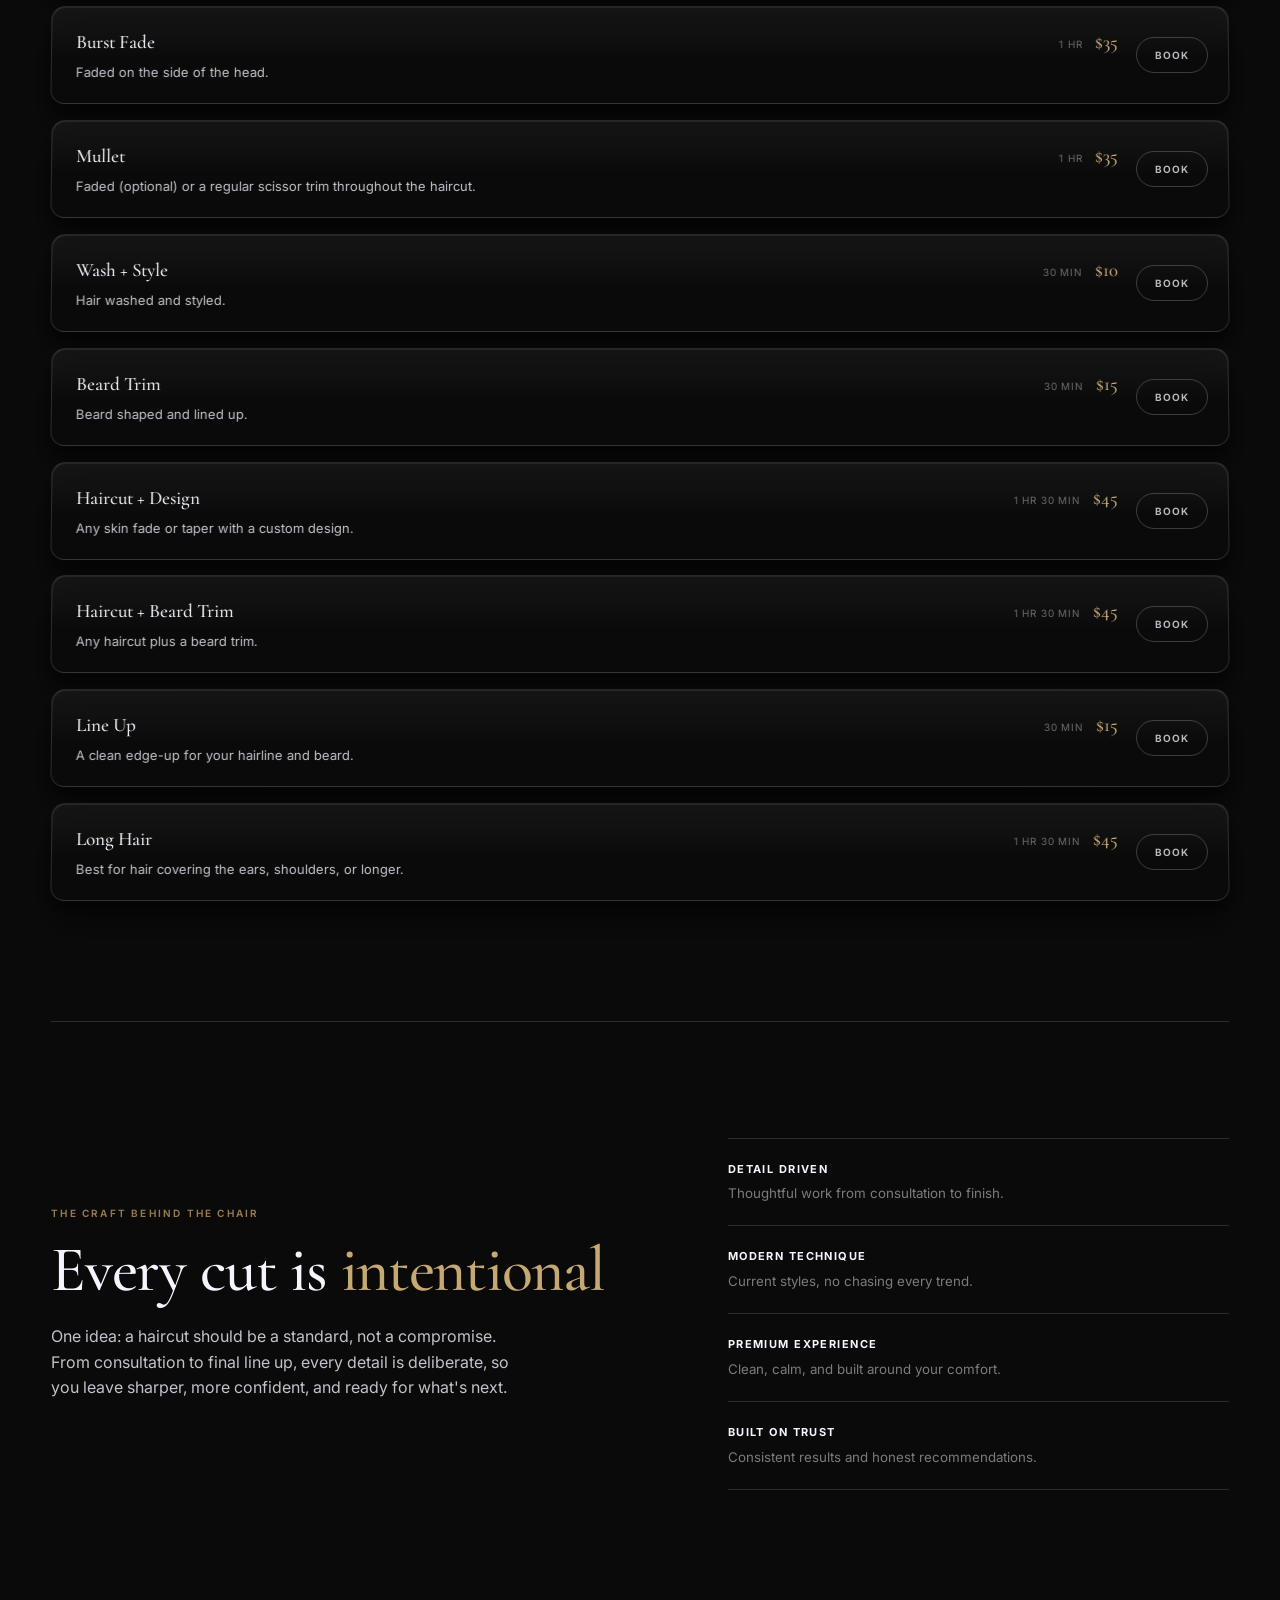
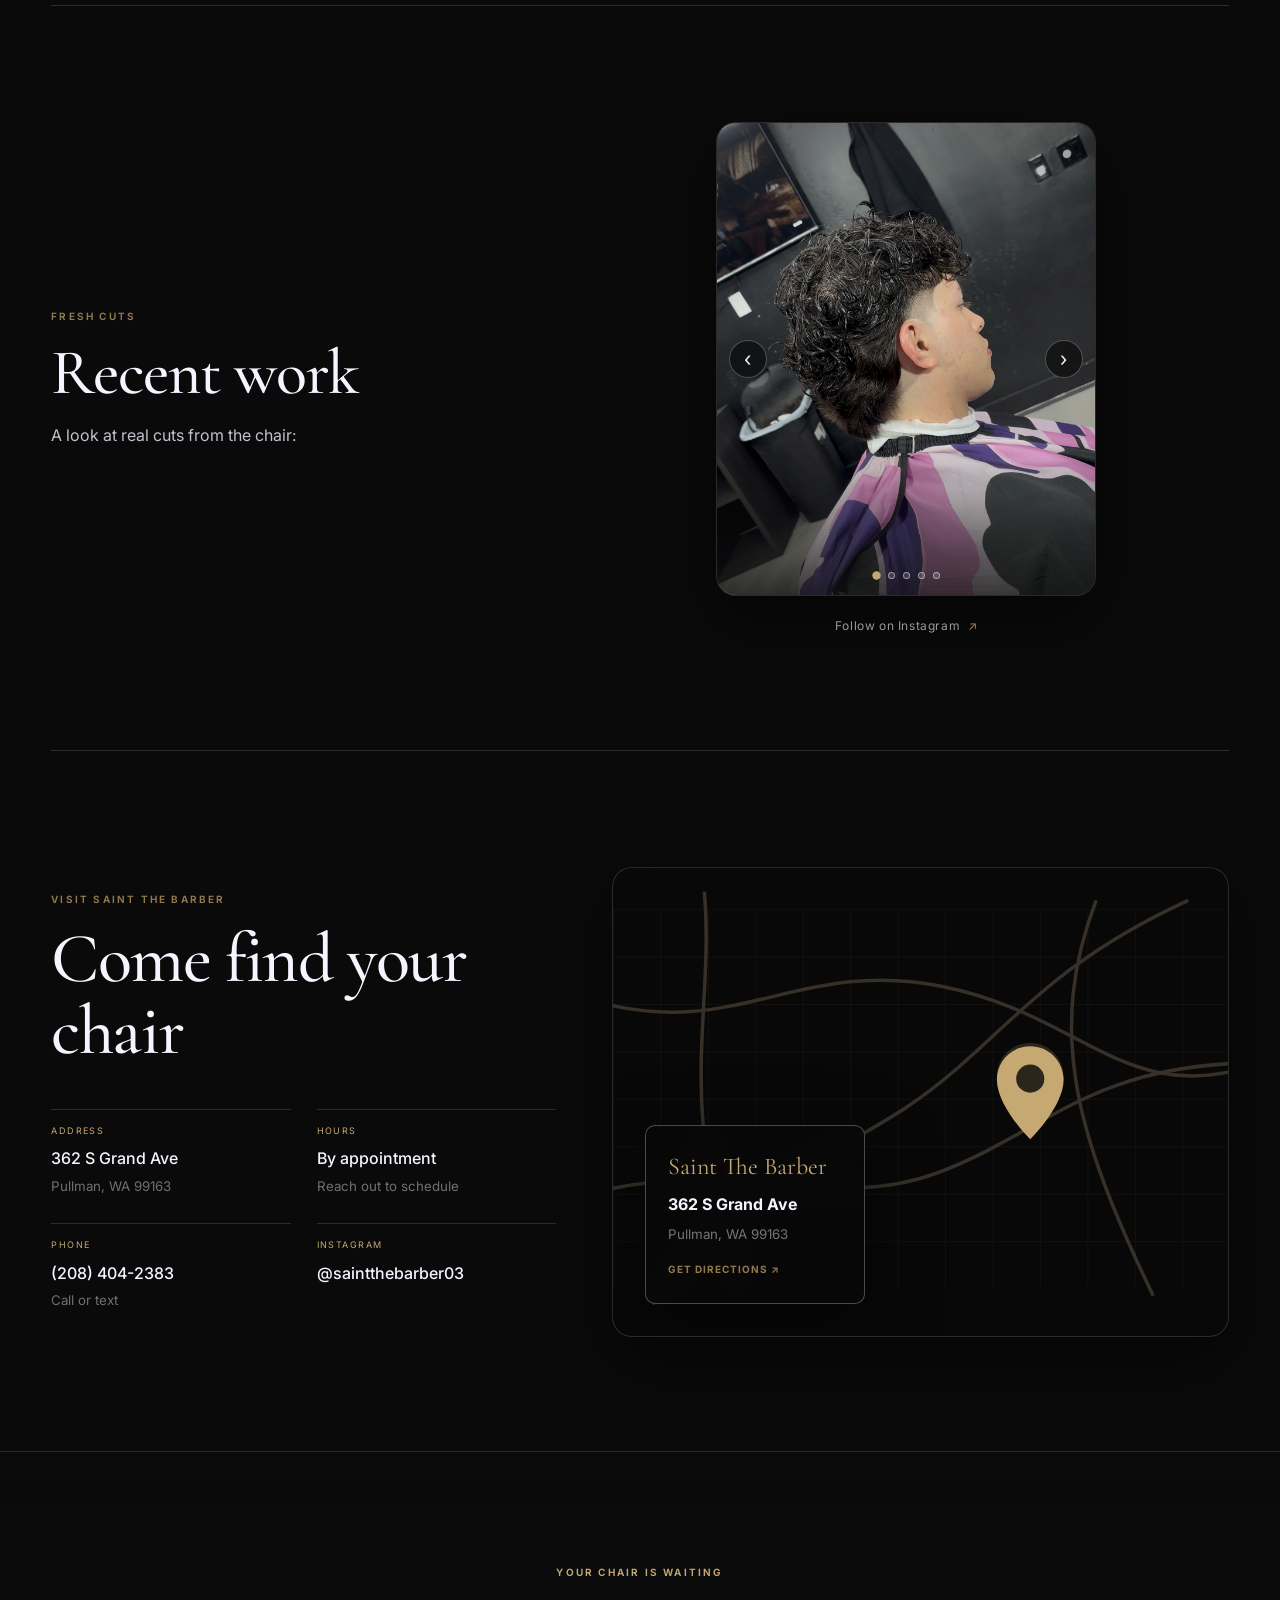
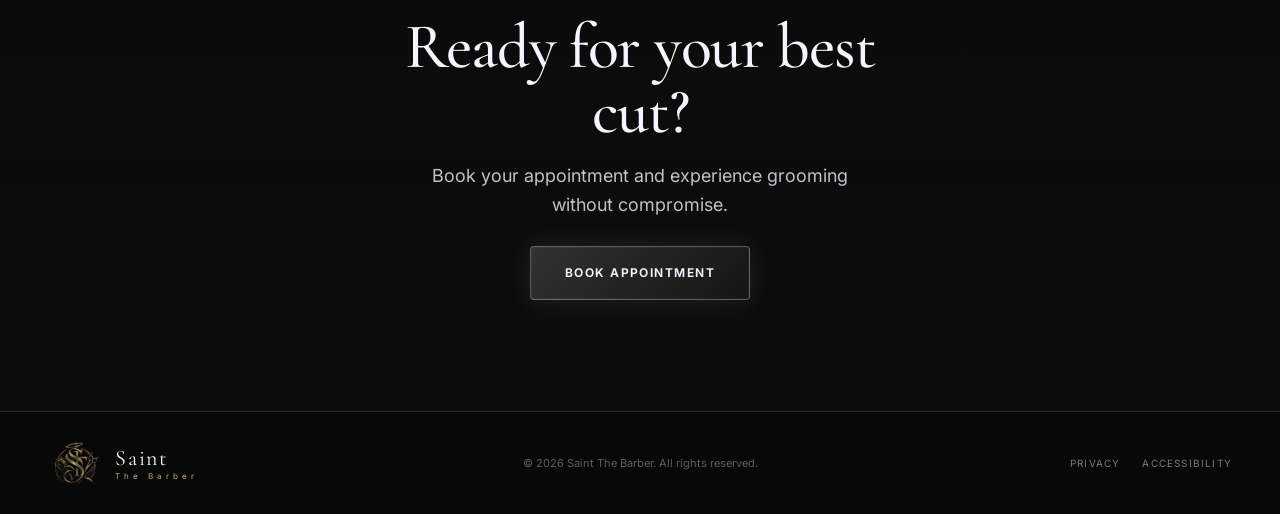
==== commit f68eec9c: "Move Services above About Reorder page sections to Hero, Services, About, Work, Visit, Booking. Upda" ====
--- a/index.html
+++ b/index.html
@@ -36,9 +36,9 @@
   </button>
 
   <nav class="site-nav" id="site-nav" aria-label="Primary">
+    <a href="#services">Services</a>
     <a href="#about">About</a>
     <a href="#work">Work</a>
-    <a href="#services">Services</a>
     <a href="#visit">Visit</a>
   </nav>
 
@@ -69,7 +69,176 @@
       </ul>
     </div>
 
-    <a class="scroll-cue" href="#about" aria-label="Scroll to learn more"><span></span></a>
+    <a class="scroll-cue" href="#services" aria-label="Scroll to learn more"><span></span></a>
+  </section>
+
+  <!-- ============ SERVICES ============ -->
+  <section class="section services" id="services" aria-labelledby="services-title">
+    <div class="section-heading reveal">
+      <div>
+        <p class="eyebrow">Services</p>
+        <h2 id="services-title">The full menu</h2>
+      </div>
+    </div>
+
+    <ul class="service-list reveal">
+        <li class="service-row">
+          <div class="service-row-body">
+            <div class="service-row-heading">
+              <strong>Regular Haircut</strong>
+              <span class="service-row-meta">
+                <span class="service-row-time">1 hr</span>
+                <b class="service-row-price">$30</b>
+              </span>
+            </div>
+            <p class="service-row-desc">Not bald at the bottom of the fade, hair kept shorter using guards.</p>
+          </div>
+          <a class="service-row-book" href="#booking" aria-label="Book Regular Haircut">Book</a>
+        </li>
+        <li class="service-row">
+          <div class="service-row-body">
+            <div class="service-row-heading">
+              <strong>Skin Fade</strong>
+              <span class="service-row-meta">
+                <span class="service-row-time">1 hr</span>
+                <b class="service-row-price">$35</b>
+              </span>
+            </div>
+            <p class="service-row-desc">Bald at the bottom of the fade, then blended up.</p>
+          </div>
+          <a class="service-row-book" href="#booking" aria-label="Book Skin Fade">Book</a>
+        </li>
+        <li class="service-row">
+          <div class="service-row-body">
+            <div class="service-row-heading">
+              <strong>Taper</strong>
+              <span class="service-row-meta">
+                <span class="service-row-time">1 hr</span>
+                <b class="service-row-price">$35</b>
+              </span>
+            </div>
+            <p class="service-row-desc">Temples and nape faded underneath.</p>
+          </div>
+          <a class="service-row-book" href="#booking" aria-label="Book Taper">Book</a>
+        </li>
+        <li class="service-row">
+          <div class="service-row-body">
+            <div class="service-row-heading">
+              <strong>Blowout Taper</strong>
+              <span class="service-row-meta">
+                <span class="service-row-time">1 hr</span>
+                <b class="service-row-price">$40</b>
+              </span>
+            </div>
+            <p class="service-row-desc">Faded at the temple and nape, with more volume throughout the head.</p>
+          </div>
+          <a class="service-row-book" href="#booking" aria-label="Book Blowout Taper">Book</a>
+        </li>
+        <li class="service-row">
+          <div class="service-row-body">
+            <div class="service-row-heading">
+              <strong>Burst Fade</strong>
+              <span class="service-row-meta">
+                <span class="service-row-time">1 hr</span>
+                <b class="service-row-price">$35</b>
+              </span>
+            </div>
+            <p class="service-row-desc">Faded on the side of the head.</p>
+          </div>
+          <a class="service-row-book" href="#booking" aria-label="Book Burst Fade">Book</a>
+        </li>
+        <li class="service-row">
+          <div class="service-row-body">
+            <div class="service-row-heading">
+              <strong>Mullet</strong>
+              <span class="service-row-meta">
+                <span class="service-row-time">1 hr</span>
+                <b class="service-row-price">$35</b>
+              </span>
+            </div>
+            <p class="service-row-desc">Faded (optional) or a regular scissor trim throughout the haircut.</p>
+          </div>
+          <a class="service-row-book" href="#booking" aria-label="Book Mullet">Book</a>
+        </li>
+        <li class="service-row">
+          <div class="service-row-body">
+            <div class="service-row-heading">
+              <strong>Wash + Style</strong>
+              <span class="service-row-meta">
+                <span class="service-row-time">30 min</span>
+                <b class="service-row-price">$10</b>
+              </span>
+            </div>
+            <p class="service-row-desc">Hair washed and styled.</p>
+          </div>
+          <a class="service-row-book" href="#booking" aria-label="Book Wash + Style">Book</a>
+        </li>
+        <li class="service-row">
+          <div class="service-row-body">
+            <div class="service-row-heading">
+              <strong>Beard Trim</strong>
+              <span class="service-row-meta">
+                <span class="service-row-time">30 min</span>
+                <b class="service-row-price">$15</b>
+              </span>
+            </div>
+            <p class="service-row-desc">Beard shaped and lined up.</p>
+          </div>
+          <a class="service-row-book" href="#booking" aria-label="Book Beard Trim">Book</a>
+        </li>
+        <li class="service-row">
+          <div class="service-row-body">
+            <div class="service-row-heading">
+              <strong>Haircut + Design</strong>
+              <span class="service-row-meta">
+                <span class="service-row-time">1 hr 30 min</span>
+                <b class="service-row-price">$45</b>
+              </span>
+            </div>
+            <p class="service-row-desc">Any skin fade or taper with a custom design.</p>
+          </div>
+          <a class="service-row-book" href="#booking" aria-label="Book Haircut + Design">Book</a>
+        </li>
+        <li class="service-row">
+          <div class="service-row-body">
+            <div class="service-row-heading">
+              <strong>Haircut + Beard Trim</strong>
+              <span class="service-row-meta">
+                <span class="service-row-time">1 hr 30 min</span>
+                <b class="service-row-price">$45</b>
+              </span>
+            </div>
+            <p class="service-row-desc">Any haircut plus a beard trim.</p>
+          </div>
+          <a class="service-row-book" href="#booking" aria-label="Book Haircut + Beard Trim">Book</a>
+        </li>
+        <li class="service-row">
+          <div class="service-row-body">
+            <div class="service-row-heading">
+              <strong>Line Up</strong>
+              <span class="service-row-meta">
+                <span class="service-row-time">30 min</span>
+                <b class="service-row-price">$15</b>
+              </span>
+            </div>
+            <p class="service-row-desc">A clean edge-up for your hairline and beard.</p>
+          </div>
+          <a class="service-row-book" href="#booking" aria-label="Book Line Up">Book</a>
+        </li>
+        <li class="service-row">
+          <div class="service-row-body">
+            <div class="service-row-heading">
+              <strong>Long Hair</strong>
+              <span class="service-row-meta">
+                <span class="service-row-time">1 hr 30 min</span>
+                <b class="service-row-price">$45</b>
+              </span>
+            </div>
+            <p class="service-row-desc">Best for hair covering the ears, shoulders, or longer.</p>
+          </div>
+          <a class="service-row-book" href="#booking" aria-label="Book Long Hair">Book</a>
+        </li>
+      </ul>
   </section>
 
   <!-- ============ ABOUT ============ -->
@@ -135,175 +304,6 @@
 
       <a class="text-link work-instagram-link" href="https://instagram.com/saintthebarber03" target="_blank" rel="noopener">Follow on Instagram <span aria-hidden="true">&#8599;</span></a>
     </div>
-  </section>
-
-  <!-- ============ SERVICES ============ -->
-  <section class="section services" id="services" aria-labelledby="services-title">
-    <div class="section-heading reveal">
-      <div>
-        <p class="eyebrow">Services</p>
-        <h2 id="services-title">The full menu</h2>
-      </div>
-    </div>
-
-    <ul class="service-list reveal">
-        <li class="service-row">
-          <div class="service-row-body">
-            <div class="service-row-heading">
-              <strong>Regular Haircut</strong>
-              <span class="service-row-meta">
-                <span class="service-row-time">1 hr</span>
-                <b class="service-row-price">$30</b>
-              </span>
-            </div>
-            <p class="service-row-desc">Not bald at the bottom of the fade, hair kept shorter using guards.</p>
-          </div>
-          <a class="service-row-book" href="#booking" aria-label="Book Regular Haircut">Book</a>
-        </li>
-        <li class="service-row">
-          <div class="service-row-body">
-            <div class="service-row-heading">
-              <strong>Skin Fade</strong>
-              <span class="service-row-meta">
-                <span class="service-row-time">1 hr</span>
-                <b class="service-row-price">$35</b>
-              </span>
-            </div>
-            <p class="service-row-desc">Bald at the bottom of the fade, then blended up.</p>
-          </div>
-          <a class="service-row-book" href="#booking" aria-label="Book Skin Fade">Book</a>
-        </li>
-        <li class="service-row">
-          <div class="service-row-body">
-            <div class="service-row-heading">
-              <strong>Taper</strong>
-              <span class="service-row-meta">
-                <span class="service-row-time">1 hr</span>
-                <b class="service-row-price">$35</b>
-              </span>
-            </div>
-            <p class="service-row-desc">Temples and nape faded underneath.</p>
-          </div>
-          <a class="service-row-book" href="#booking" aria-label="Book Taper">Book</a>
-        </li>
-        <li class="service-row">
-          <div class="service-row-body">
-            <div class="service-row-heading">
-              <strong>Blowout Taper</strong>
-              <span class="service-row-meta">
-                <span class="service-row-time">1 hr</span>
-                <b class="service-row-price">$40</b>
-              </span>
-            </div>
-            <p class="service-row-desc">Faded at the temple and nape, with more volume throughout the head.</p>
-          </div>
-          <a class="service-row-book" href="#booking" aria-label="Book Blowout Taper">Book</a>
-        </li>
-        <li class="service-row">
-          <div class="service-row-body">
-            <div class="service-row-heading">
-              <strong>Burst Fade</strong>
-              <span class="service-row-meta">
-                <span class="service-row-time">1 hr</span>
-                <b class="service-row-price">$35</b>
-              </span>
-            </div>
-            <p class="service-row-desc">Faded on the side of the head.</p>
-          </div>
-          <a class="service-row-book" href="#booking" aria-label="Book Burst Fade">Book</a>
-        </li>
-        <li class="service-row">
-          <div class="service-row-body">
-            <div class="service-row-heading">
-              <strong>Mullet</strong>
-              <span class="service-row-meta">
-                <span class="service-row-time">1 hr</span>
-                <b class="service-row-price">$35</b>
-              </span>
-            </div>
-            <p class="service-row-desc">Faded (optional) or a regular scissor trim throughout the haircut.</p>
-          </div>
-          <a class="service-row-book" href="#booking" aria-label="Book Mullet">Book</a>
-        </li>
-        <li class="service-row">
-          <div class="service-row-body">
-            <div class="service-row-heading">
-              <strong>Wash + Style</strong>
-              <span class="service-row-meta">
-                <span class="service-row-time">30 min</span>
-                <b class="service-row-price">$10</b>
-              </span>
-            </div>
-            <p class="service-row-desc">Hair washed and styled.</p>
-          </div>
-          <a class="service-row-book" href="#booking" aria-label="Book Wash + Style">Book</a>
-        </li>
-        <li class="service-row">
-          <div class="service-row-body">
-            <div class="service-row-heading">
-              <strong>Beard Trim</strong>
-              <span class="service-row-meta">
-                <span class="service-row-time">30 min</span>
-                <b class="service-row-price">$15</b>
-              </span>
-            </div>
-            <p class="service-row-desc">Beard shaped and lined up.</p>
-          </div>
-          <a class="service-row-book" href="#booking" aria-label="Book Beard Trim">Book</a>
-        </li>
-        <li class="service-row">
-          <div class="service-row-body">
-            <div class="service-row-heading">
-              <strong>Haircut + Design</strong>
-              <span class="service-row-meta">
-                <span class="service-row-time">1 hr 30 min</span>
-                <b class="service-row-price">$45</b>
-              </span>
-            </div>
-            <p class="service-row-desc">Any skin fade or taper with a custom design.</p>
-          </div>
-          <a class="service-row-book" href="#booking" aria-label="Book Haircut + Design">Book</a>
-        </li>
-        <li class="service-row">
-          <div class="service-row-body">
-            <div class="service-row-heading">
-              <strong>Haircut + Beard Trim</strong>
-              <span class="service-row-meta">
-                <span class="service-row-time">1 hr 30 min</span>
-                <b class="service-row-price">$45</b>
-              </span>
-            </div>
-            <p class="service-row-desc">Any haircut plus a beard trim.</p>
-          </div>
-          <a class="service-row-book" href="#booking" aria-label="Book Haircut + Beard Trim">Book</a>
-        </li>
-        <li class="service-row">
-          <div class="service-row-body">
-            <div class="service-row-heading">
-              <strong>Line Up</strong>
-              <span class="service-row-meta">
-                <span class="service-row-time">30 min</span>
-                <b class="service-row-price">$15</b>
-              </span>
-            </div>
-            <p class="service-row-desc">A clean edge-up for your hairline and beard.</p>
-          </div>
-          <a class="service-row-book" href="#booking" aria-label="Book Line Up">Book</a>
-        </li>
-        <li class="service-row">
-          <div class="service-row-body">
-            <div class="service-row-heading">
-              <strong>Long Hair</strong>
-              <span class="service-row-meta">
-                <span class="service-row-time">1 hr 30 min</span>
-                <b class="service-row-price">$45</b>
-              </span>
-            </div>
-            <p class="service-row-desc">Best for hair covering the ears, shoulders, or longer.</p>
-          </div>
-          <a class="service-row-book" href="#booking" aria-label="Book Long Hair">Book</a>
-        </li>
-      </ul>
   </section>
 
   <!-- ============ VISIT ============ -->
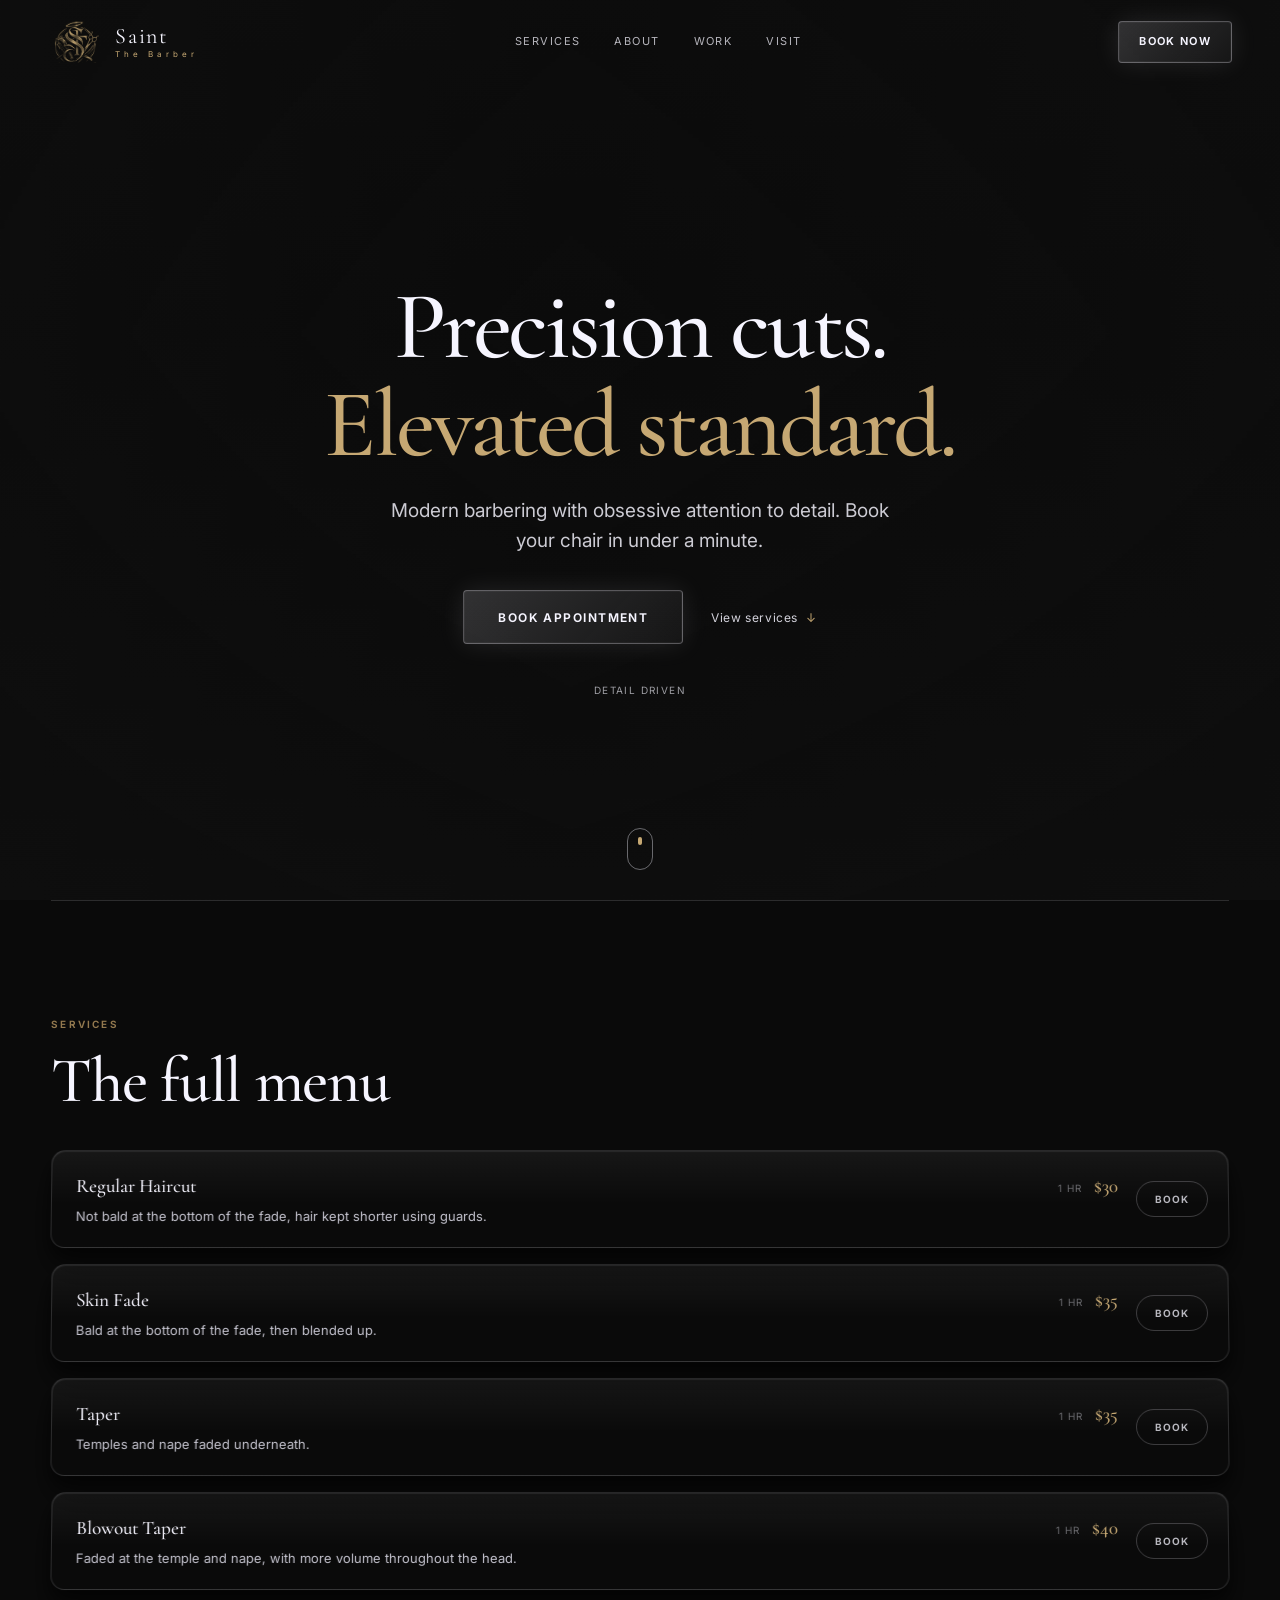
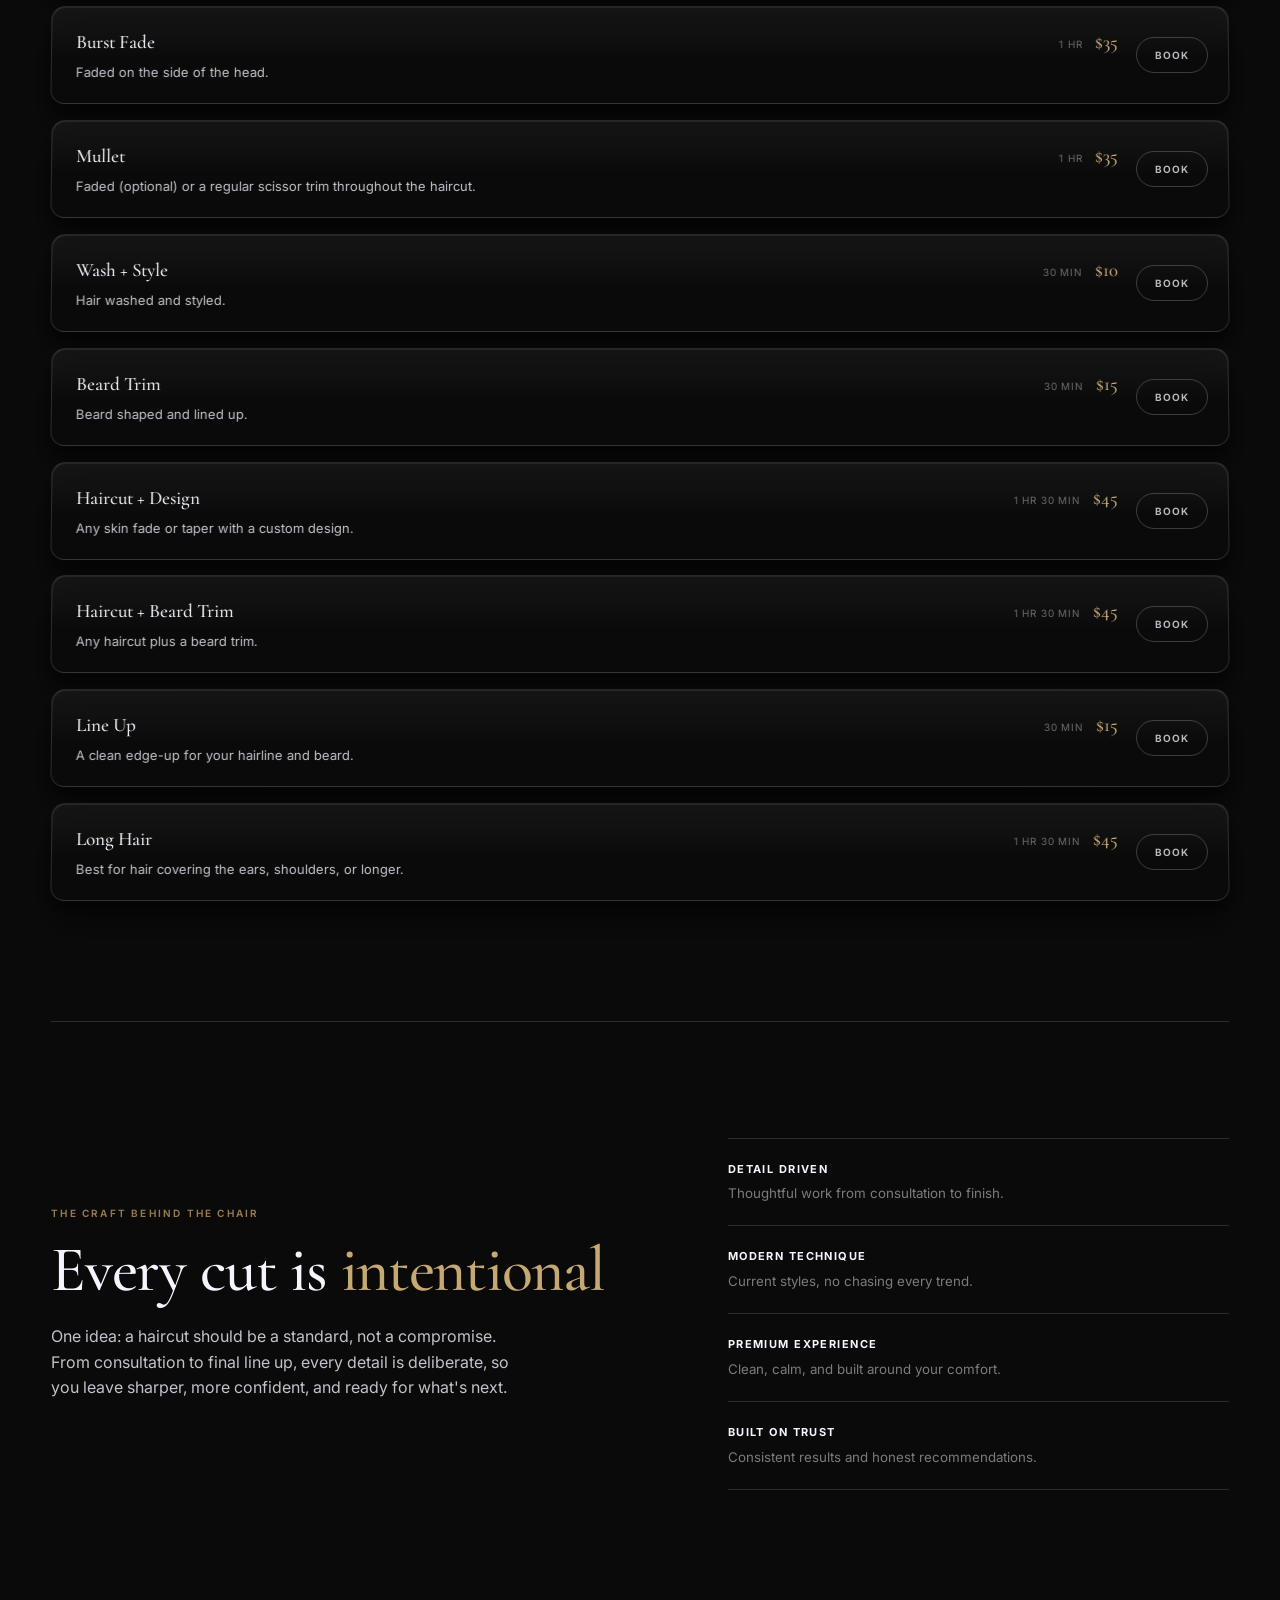
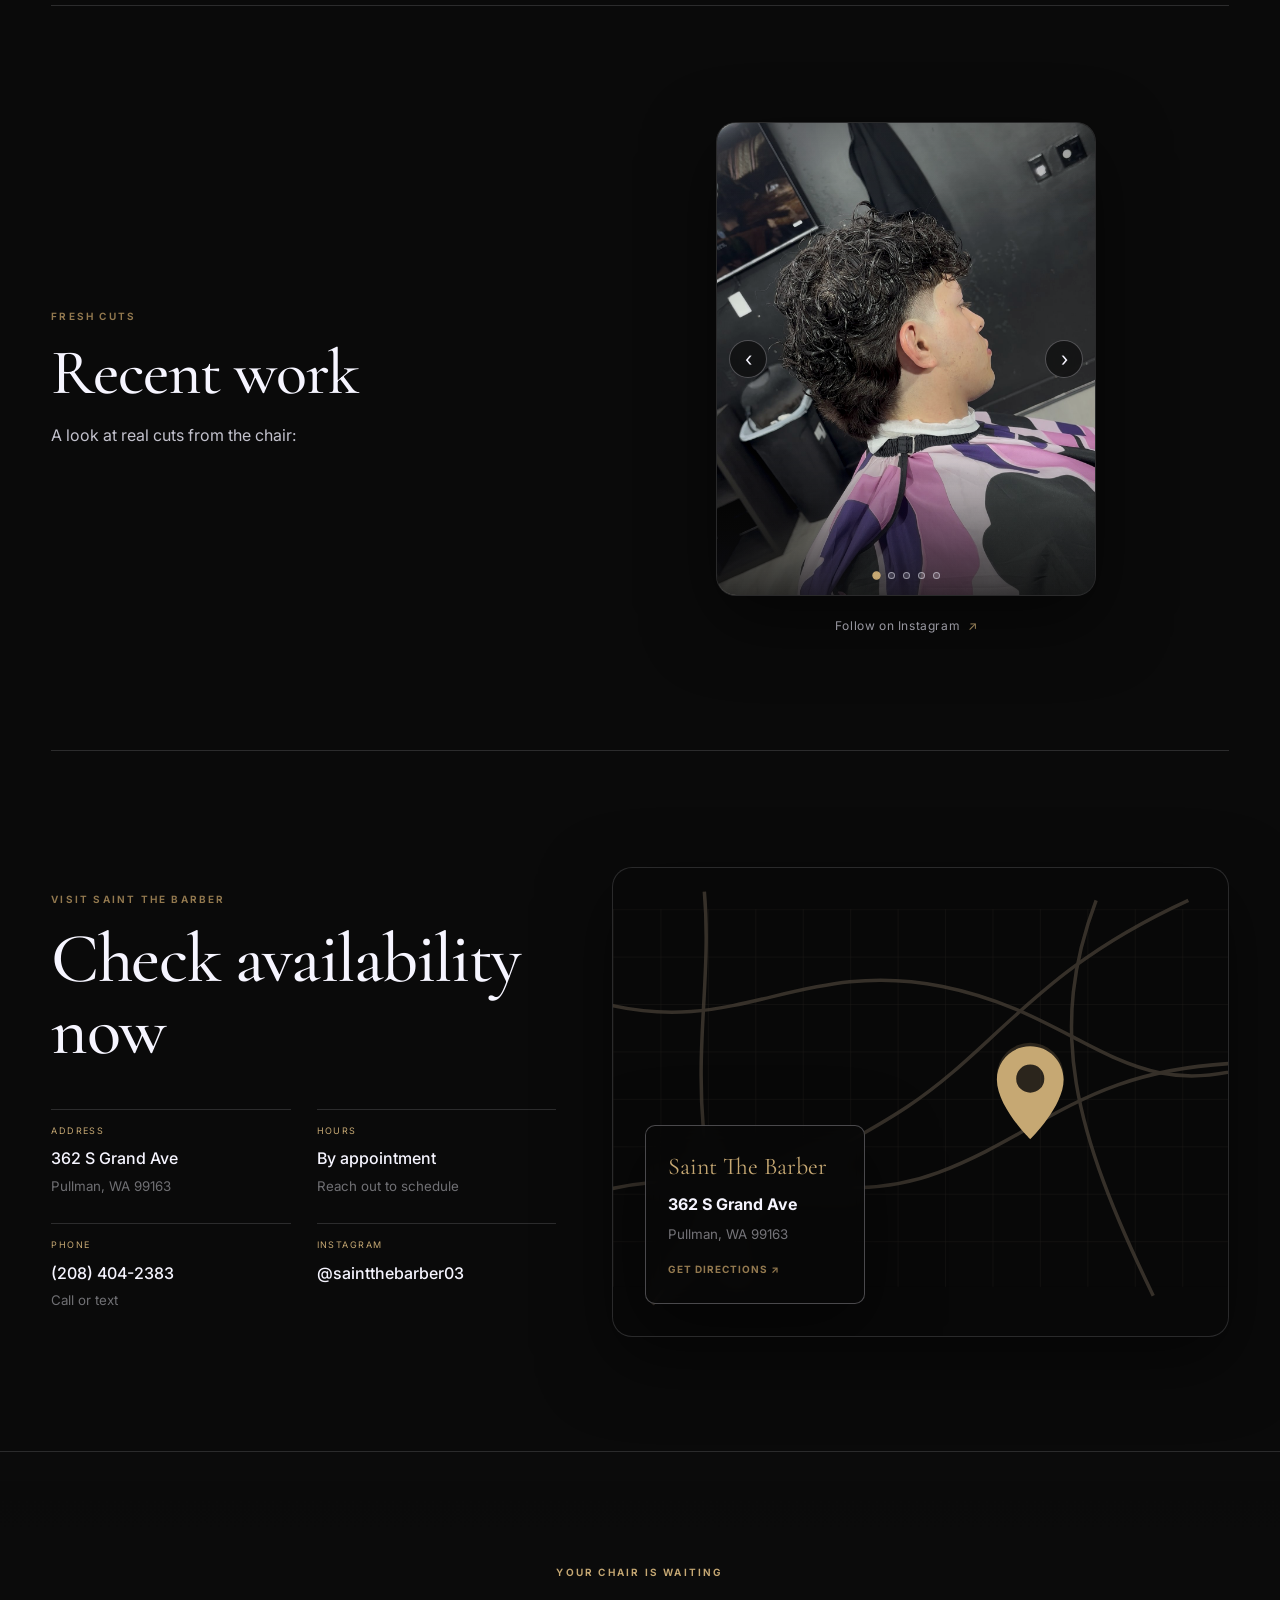
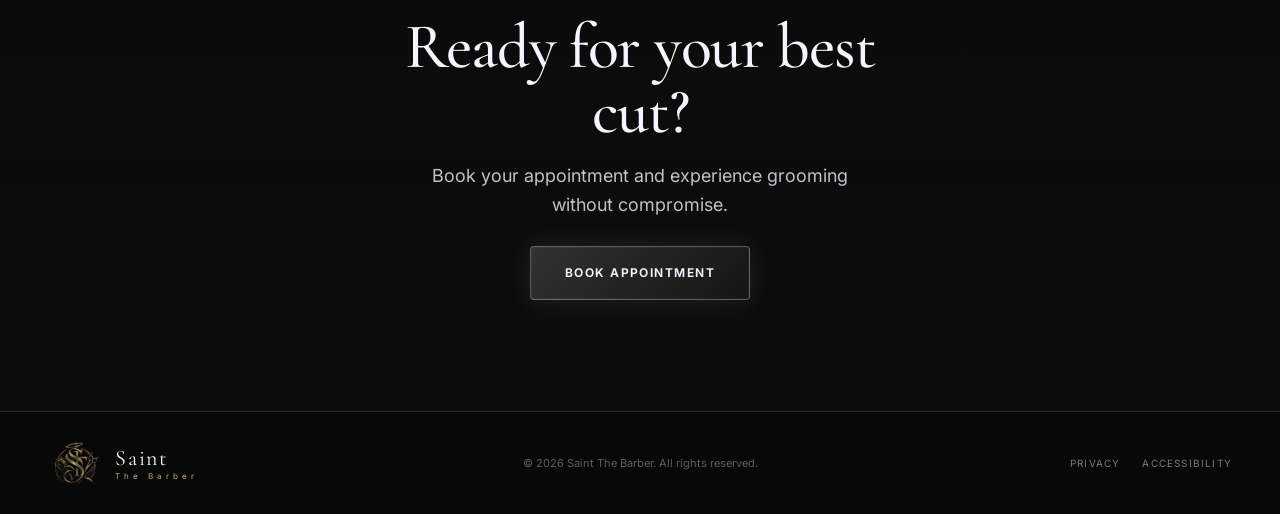
==== commit 64ae5d06: "Change Visit section heading to "Check availability now" Co-Authored-By: Claude Sonnet 5 <noreply@an" ====
--- a/index.html
+++ b/index.html
@@ -310,7 +310,7 @@
   <section class="section visit" id="visit" aria-labelledby="visit-title">
     <div class="visit-copy reveal">
       <p class="eyebrow">Visit Saint The Barber</p>
-      <h2 id="visit-title">Come find your chair</h2>
+      <h2 id="visit-title">Check availability now</h2>
       <div class="visit-grid">
         <div><span>Address</span><strong>362 S Grand Ave</strong><small>Pullman, WA 99163</small></div>
         <div><span>Hours</span><strong>By appointment</strong><small>Reach out to schedule</small></div>
